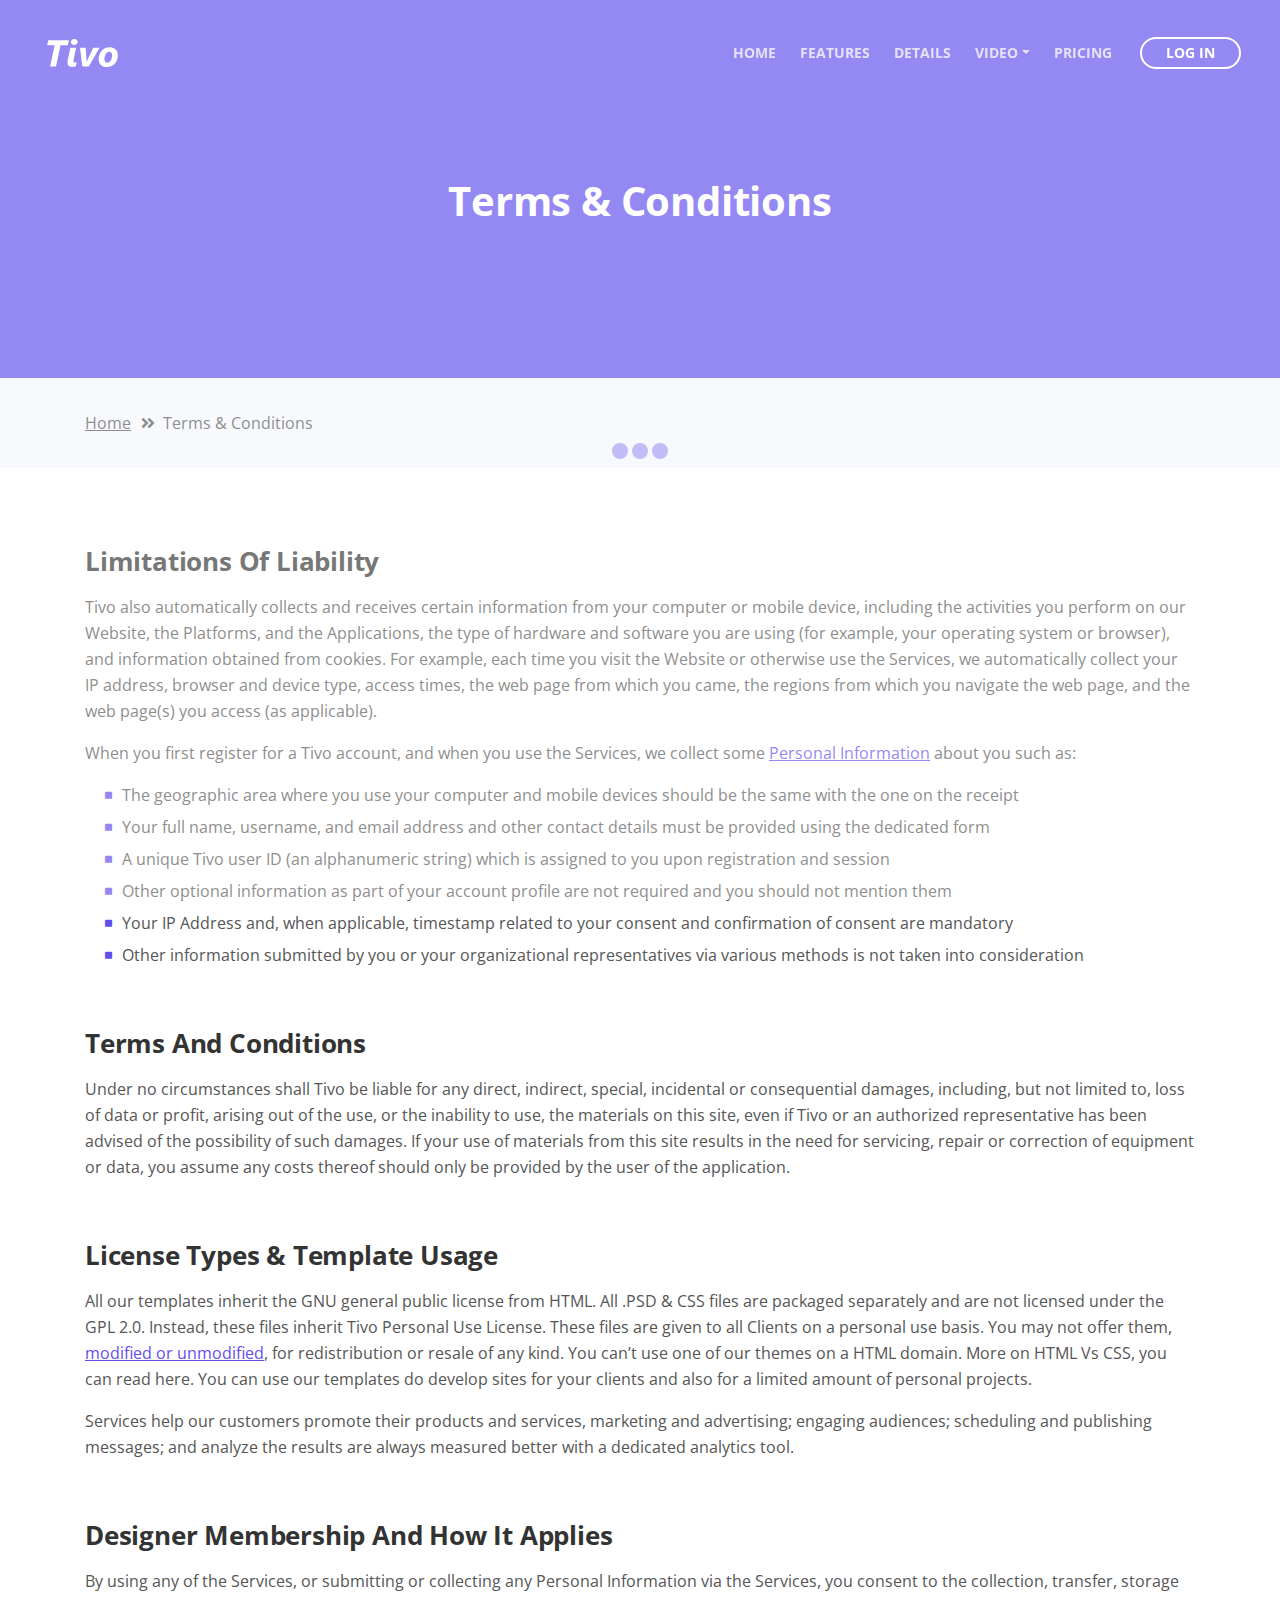
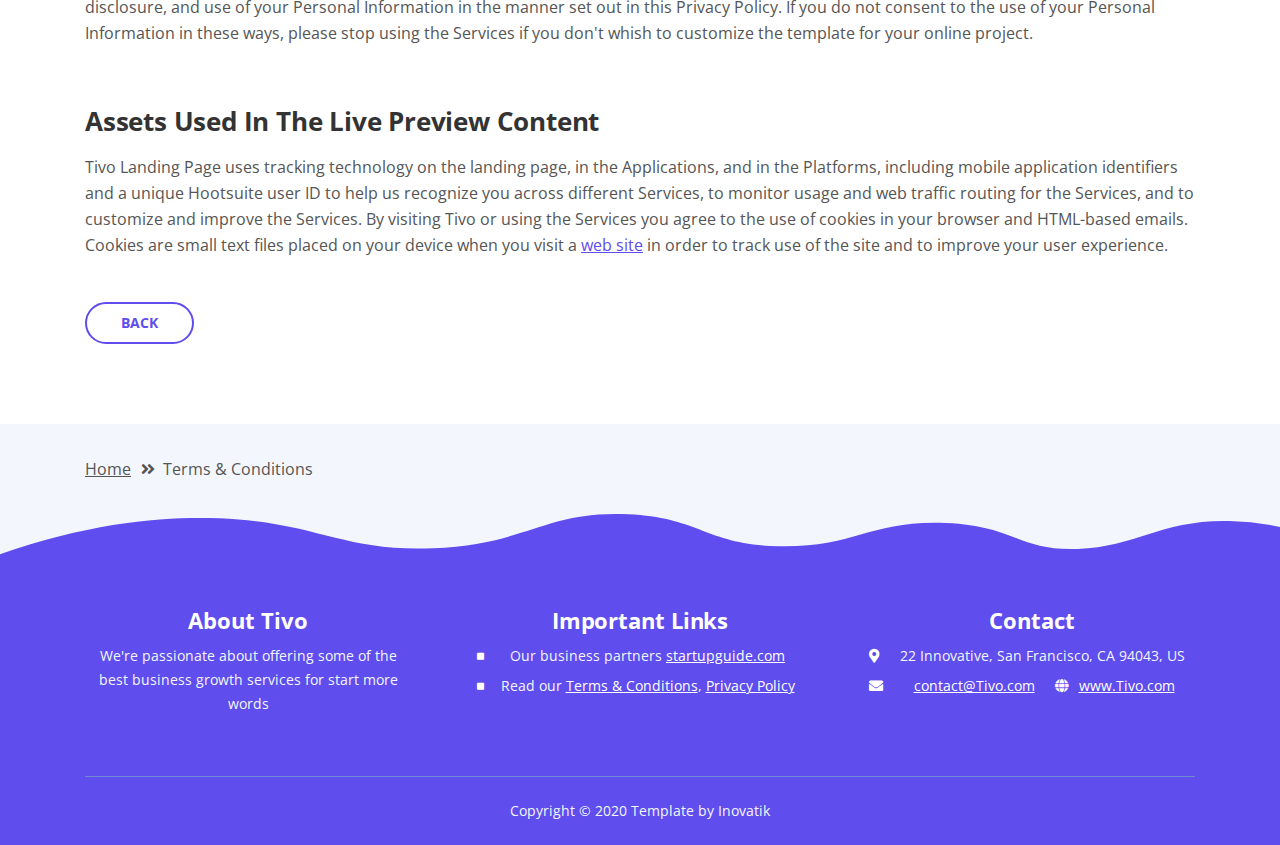
==== miscellaneous-work.html @ 8fbc253c "file restructuring" ====
<!DOCTYPE html>
<html lang="en">
<head>
    <meta charset="utf-8">
    <meta name="viewport" content="width=device-width, initial-scale=1, shrink-to-fit=no">
    
    <!-- SEO Meta Tags -->
    <meta name="description" content="Tivo is a HTML landing page template built with Bootstrap to help you crate engaging presentations for SaaS apps and convert visitors into users.">
    <meta name="author" content="Inovatik">

    <!-- OG Meta Tags to improve the way the post looks when you share the page on LinkedIn, Facebook, Google+ -->
	<meta property="og:site_name" content="" /> <!-- website name -->
	<meta property="og:site" content="" /> <!-- website link -->
	<meta property="og:title" content=""/> <!-- title shown in the actual shared post -->
	<meta property="og:description" content="" /> <!-- description shown in the actual shared post -->
	<meta property="og:image" content="" /> <!-- image link, make sure it's jpg -->
	<meta property="og:url" content="" /> <!-- where do you want your post to link to -->
	<meta property="og:type" content="article" />

    <!-- Website Title -->
    <title>Terms Conditions - Tivo - SaaS App HTML Landing Page Template</title>
    
    <!-- Styles -->
    <link href="https://fonts.googleapis.com/css?family=Open+Sans:400,400i,700&display=swap&subset=latin-ext" rel="stylesheet">
    <link href="css/bootstrap.css" rel="stylesheet">
    <link href="css/fontawesome-all.css" rel="stylesheet">
    <link href="css/swiper.css" rel="stylesheet">
	<link href="css/magnific-popup.css" rel="stylesheet">
	<link href="css/styles.css" rel="stylesheet">
	
	<!-- Favicon  -->
    <link rel="icon" href="images/favicon.png">
</head>
<body data-spy="scroll" data-target=".fixed-top">
    
    <!-- Preloader -->
	<div class="spinner-wrapper">
        <div class="spinner">
            <div class="bounce1"></div>
            <div class="bounce2"></div>
            <div class="bounce3"></div>
        </div>
    </div>
    <!-- end of preloader -->
    

    <!-- Navigation -->
    <nav class="navbar navbar-expand-lg navbar-dark navbar-custom fixed-top">
        <div class="container">

            <!-- Text Logo - Use this if you don't have a graphic logo -->
            <!-- <a class="navbar-brand logo-text page-scroll" href="index.html">Tivo</a> -->

            <!-- Image Logo -->
            <a class="navbar-brand logo-image" href="index.html"><img src="images/logo.svg" alt="alternative"></a> 
            
            <!-- Mobile Menu Toggle Button -->
            <button class="navbar-toggler" type="button" data-toggle="collapse" data-target="#navbarsExampleDefault" aria-controls="navbarsExampleDefault" aria-expanded="false" aria-label="Toggle navigation">
                <span class="navbar-toggler-awesome fas fa-bars"></span>
                <span class="navbar-toggler-awesome fas fa-times"></span>
            </button>
            <!-- end of mobile menu toggle button -->

            <div class="collapse navbar-collapse" id="navbarsExampleDefault">
                <ul class="navbar-nav ml-auto">
                    <li class="nav-item">
                        <a class="nav-link page-scroll" href="index.html#header">HOME <span class="sr-only">(current)</span></a>
                    </li>
                    <li class="nav-item">
                        <a class="nav-link page-scroll" href="index.html#features">FEATURES</a>
                    </li>
                    <li class="nav-item">
                        <a class="nav-link page-scroll" href="index.html#details">DETAILS</a>
                    </li>

                    <!-- Dropdown Menu -->          
                    <li class="nav-item dropdown">
                        <a class="nav-link dropdown-toggle page-scroll" href="index.html#video" id="navbarDropdown" role="button" aria-haspopup="true" aria-expanded="false">VIDEO</a>
                        <div class="dropdown-menu" aria-labelledby="navbarDropdown">
                            <a class="dropdown-item" href="article-details.html"><span class="item-text">ARTICLE DETAILS</span></a>
                            <div class="dropdown-items-divide-hr"></div>
                            <a class="dropdown-item" href="terms-conditions.html"><span class="item-text">TERMS CONDITIONS</span></a>
                            <div class="dropdown-items-divide-hr"></div>
                            <a class="dropdown-item" href="privacy-policy.html"><span class="item-text">PRIVACY POLICY</span></a>
                        </div>
                    </li>
                    <!-- end of dropdown menu -->

                    <li class="nav-item">
                        <a class="nav-link page-scroll" href="index.html#pricing">PRICING</a>
                    </li>
                </ul>
                <span class="nav-item">
                    <a class="btn-outline-sm" href="log-in.html">LOG IN</a>
                </span>
            </div>
        </div> <!-- end of container -->
    </nav> <!-- end of navbar -->
    <!-- end of navigation -->


    <!-- Header -->
    <header id="header" class="ex-header">
        <div class="container">
            <div class="row">
                <div class="col-lg-12">
                    <h1>Terms & Conditions</h1>
                </div> <!-- end of col -->
            </div> <!-- end of row -->
        </div> <!-- end of container -->
    </header> <!-- end of ex-header -->
    <!-- end of header -->


    <!-- Breadcrumbs -->
    <div class="ex-basic-1">
        <div class="container">
            <div class="row">
                <div class="col-lg-12">
                    <div class="breadcrumbs">
                        <a href="index.html">Home</a><i class="fa fa-angle-double-right"></i><span>Terms & Conditions</span>
                    </div> <!-- end of breadcrumbs -->
                </div> <!-- end of col -->
            </div> <!-- end of row -->
        </div> <!-- end of container -->
    </div> <!-- end of ex-basic-1 -->
    <!-- end of breadcrumbs -->


    <!-- Terms Content -->
    <div class="ex-basic-2">
        <div class="container">
            <div class="row">
                <div class="col-lg-12">
                    <div class="text-container">
                        <h3>Limitations Of Liability</h3>
                        <p>Tivo also automatically collects and receives certain information from your computer or mobile device, including the activities you perform on our Website, the Platforms, and the Applications, the type of hardware and software you are using (for example, your operating system or browser), and information obtained from cookies. For example, each time you visit the Website or otherwise use the Services, we automatically collect your IP address, browser and device type, access times, the web page from which you came, the regions from which you navigate the web page, and the web page(s) you access (as applicable).</p>
                        <p>When you first register for a Tivo account, and when you use the Services, we collect some <a class="blue" href="#your-link">Personal Information</a> about you such as:</p>
                        <ul class="list-unstyled li-space-lg indent">
                            <li class="media">
                                <i class="fas fa-square"></i>
                                <div class="media-body">The geographic area where you use your computer and mobile devices should be the same with the one on the receipt</div>
                            </li>
                            <li class="media">
                                <i class="fas fa-square"></i>
                                <div class="media-body">Your full name, username, and email address and other contact details must be provided using the dedicated form</div>
                            </li>
                            <li class="media">
                                <i class="fas fa-square"></i>
                                <div class="media-body">A unique Tivo user ID (an alphanumeric string) which is assigned to you upon registration and session</div>
                            </li>
                            <li class="media">
                                <i class="fas fa-square"></i>
                                <div class="media-body">Other optional information as part of your account profile are not required and you should not mention them</div>
                            </li>
                            <li class="media">
                                <i class="fas fa-square"></i>
                                <div class="media-body">Your IP Address and, when applicable, timestamp related to your consent and confirmation of consent are mandatory</div>
                            </li>
                            <li class="media">
                                <i class="fas fa-square"></i>
                                <div class="media-body">Other information submitted by you or your organizational representatives via various methods is not taken into consideration</div>
                            </li>
                        </ul>
                    </div> <!-- end of text-container -->
                    
                    <div class="text-container">
                        <h3>Terms And Conditions</h3>
                        <p>Under no circumstances shall Tivo be liable for any direct, indirect, special, incidental or consequential damages, including, but not limited to, loss of data or profit, arising out of the use, or the inability to use, the materials on this site, even if Tivo or an authorized representative has been advised of the possibility of such damages. If your use of materials from this site results in the need for servicing, repair or correction of equipment or data, you assume any costs thereof should only be provided by the user of the application.</p>
                    </div> <!-- end of text-container -->

                    <div class="text-container">
                        <h3>License Types & Template Usage</h3>
                        <p>All our templates inherit the GNU general public license from HTML. All .PSD & CSS files are packaged separately and are not licensed under the GPL 2.0. Instead, these files inherit Tivo Personal Use License. These files are given to all Clients on a personal use basis. You may not offer them, <a class="blue" href="#your-link">modified or unmodified</a>, for redistribution or resale of any kind. You can’t use one of our themes on a HTML domain. More on HTML Vs CSS, you can read here. You can use our templates do develop sites for your clients and also for a limited amount of personal projects.</p>
                        <p>Services help our customers promote their products and services, marketing and advertising; engaging audiences; scheduling and publishing messages; and analyze the results are always measured better with a dedicated analytics tool.</p>
                    </div> <!-- end of text-container -->

                    <div class="text-container">
                        <h3>Designer Membership And How It Applies</h3>
                        <p>By using any of the Services, or submitting or collecting any Personal Information via the Services, you consent to the collection, transfer, storage disclosure, and use of your Personal Information in the manner set out in this Privacy Policy. If you do not consent to the use of your Personal Information in these ways, please stop using the Services if you don't whish to customize the template for your online project.</p>
                    </div> <!-- end of text-container -->
                    
                    <div class="text-container last">
                        <h3>Assets Used In The Live Preview Content</h3>
                        <p>Tivo Landing Page uses tracking technology on the landing page, in the Applications, and in the Platforms, including mobile application identifiers and a unique Hootsuite user ID to help us recognize you across different Services, to monitor usage and web traffic routing for the Services, and to customize and improve the Services. By visiting Tivo or using the Services you agree to the use of cookies in your browser and HTML-based emails. Cookies are small text files placed on your device when you visit a <a class="blue" href="#your-link">web site</a> in order to track use of the site and to improve your user experience.</p>
                        <a class="btn-outline-reg" href="index.html">BACK</a>
                    </div> <!-- end of text-container -->
                </div>
            </div> <!-- end of row -->
        </div> <!-- end of container -->
    </div> <!-- end of ex-basic -->
    <!-- end of terms content -->

    
    <!-- Breadcrumbs -->
    <div class="ex-basic-1">
        <div class="container">
            <div class="row">
                <div class="col-lg-12">
                    <div class="breadcrumbs">
                        <a href="index.html">Home</a><i class="fa fa-angle-double-right"></i><span>Terms & Conditions</span>
                    </div> <!-- end of breadcrumbs -->
                </div> <!-- end of col -->
            </div> <!-- end of row -->
        </div> <!-- end of container -->
    </div> <!-- end of ex-basic-1 -->
    <!-- end of breadcrumbs -->


    <!-- Footer -->
    <svg class="ex-footer-frame" data-name="Layer 2" xmlns="http://www.w3.org/2000/svg" preserveAspectRatio="none" viewBox="0 0 1920 79"><defs><style>.cls-2{fill:#5f4def;}</style></defs><title>footer-frame</title><path class="cls-2" d="M0,72.427C143,12.138,255.5,4.577,328.644,7.943c147.721,6.8,183.881,60.242,320.83,53.737,143-6.793,167.826-68.128,293-60.9,109.095,6.3,115.68,54.364,225.251,57.319,113.58,3.064,138.8-47.711,251.189-41.8,104.012,5.474,109.713,50.4,197.369,46.572,89.549-3.91,124.375-52.563,227.622-50.155A338.646,338.646,0,0,1,1920,23.467V79.75H0V72.427Z" transform="translate(0 -0.188)"/></svg>
    <div class="footer">
        <div class="container">
            <div class="row">
                <div class="col-md-4">
                    <div class="footer-col first">
                        <h4>About Tivo</h4>
                        <p class="p-small">We're passionate about offering some of the best business growth services for start more words</p>
                    </div>
                </div> <!-- end of col -->
                <div class="col-md-4">
                    <div class="footer-col middle">
                        <h4>Important Links</h4>
                        <ul class="list-unstyled li-space-lg p-small">
                            <li class="media">
                                <i class="fas fa-square"></i>
                                <div class="media-body">Our business partners <a class="white" href="#your-link">startupguide.com</a></div>
                            </li>
                            <li class="media">
                                <i class="fas fa-square"></i>
                                <div class="media-body">Read our <a class="white" href="terms-conditions.html">Terms & Conditions</a>, <a class="white" href="privacy-policy.html">Privacy Policy</a></div>
                            </li>
                        </ul>
                    </div>
                </div> <!-- end of col -->
                <div class="col-md-4">
                    <div class="footer-col last">
                        <h4>Contact</h4>
                        <ul class="list-unstyled li-space-lg p-small">
                            <li class="media">
                                <i class="fas fa-map-marker-alt"></i>
                                <div class="media-body">22 Innovative, San Francisco, CA 94043, US</div>
                            </li>
                            <li class="media">
                                <i class="fas fa-envelope"></i>
                                <div class="media-body"><a class="white" href="mailto:contact@Tivo.com">contact@Tivo.com</a> <i class="fas fa-globe"></i><a class="white" href="#your-link">www.Tivo.com</a></div>
                            </li>
                        </ul>
                    </div> 
                </div> <!-- end of col -->
            </div> <!-- end of row -->
        </div> <!-- end of container -->
    </div> <!-- end of footer -->  
    <!-- end of footer -->


    <!-- Copyright -->
    <div class="copyright">
        <div class="container">
            <div class="row">
                <div class="col-lg-12">
                    <p class="p-small">Copyright © 2020 <a href="https://inovatik.com">Template by Inovatik</a></p>
                </div> <!-- end of col -->
            </div> <!-- enf of row -->
        </div> <!-- end of container -->
    </div> <!-- end of copyright --> 
    <!-- end of copyright -->
    
    	
    <!-- Scripts -->
    <script src="js/jquery.min.js"></script> <!-- jQuery for Bootstrap's JavaScript plugins -->
    <script src="js/popper.min.js"></script> <!-- Popper tooltip library for Bootstrap -->
    <script src="js/bootstrap.min.js"></script> <!-- Bootstrap framework -->
    <script src="js/jquery.easing.min.js"></script> <!-- jQuery Easing for smooth scrolling between anchors -->
    <script src="js/swiper.min.js"></script> <!-- Swiper for image and text sliders -->
    <script src="js/jquery.magnific-popup.js"></script> <!-- Magnific Popup for lightboxes -->
    <script src="js/validator.min.js"></script> <!-- Validator.js - Bootstrap plugin that validates forms -->
    <script src="js/scripts.js"></script> <!-- Custom scripts -->
</body>
</html>
---- css/styles.css ----
/* Template: Tivo - SaaS App HTML Landing Page Template
   Author: Inovatik
   Created: Sep 2019
   Description: Master CSS file
*/

/*****************************************
Table Of Contents:

01. General Styles
02. Preloader
03. Navigation
04. Header
05. Customers
06. Description
07. Features
08. Features Lightboxes
09. Details
10. Video
11. Pricing
12. Testimonials
13. Newsletter
14. Footer
15. Copyright
16. Back To Top Button
17. Extra Pages
18. Sign Up and Log In Pages
19. Media Queries
******************************************/

/*****************************************
Colors:
- Backgrounds, buttons, bullets, icons - blue #5f4dee
- Backgrounds, light button, light body text - light gray #f3f7fd
- Headings text - black #333
- Body text - dark gray #555
******************************************/


/******************************/
/*     01. General Styles     */
/******************************/
body,
html {
    width: 100%;
	height: 100%;
}

body, p {
	color: #555; 
	font: 400 1rem/1.625rem "Open Sans", sans-serif;;
}

.p-large {
	font: 400 1.125rem/1.75rem "Open Sans", sans-serif;
}

.p-small {
	font: 400 0.875rem/1.5rem "Open Sans", sans-serif;
}

h1 {
	color: #333;
	font: 700 2.5rem/3.125rem "Open Sans", sans-serif;
	letter-spacing: -0.2px;
}

h2 {
	color: #333;
	font: 700 2rem/2.625rem "Open Sans", sans-serif;
	letter-spacing: -0.2px;
}

h3 {
	color: #333;
	font: 700 1.625rem/2.125rem "Open Sans", sans-serif;
	letter-spacing: -0.2px;
}

h4 {
	color: #333;
	font: 700 1.375rem/1.75rem "Open Sans", sans-serif;
	letter-spacing: -0.1px;
}

h5 {
	color: #333;
	font: 700 1.125rem/1.5rem "Open Sans", sans-serif;
	letter-spacing: -0.1px;
}

h6 {
	color: #333;
	font: 700 1rem/1.375rem "Open Sans", sans-serif;
	letter-spacing: -0.1px;
}

.above-heading {
	color: #5f4dee;
	font: 700 0.75rem/0.875rem "Open Sans", sans-serif;
	text-align: center;
}

.p-heading {
	margin-bottom: 3.25rem;
}

.testimonial-text {
	font: italic 400 1rem/1.625rem "Open Sans", sans-serif;
}

.testimonial-author {
	font: 700 1rem/1.625rem "Open Sans", sans-serif;
	letter-spacing: -0.1px;
}

.li-space-lg li {
	margin-bottom: 0.375rem;
}

.indent {
	padding-left: 1.25rem;
}

a {
	color: #555;
	text-decoration: underline;
}

a:hover {
	color: #555;
	text-decoration: underline;
}

a.white {
	color: #fff;
}

.decorative-line {
	display: block;
	width: 5rem;
	height: 0.5rem;
	margin-right: auto;
	margin-left: auto;
}

.blue {
	color: #5f4dee;
}

.btn-solid-reg {
	display: inline-block;
	padding: 1.1875rem 2.125rem 1.1875rem 2.125rem;
	border: 0.125rem solid #5f4dee;
	border-radius: 2rem;
	background-color: #5f4dee;
	color: #fff;
	font: 700 0.875rem/0 "Open Sans", sans-serif;
	text-decoration: none;
	transition: all 0.2s;
}

.btn-solid-reg:hover {
	background-color: transparent;
	color: #5f4dee;
	text-decoration: none;
}

.btn-solid-lg {
	display: inline-block;
	padding: 1.375rem 2.625rem 1.375rem 2.625rem;
	border: 0.125rem solid #5f4dee;
	border-radius: 2rem;
	background-color: #5f4dee;
	color: #fff;
	font: 700 0.875rem/0 "Open Sans", sans-serif;
	text-decoration: none;
	transition: all 0.2s;
}

.btn-solid-lg:hover {
	background-color: transparent;
	color: #5f4dee;
	text-decoration: none;
}

.btn-outline-reg {
	display: inline-block;
	padding: 1.1875rem 2.125rem 1.1875rem 2.125rem;
	border: 0.125rem solid #5f4dee;
	border-radius: 2rem;
	background-color: transparent;
	color: #5f4dee;
	font: 700 0.875rem/0 "Open Sans", sans-serif;
	text-decoration: none;
	transition: all 0.2s;
}

.btn-outline-reg:hover {
	background-color: #5f4dee;
	color: #fff;
	text-decoration: none;
}

.btn-outline-lg {
	display: inline-block;
	padding: 1.375rem 2.625rem 1.375rem 2.625rem;
	border: 0.125rem solid #5f4dee;
	border-radius: 2rem;
	background-color: transparent;
	color: #5f4dee;
	font: 700 0.875rem/0 "Open Sans", sans-serif;
	text-decoration: none;
	transition: all 0.2s;
}

.btn-outline-lg:hover {
	background-color: #5f4dee;
	color: #fff;
	text-decoration: none;
}

.btn-outline-sm {
	display: inline-block;
	padding: 0.875rem 1.5rem 0.875rem 1.5rem;
	border: 0.125rem solid #5f4dee;
	border-radius: 2rem;
	background-color: transparent;
	color: #5f4dee;
	font: 700 0.875rem/0 "Open Sans", sans-serif;
	text-decoration: none;
	transition: all 0.2s;
}

.btn-outline-sm:hover {
	background-color: #5f4dee;
	color: #fff;
	text-decoration: none;
}

.form-group {
	position: relative;
	margin-bottom: 1.25rem;
}

.form-group.has-error.has-danger {
	margin-bottom: 0.625rem;
}

.form-group.has-error.has-danger .help-block.with-errors ul {
	margin-top: 0.375rem;
}

.label-control {
	position: absolute;
	top: 0.87rem;
	left: 1.25rem;
	color: #555;
	opacity: 1;
	font: 400 0.875rem/1.375rem "Open Sans", sans-serif;
	cursor: text;
	transition: all 0.2s ease;
}

/* IE10+ hack to solve lower label text position compared to the rest of the browsers */
@media screen and (-ms-high-contrast: active), screen and (-ms-high-contrast: none) {  
	.label-control {
		top: 0.9375rem;
	}
}

.form-control-input:focus + .label-control,
.form-control-input.notEmpty + .label-control,
.form-control-textarea:focus + .label-control,
.form-control-textarea.notEmpty + .label-control {
	top: 0.125rem;
	opacity: 1;
	font-size: 0.75rem;
	font-weight: 700;
}

.form-control-input,
.form-control-select {
	display: block; /* needed for proper display of the label in Firefox, IE, Edge */
	width: 100%;
	padding-top: 1.0625rem;
	padding-bottom: 0.0625rem;
	padding-left: 1.25rem;
	border: 1px solid #c4d8dc;
	border-radius: 0.25rem;
	background-color: #fff;
	color: #555;
	font: 400 0.875rem/1.875rem "Open Sans", sans-serif;
	transition: all 0.2s;
	-webkit-appearance: none; /* removes inner shadow on form inputs on ios safari */
}

.form-control-select {
	padding-top: 0.5rem;
	padding-bottom: 0.5rem;
	height: 3rem;
}

/* IE10+ hack to solve lower label text position compared to the rest of the browsers */
@media screen and (-ms-high-contrast: active), screen and (-ms-high-contrast: none) {  
	.form-control-input {
		padding-top: 1.25rem;
		padding-bottom: 0.75rem;
		line-height: 1.75rem;
	}

	.form-control-select {
		padding-top: 0.875rem;
		padding-bottom: 0.75rem;
		height: 3.125rem;
		line-height: 2.125rem;
	}
}

select {
    /* you should keep these first rules in place to maintain cross-browser behavior */
    -webkit-appearance: none;
	-moz-appearance: none;
	-ms-appearance: none;
    -o-appearance: none;
    appearance: none;
    background-image: url('../images/down-arrow.png');
    background-position: 96% 50%;
    background-repeat: no-repeat;
    outline: none;
}

select::-ms-expand {
    display: none; /* removes the ugly default down arrow on select form field in IE11 */
}

.form-control-textarea {
	display: block; /* used to eliminate a bottom gap difference between Chrome and IE/FF */
	width: 100%;
	height: 8rem; /* used instead of html rows to normalize height between Chrome and IE/FF */
	padding-top: 1.25rem;
	padding-left: 1.3125rem;
	border: 1px solid #c4d8dc;
	border-radius: 0.25rem;
	background-color: #fff;
	color: #555;
	font: 400 0.875rem/1.75rem "Open Sans", sans-serif;
	transition: all 0.2s;
}

.form-control-input:focus,
.form-control-select:focus,
.form-control-textarea:focus {
	border: 1px solid #a1a1a1;
	outline: none; /* Removes blue border on focus */
}

.form-control-input:hover,
.form-control-select:hover,
.form-control-textarea:hover {
	border: 1px solid #a1a1a1;
}

.checkbox {
	font: 400 0.75rem/1.25rem "Open Sans", sans-serif;
}

input[type='checkbox'] {
	vertical-align: -15%;
	margin-right: 0.375rem;
}

/* IE10+ hack to raise checkbox field position compared to the rest of the browsers */
@media screen and (-ms-high-contrast: active), screen and (-ms-high-contrast: none) {  
	input[type='checkbox'] {
		vertical-align: -9%;
	}
}

.form-control-submit-button {
	display: inline-block;
	width: 100%;
	height: 3.125rem;
	border: 1px solid #5f4dee;
	border-radius: 1.5rem;
	background-color: #5f4dee;
	color: #fff;
	font: 700 0.875rem/0 "Open Sans", sans-serif;
	cursor: pointer;
	transition: all 0.2s;
}

.form-control-submit-button:hover {
	background-color: transparent;
	color: #5f4dee;
}

/* Form Success And Error Message Formatting */
#smsgSubmit.h3.text-center.tada.animated,
#lmsgSubmit.h3.text-center.tada.animated,
#nmsgSubmit.h3.text-center.tada.animated,
#pmsgSubmit.h3.text-center.tada.animated,
#smsgSubmit.h3.text-center,
#lmsgSubmit.h3.text-center,
#nmsgSubmit.h3.text-center,
#pmsgSubmit.h3.text-center {
	display: block;
	margin-bottom: 0;
	color: #555;
	font-size: 1.125rem;
	line-height: 1rem;
}

.help-block.with-errors .list-unstyled {
	color: #555;
	font-size: 0.75rem;
	line-height: 1.125rem;
	text-align: left;
}

.help-block.with-errors ul {
	margin-bottom: 0;
}
/* end of form success and error message formatting */

/* Form Success And Error Message Animation - Animate.css */
@-webkit-keyframes tada {
	from {
		-webkit-transform: scale3d(1, 1, 1);
		-ms-transform: scale3d(1, 1, 1);
		transform: scale3d(1, 1, 1);
	}
	10%, 20% {
		-webkit-transform: scale3d(.9, .9, .9) rotate3d(0, 0, 1, -3deg);
		-ms-transform: scale3d(.9, .9, .9) rotate3d(0, 0, 1, -3deg);
		transform: scale3d(.9, .9, .9) rotate3d(0, 0, 1, -3deg);
	}
	30%, 50%, 70%, 90% {
		-webkit-transform: scale3d(1.1, 1.1, 1.1) rotate3d(0, 0, 1, 3deg);
		-ms-transform: scale3d(1.1, 1.1, 1.1) rotate3d(0, 0, 1, 3deg);
		transform: scale3d(1.1, 1.1, 1.1) rotate3d(0, 0, 1, 3deg);
	}
	40%, 60%, 80% {
		-webkit-transform: scale3d(1.1, 1.1, 1.1) rotate3d(0, 0, 1, -3deg);
		-ms-transform: scale3d(1.1, 1.1, 1.1) rotate3d(0, 0, 1, -3deg);
		transform: scale3d(1.1, 1.1, 1.1) rotate3d(0, 0, 1, -3deg);
	}
	to {
		-webkit-transform: scale3d(1, 1, 1);
		-ms-transform: scale3d(1, 1, 1);
		transform: scale3d(1, 1, 1);
	}
}

@keyframes tada {
	from {
		-webkit-transform: scale3d(1, 1, 1);
		-ms-transform: scale3d(1, 1, 1);
		transform: scale3d(1, 1, 1);
	}
	10%, 20% {
		-webkit-transform: scale3d(.9, .9, .9) rotate3d(0, 0, 1, -3deg);
		-ms-transform: scale3d(.9, .9, .9) rotate3d(0, 0, 1, -3deg);
		transform: scale3d(.9, .9, .9) rotate3d(0, 0, 1, -3deg);
	}
	30%, 50%, 70%, 90% {
		-webkit-transform: scale3d(1.1, 1.1, 1.1) rotate3d(0, 0, 1, 3deg);
		-ms-transform: scale3d(1.1, 1.1, 1.1) rotate3d(0, 0, 1, 3deg);
		transform: scale3d(1.1, 1.1, 1.1) rotate3d(0, 0, 1, 3deg);
	}
	40%, 60%, 80% {
		-webkit-transform: scale3d(1.1, 1.1, 1.1) rotate3d(0, 0, 1, -3deg);
		-ms-transform: scale3d(1.1, 1.1, 1.1) rotate3d(0, 0, 1, -3deg);
		transform: scale3d(1.1, 1.1, 1.1) rotate3d(0, 0, 1, -3deg);
	}
	to {
		-webkit-transform: scale3d(1, 1, 1);
		-ms-transform: scale3d(1, 1, 1);
		transform: scale3d(1, 1, 1);
	}
}

.tada {
	-webkit-animation-name: tada;
	animation-name: tada;
}

.animated {
	-webkit-animation-duration: 1s;
	animation-duration: 1s;
	-webkit-animation-fill-mode: both;
	animation-fill-mode: both;
}
/* end of form success and error message animation - Animate.css */

/* Fade-move Animation For Details Lightbox - Magnific Popup */
/* at start */
.my-mfp-slide-bottom .zoom-anim-dialog {
	opacity: 0;
	transition: all 0.2s ease-out;
	-webkit-transform: translateY(-1.25rem) perspective(37.5rem) rotateX(10deg);
	-ms-transform: translateY(-1.25rem) perspective(37.5rem) rotateX(10deg);
	transform: translateY(-1.25rem) perspective(37.5rem) rotateX(10deg);
}

/* animate in */
.my-mfp-slide-bottom.mfp-ready .zoom-anim-dialog {
	opacity: 1;
	-webkit-transform: translateY(0) perspective(37.5rem) rotateX(0); 
	-ms-transform: translateY(0) perspective(37.5rem) rotateX(0); 
	transform: translateY(0) perspective(37.5rem) rotateX(0); 
}

/* animate out */
.my-mfp-slide-bottom.mfp-removing .zoom-anim-dialog {
	opacity: 0;
	-webkit-transform: translateY(-0.625rem) perspective(37.5rem) rotateX(10deg); 
	-ms-transform: translateY(-0.625rem) perspective(37.5rem) rotateX(10deg); 
	transform: translateY(-0.625rem) perspective(37.5rem) rotateX(10deg); 
}

/* dark overlay, start state */
.my-mfp-slide-bottom.mfp-bg {
	opacity: 0;
	transition: opacity 0.2s ease-out;
}

/* animate in */
.my-mfp-slide-bottom.mfp-ready.mfp-bg {
	opacity: 0.8;
}
/* animate out */
.my-mfp-slide-bottom.mfp-removing.mfp-bg {
	opacity: 0;
}
/* end of fade-move animation for details lightbox - magnific popup */

/* Fade Animation For Image Lightbox - Magnific Popup */
@-webkit-keyframes fadeIn {
	from {
		opacity: 0;
	}
	to {
		opacity: 1;
	}
}

@keyframes fadeIn {
	from {
		opacity: 0;
	}
	to {
		opacity: 1;
	}
}

.fadeIn {
	-webkit-animation: fadeIn 0.6s;
	animation: fadeIn 0.6s;
}

@-webkit-keyframes fadeOut {
	from {
		opacity: 1;
	}
	to {
		opacity: 0;
	}
}

@keyframes fadeOut {
	from {
		opacity: 1;
	}
	to {
		opacity: 0;
	}
}

.fadeOut {
	-webkit-animation: fadeOut 0.8s;
	animation: fadeOut 0.8s;
}
/* end of fade animation for image lightbox - magnific popup */


/*************************/
/*     02. Preloader     */
/*************************/
.spinner-wrapper {
	position: fixed;
	z-index: 999999;
	top: 0;
	right: 0;
	bottom: 0;
	left: 0;
	background: #fff;
}

.spinner {
	position: absolute;
	top: 50%; /* centers the loading animation vertically one the screen */
	left: 50%; /* centers the loading animation horizontally one the screen */
	width: 3.75rem;
	height: 1.25rem;
	margin: -0.625rem 0 0 -1.875rem; /* is width and height divided by two */ 
	text-align: center;
}

.spinner > div {
	display: inline-block;
	width: 1rem;
	height: 1rem;
	border-radius: 100%;
	background-color: #5f4dee;
	-webkit-animation: sk-bouncedelay 1.4s infinite ease-in-out both;
	animation: sk-bouncedelay 1.4s infinite ease-in-out both;
}

.spinner .bounce1 {
	-webkit-animation-delay: -0.32s;
	animation-delay: -0.32s;
}

.spinner .bounce2 {
	-webkit-animation-delay: -0.16s;
	animation-delay: -0.16s;
}

@-webkit-keyframes sk-bouncedelay {
	0%, 80%, 100% { -webkit-transform: scale(0); }
	40% { -webkit-transform: scale(1.0); }
}

@keyframes sk-bouncedelay {
	0%, 80%, 100% { 
		-webkit-transform: scale(0);
		-ms-transform: scale(0);
		transform: scale(0);
	} 40% { 
		-webkit-transform: scale(1.0);
		-ms-transform: scale(1.0);
		transform: scale(1.0);
	}
}


/**************************/
/*     03. Navigation     */
/**************************/
.navbar-custom {
	background-color: #5f4dee;
	box-shadow: 0 0.0625rem 0.375rem 0 rgba(0, 0, 0, 0.1);
	font: 700 0.875rem/0.875rem "Open Sans", sans-serif;
	transition: all 0.2s;
}

.navbar-custom .container {
	max-width: 87.5rem;
}

.navbar-custom .navbar-brand.logo-image img {
    width: 4.4375rem;
	height: 1.75rem;
}

.navbar-custom .navbar-brand.logo-text {
	font: 700 2rem/1.5rem "Open Sans", sans-serif;
	color: #fff;;
	text-decoration: none;
}

.navbar-custom .navbar-nav {
	margin-top: 0.75rem;
	margin-bottom: 0.5rem;
}

.navbar-custom .nav-item .nav-link {
	padding: 0.625rem 0.75rem 0.625rem 0.75rem;
	color: #f7f5f5;
	opacity: 0.8;
	text-decoration: none;
	transition: all 0.2s ease;
}

.navbar-custom .nav-item .nav-link:hover,
.navbar-custom .nav-item .nav-link.active {
	color: #fff;
	opacity: 1;
}

/* Dropdown Menu */
.navbar-custom .dropdown:hover > .dropdown-menu {
	display: block; /* this makes the dropdown menu stay open while hovering it */
	min-width: auto;
	animation: fadeDropdown 0.2s; /* required for the fade animation */
}

@keyframes fadeDropdown {
    0% {
        opacity: 0;
    }

    100% {
        opacity: 1;
    }
}

.navbar-custom .dropdown-toggle:focus { /* removes dropdown outline on focus */
	outline: 0;
}

.navbar-custom .dropdown-menu {
	margin-top: 0;
	border: none;
	border-radius: 0.25rem;
	background-color: #5f4dee;
}

.navbar-custom .dropdown-item {
	color: #f7f5f5;
	opacity: 0.8;
	font: 700 0.875rem/0.875rem "Open Sans", sans-serif;
	text-decoration: none;
}

.navbar-custom .dropdown-item:hover {
	background-color: #5f4dee;
	color: #fff;
	opacity: 1;
}

.navbar-custom .dropdown-items-divide-hr {
	width: 100%;
	height: 1px;
	margin: 0.75rem auto 0.725rem auto;
	border: none;
	background-color: #c4d8dc;
	opacity: 0.2;
}
/* end of dropdown menu */

.navbar-custom .nav-item .btn-outline-sm {
	margin-top: 0.25rem;
	margin-bottom: 1.375rem;
	margin-left: 0.5rem;
	border: 0.125rem solid #fff;
	color: #fff;
}

.navbar-custom .nav-item .btn-outline-sm:hover {
	background-color: #fff;
	color: #5f4dee;
}

.navbar-custom .navbar-toggler {
	padding: 0;
	border: none;
	color: #fff;
	font-size: 2rem;
}

.navbar-custom button[aria-expanded='false'] .navbar-toggler-awesome.fas.fa-times{
	display: none;
}

.navbar-custom button[aria-expanded='false'] .navbar-toggler-awesome.fas.fa-bars{
	display: inline-block;
}

.navbar-custom button[aria-expanded='true'] .navbar-toggler-awesome.fas.fa-bars{
	display: none;
}

.navbar-custom button[aria-expanded='true'] .navbar-toggler-awesome.fas.fa-times{
	display: inline-block;
	margin-right: 0.125rem;
}


/*********************/
/*    04. Header     */
/*********************/
.header {
	background-color: #5f4dee;
}

.header .header-content {
	padding-top: 8rem;
	padding-bottom: 4rem;
	text-align: center;
}

.header .text-container {
	margin-bottom: 3rem;
}

.header h1 {
	margin-bottom: 1rem;
	color: #fff;
	font-size: 2.5rem;
	line-height: 3rem;
}

.header .p-large {
	margin-bottom: 2rem;
	color: #f3f7fd;
}

.header .btn-solid-lg {
	margin-right: 0.5rem;
	margin-bottom: 1.125rem;
	margin-left: 0.5rem;
	border-color: #f3f7fd;
	background-color: #f3f7fd;
	color: #5f4dee;
}

.header .btn-solid-lg:hover {
	background: transparent;
	color: #f3f7fd;
}

.header .btn-outline-lg {
	border-color: #f3f7fd;
	color: #f3f7fd;
}

.header .btn-outline-lg:hover {
	background-color: #f3f7fd;
	color: #5f4dee;
}

.header-frame {
	margin-top: -1px; /* To remove white margin in FF */
	width: 100%;
	height: 2.25rem;
}


/*************************/
/*     05. Customers     */
/*************************/
.slider-1 {
	padding-top: 5rem;
	padding-bottom: 3.25rem;
}

.slider-1 .slider-container {
	text-align: center;
}


/***************************/
/*     06. Description     */
/***************************/
.cards-1 {
	padding-top: 3.25rem;
	padding-bottom: 3rem;
	text-align: center;
	background-color: #f3f7fd;
}

.cards-1 .h2-heading {
	margin-bottom: 3.5rem;
}

.cards-1 .card {
	max-width: 21rem;
	margin-right: auto;
	margin-bottom: 3.5rem;
	margin-left: auto;
	padding: 0;
	border: none;
	background-color: #f3f7fd;
}

.cards-1 .card-image {
	max-width: 16rem;
	margin-right: auto;
	margin-bottom: 2rem;
	margin-left: auto;
}

.cards-1 .card-title {
	margin-bottom: 0.5rem;
}

.cards-1 .card-body {
	padding: 0;
}


/************************/
/*     07. Features     */
/************************/
.tabs {
	padding-top: 8rem;
	padding-bottom: 8.125rem;
}

.tabs .h2-heading,
.tabs .p-heading {
	text-align: center;
}

.tabs .nav-tabs {
	display: block;
	margin-bottom: 2.25rem;
	border-bottom: none;
}

.tabs .nav-link {
	padding: 0.375rem 1rem 0.375rem 1rem;
	border: none;
	color: #86929b;
	font-weight: 700;
	font-size: 1.25rem;
	line-height: 1.75rem;
	text-align: center;
	text-decoration: none;
	transition: all 0.2s ease;
}

.tabs .nav-link:hover,
.tabs .nav-link.active {
	background: transparent;
	color: #5f4dee;
}

.tabs .nav-link .fas {
	margin-right: 0.625rem;
}

.tabs .image-container {
	margin-bottom: 2.75rem;
}

.tabs .list-unstyled .fas {
	color: #5f4dee;
	font-size: 0.5rem;
	line-height: 1.625rem;
}

.tabs .list-unstyled .media-body {
	margin-left: 0.625rem;
}

.tabs #tab-1 h3 {
	margin-bottom: 0.75rem;
}

.tabs #tab-1 .list-unstyled {
	margin-bottom: 1.5rem;
}

.tabs #tab-2 h3 {
	margin-bottom: 0.75rem;
}

.tabs #tab-2 .list-unstyled {
	margin-bottom: 1.5rem;
}

.tabs #tab-3 h3 {
	margin-bottom: 0.75rem;
}

.tabs #tab-3 .list-unstyled {
	margin-bottom: 1.5rem;
}


/***********************************/
/*     08. Features Lightboxes     */
/***********************************/
.lightbox-basic {
	margin: 2.5rem auto;
	padding: 2rem 1.5rem 2rem 1.5rem;
	border-radius: 0.25rem;
	background: #fff;
	text-align: left;
}

.lightbox-basic .container {
	padding-right: 0;
	padding-left: 0;
}

.lightbox-basic .image-container {
	max-width: 33.75rem;
	margin-right: auto;
	margin-bottom: 3rem;
	margin-left: auto;
}

.lightbox-basic h3 {
	margin-bottom: 0.5rem;
}

.lightbox-basic hr {
	width: 2.5rem;
	height: 0.125rem;
	margin-top: 0;
	margin-bottom: 0.875rem;
	margin-left: 0;
	border: 0;
	background-color: #5f4dee;
	text-align: left;
}

.lightbox-basic h4 {
	margin-bottom: 1rem;
}

.lightbox-basic .list-unstyled .fas {
	color:#5f4dee;
	font-size: 0.5rem;
	line-height: 1.625rem;
}

.lightbox-basic .list-unstyled .media-body {
	margin-left: 0.625rem;
}

.lightbox-basic .btn-outline-reg,
.lightbox-basic .btn-solid-reg {
	margin-top: 0.75rem;
}

/* Signup Button */
.lightbox-basic .btn-solid-reg.mfp-close {
	position: relative;
	width: auto;
	height: auto;
	color: #fff;
	opacity: 1;
}

.lightbox-basic .btn-solid-reg.mfp-close:hover {
	color: #5f4dee;
}
/* end of signup Button */

/* Back Button */
.lightbox-basic a.mfp-close.as-button {
	position: relative;
	width: auto;
	height: auto;
	margin-left: 0.375rem;
	color: #5f4dee;
	opacity: 1;
}

.lightbox-basic a.mfp-close.as-button:hover {
	color: #fff;
}
/* end of back button */

.lightbox-basic button.mfp-close.x-button {
	position: absolute;
	top: -0.125rem;
	right: -0.125rem;
	width: 2.75rem;
	height: 2.75rem;
	color: #707984;
}


/***********************/
/*     09. Details     */
/***********************/
.basic-1 {
	padding-top: 7.5rem;
	padding-bottom: 8rem;
}

.basic-1 .text-container {
	margin-bottom: 3.75rem;
}

.basic-1 .list-unstyled {
	margin-bottom: 1.375rem;
}

.basic-1 .list-unstyled .fas {
	color: #5f4dee;
	font-size: 0.5rem;
	line-height: 1.625rem;
}

.basic-1 .list-unstyled .media-body {
	margin-left: 0.625rem;
}


/*********************/
/*     10. Video     */
/*********************/
.basic-2 {
	padding-top: 8rem;
	padding-bottom: 6.75rem;
	text-align: center;
}

.basic-2 .image-container {
	margin-bottom: 2rem;
}

.basic-2 .image-container img {
	border-radius: 0.75rem;
}

.basic-2 .video-wrapper {
	position: relative;
}

/* Video Play Button */
.basic-2 .video-play-button {
	position: absolute;
	z-index: 10;
	top: 50%;
	left: 50%;
	display: block;
	box-sizing: content-box;
	width: 2rem;
	height: 2.75rem;
	padding: 1.125rem 1.25rem 1.125rem 1.75rem;
	border-radius: 50%;
	-webkit-transform: translateX(-50%) translateY(-50%);
	-ms-transform: translateX(-50%) translateY(-50%);
	transform: translateX(-50%) translateY(-50%);
}
  
.basic-2 .video-play-button:before {
	content: "";
	position: absolute;
	z-index: 0;
	top: 50%;
	left: 50%;
	display: block;
	width: 4.75rem;
	height: 4.75rem;
	border-radius: 50%;
	background: #5f4dee;
	animation: pulse-border 1500ms ease-out infinite;
	-webkit-transform: translateX(-50%) translateY(-50%);
	-ms-transform: translateX(-50%) translateY(-50%);
	transform: translateX(-50%) translateY(-50%);
}
  
.basic-2 .video-play-button:after {
	content: "";
	position: absolute;
	z-index: 1;
	top: 50%;
	left: 50%;
	display: block;
	width: 4.375rem;
	height: 4.375rem;
	border-radius: 50%;
	background: #5f4dee;
	transition: all 200ms;
	-webkit-transform: translateX(-50%) translateY(-50%);
	-ms-transform: translateX(-50%) translateY(-50%);
	transform: translateX(-50%) translateY(-50%);
}
  
.basic-2 .video-play-button span {
	position: relative;
	display: block;
	z-index: 3;
	top: 0.375rem;
	left: 0.25rem;
	width: 0;
	height: 0;
	border-left: 1.625rem solid #fff;
	border-top: 1rem solid transparent;
	border-bottom: 1rem solid transparent;
}
  
@keyframes pulse-border {
	0% {
		transform: translateX(-50%) translateY(-50%) translateZ(0) scale(1);
		opacity: 1;
	}
	100% {
		transform: translateX(-50%) translateY(-50%) translateZ(0) scale(1.5);
		opacity: 0;
	}
}
/* end of video play button */  

.basic-2 .p-heading {
	margin-bottom: 1rem;
}


/***********************/
/*     11. Pricing     */
/***********************/
.cards-2 {
	padding-top: 7.875rem;
	padding-bottom: 2.25rem;
	background-color: #f3f7fd;
	text-align: center;
}

.cards-2 .h2-heading {
	margin-bottom: 3.75rem;
}

.cards-2 .card {
	display: block;
	max-width: 19rem;
	margin-right: auto;
	margin-bottom: 3rem;
	margin-left: auto;
	border: 1px solid #ccd3df;
	background-color: #f3f7fd;
	border-radius: 0.375rem;
}

.cards-2 .card .card-body {
	padding: 2.5rem 2rem 2.75rem 2em;
}

.cards-2 .card .card-title {
	margin-bottom: 0.5rem;
	color: #5f4dee;
	font: 700 1.125rem/1.5rem "Open Sans", sans-serif;
}

.cards-2 .card .price .currency {
	margin-right: 0.25rem;
	color: #434c54;
	font-weight: 700;
	font-size: 1.5rem;
	vertical-align: 40%;
}

.cards-2 .card .price .value {
	color: #434c54;
	font: 700 3.25rem/3.5rem "Open Sans", sans-serif;
	text-align: center;
}

.cards-2 .card .frequency {
	font-size: 0.875rem;
}

.cards-2 .card .divider {
	height: 1px;
	margin-top: 1.75rem;
	margin-bottom: 2rem;
	border: none;
	background-color: #ccd3df;
}

.cards-2 .card .list-unstyled {
	margin-top: 1.875rem;
	margin-bottom: 1.625rem;
	text-align: left;
}

.cards-2 .card .list-unstyled .media {
	margin-bottom: 0.5rem;
}

.cards-2 .card .list-unstyled .fas {
	color: #5f4dee;
	font-size: 0.875rem;
	line-height: 1.625rem;
}

.cards-2 .card .list-unstyled .fas.fa-times {
	margin-left: 0.1875rem;
	margin-right: 0.125rem;
	color: #555;
}

.cards-2 .card .list-unstyled .media-body {
	margin-left: 0.625rem;
}


/****************************/
/*     12. Testimonials     */
/****************************/
.slider-2 {
	padding-top: 2.75rem;
	padding-bottom: 4rem;
}

.slider-2 .slider-container {
	position: relative;
}

.slider-2 .swiper-container {
	position: static;
	width: 82%;
	text-align: center;
}

.slider-2 .image-wrapper {
	width: 6rem;
	margin-right: auto;
	margin-bottom: 1rem;
	margin-left: auto;
}

.slider-2 .image-wrapper img {
	border-radius: 50%;
}

.slider-2 .testimonial-text {
	margin-bottom: 0.5rem;
}

.slider-2 .testimonial-author {
	color: #333;
}

.slider-2 .swiper-button-prev,
.slider-2 .swiper-button-next {
	width: 1.125rem;
}

.slider-2 .swiper-button-prev:focus,
.slider-2 .swiper-button-next:focus {
	/* even if you can't see it chrome you can see it on mobile device */
	outline: none;
}

.slider-2 .swiper-button-prev {
	left: -0.375rem;
	background-image: url("data:image/svg+xml;charset=utf-8,%3Csvg%20xmlns%3D'http%3A%2F%2Fwww.w3.org%2F2000%2Fsvg'%20viewBox%3D'0%200%2028%2044'%3E%3Cpath%20d%3D'M0%2C22L22%2C0l2.1%2C2.1L4.2%2C22l19.9%2C19.9L22%2C44L0%2C22L0%2C22L0%2C22z'%20fill%3D'%23505c67'%2F%3E%3C%2Fsvg%3E");
	background-size: 1.125rem 1.75rem;
}

.slider-2 .swiper-button-next {
	right: -0.375rem;
	background-image: url("data:image/svg+xml;charset=utf-8,%3Csvg%20xmlns%3D'http%3A%2F%2Fwww.w3.org%2F2000%2Fsvg'%20viewBox%3D'0%200%2028%2044'%3E%3Cpath%20d%3D'M27%2C22L27%2C22L5%2C44l-2.1-2.1L22.8%2C22L2.9%2C2.1L5%2C0L27%2C22L27%2C22z'%20fill%3D'%23505c67'%2F%3E%3C%2Fsvg%3E");
	background-size: 1.125rem 1.75rem;
}


/**************************/
/*     13. Newsletter     */
/**************************/
.form {
	padding-top: 0rem;
	padding-bottom: 0rem;
}

.form .text-container {
	margin-bottom: 3.5rem;
	padding: 3.5rem 1rem 2.5rem 1rem;
	border-radius: 0.5rem;
	background-color: #f3f7fd;
}

.form h2 {
	margin-bottom: 2.75rem;
	text-align: center;
}

.form .icon-container {
	text-align: center;
}

.form .fa-stack {
	width: 2em;
	margin-bottom: 0.75rem;
	margin-right: 0.375rem;
	font-size: 1.5rem;
}

.form .fa-stack .fa-stack-1x {
    color: #fff;
	transition: all 0.2s ease;
}

.form .fa-stack .fa-stack-2x {
	color: #5f4dee;
	transition: all 0.2s ease;
}

.form .fa-stack:hover .fa-stack-1x {
	color: #5f4dee;
}

.form .fa-stack:hover .fa-stack-2x {
    color: #f3f7fd;
}


/**********************/
/*     14. Footer     */
/**********************/
.footer-frame {
	width: 100%;
	height: 1.5rem;
}

.footer {
	padding-top: 3rem;
	padding-bottom: 0.5rem;
	background-color: #5f4dee;
	text-align: center;
}

.footer .footer-col {
	margin-bottom: 2.25rem;
}

.footer h4 {
	margin-bottom: 0.625rem;
	color: #fff;
}

.footer .list-unstyled,
.footer p {
	color: #f3f7fd;
}

.footer .footer-col.middle .list-unstyled .fas {
	color: #fff;
	font-size: 0.5rem;
	line-height: 1.5rem;
}

.footer .footer-col.middle .list-unstyled .media-body {
	margin-left: 0.5rem;
}

.footer .footer-col.last .list-unstyled .fas {
	color: #fff;
	font-size: 0.875rem;
	line-height: 1.5rem;
}

.footer .footer-col.last .list-unstyled .media-body {
	margin-left: 0.625rem;
}

.footer .footer-col.last .list-unstyled .fas.fa-globe {
	margin-left: 1rem;
	margin-right: 0.625rem;
}


/*************************/
/*     15. Copyright     */
/*************************/
.copyright {
	padding-top: 1rem;
	padding-bottom: 0.375rem;
	background-color: #5f4dee;
	text-align: center;
}

.copyright .p-small {
	padding-top: 1.375rem;
	border-top: 1px solid #718ad1;
	color: #f3f7fd;
}

.copyright a {
	color: #f3f7fd;
	text-decoration: none;
}


/**********************************/
/*     16. Back To Top Button     */
/**********************************/
a.back-to-top {
	position: fixed;
	z-index: 999;
	right: 0.75rem;
	bottom: 0.75rem;
	display: none;
	width: 2.625rem;
	height: 2.625rem;
	border-radius: 1.875rem;
	background: #4f3cda url("../images/up-arrow.png") no-repeat center 47%;
	background-size: 1.125rem 1.125rem;
	text-indent: -9999px;
}

a:hover.back-to-top {
	background-color: #4332c5; 
}


/***************************/
/*     17. Extra Pages     */
/***************************/
.ex-header {
	padding-top: 8rem;
	padding-bottom: 5rem;
	background-color: #5f4dee;
	text-align: center;
}

.ex-header h1 {
	color: #fff;
}

.ex-basic-1 {
	padding-top: 2rem;
	padding-bottom: 0.875rem;
	background-color: #f3f7fd;
}

.ex-basic-1 .breadcrumbs {
	margin-bottom: 1.125rem;
}

.ex-basic-1 .breadcrumbs .fa {
	margin-right: 0.5rem;
	margin-left: 0.625rem;
}

.ex-basic-2 {
	padding-top: 4.75rem;
	padding-bottom: 4rem;
}

.ex-basic-2 h3 {
	margin-bottom: 1rem;
}

.ex-basic-2 .text-container {
	margin-bottom: 3.625rem;
}

.ex-basic-2 .text-container.last {
	margin-bottom: 0;
}

.ex-basic-2 .text-container.dark {
	padding: 1.625rem 1.5rem 0.75rem 2rem;
	background-color: #f3f7fd;
}

.ex-basic-2 .image-container-large {
	margin-bottom: 4rem;
}

.ex-basic-2 .image-container-large img {
	border-radius: 0.25rem;
}

.ex-basic-2 .image-container-small img {
	border-radius: 0.25rem;
}

.ex-basic-2 .list-unstyled .fas {
	color: #5f4dee;
	font-size: 0.5rem;
	line-height: 1.625rem;
}

.ex-basic-2 .list-unstyled .media-body {
	margin-left: 0.625rem;
}

.ex-basic-2 .form-container {
	margin-top: 3rem;
}

.ex-basic-2 .btn-outline-reg {
	margin-top: 1.75rem;
}

.ex-footer-frame {
	width: 100%;
	height: 2.75rem;
	background-color: #f3f7fd;
}


/****************************************/
/*     18. Sign Up and Log In Pages     */
/****************************************/
.ex-2-header {
	padding-top: 9rem;
	background-color: #5f4dee;
	text-align: center;
	min-height: 100vh;
}

.ex-2-header h1,
.ex-2-header p {
	color: #fff;
}

.ex-2-header p {
	max-width: 24rem;
	margin-right: auto;
	margin-bottom: 2.5rem;
	margin-left: auto;
}

.ex-2-header .form-container {
	max-width: 26rem;
	margin-right: auto;
	margin-left: auto;
	padding: 2.25rem 1.25rem 1.25rem 1.25rem;
	border-radius: 0.5rem;
	background-color: #f3f7fd;
}

.ex-2-header .checkbox {
	text-align: left;
}


/*****************************/
/*     19. Media Queries     */
/*****************************/	
/* Min-width width 768px */
@media (min-width: 768px) {
	
	/* General Styles */
	.p-heading {
		width: 85%;
		margin-right: auto;
		margin-left: auto;
	}

	.h2-heading {
		width: 80%;
		margin-right: auto;
		margin-left: auto;
	}
	/* end of general styles */


	/* Header */
	.header .text-container {
		margin-bottom: 4rem;
	}

	.header h1 {
		font-size: 3.5rem;
		line-height: 4.125rem;
	}

	.header .btn-solid-lg {
		margin-bottom: 0;
		margin-left: 0;
	}

	.header-frame {
		height: 5.5rem;
	}
	/* end of header */


	/* Testimonials */
	.slider-2 .swiper-button-prev {
		width: 1.375rem;
		background-size: 1.375rem 2.125rem;
	}
	
	.slider-2 .swiper-button-next {
		width: 1.375rem;
		background-size: 1.375rem 2.125rem;
	}
	/* end of testimonials */


	/* Newsletter */
	.form .text-container {
		padding: 4rem 2.5rem 3rem 2.5rem;
	}

	.form form {
		margin-right: 4rem;
		margin-left: 4rem;
	}
	/* end of newsletter */


	/* Footer */
	.footer-frame {
		height: 5rem;
	}
	/* end of footer */


	/* Extra Pages */
	.ex-header {
		padding-top: 11rem;
		padding-bottom: 9rem;
	}

	.ex-basic-2 .text-container.dark {
		padding: 2.5rem 3rem 2rem 3rem;
	}

	.ex-basic-2 .form-container {
		margin-top: 0;
	}
	/* end of extra pages */


	/* Sign Up And Log In Pages */
	.ex-2-header {
		padding-top: 11rem;
	}

	.ex-2-header .form-container {
		padding: 2.25rem 1.75rem 1.25rem 1.75rem;
	}
	/* end of sign up and log in pages */
}
/* end of min-width width 768px */


/* Min-width width 992px */
@media (min-width: 992px) {
	
	/* Navigation */
	.navbar-custom {
		padding: 2.125rem 1.5rem 2.125rem 2rem;
        background: transparent;
		box-shadow: none;
	}

	.navbar-custom .navbar-nav {
		margin-top: 0;
		margin-bottom: 0;
	}

	.navbar-custom .nav-item .nav-link {
		padding: 0.25rem 0.75rem 0.25rem 0.75rem;
	}
	
	.navbar-custom .nav-item .nav-link:hover,
	.navbar-custom .nav-item .nav-link.active {
		opacity: 1;
	}

	.navbar-custom.top-nav-collapse {
        padding: 0.5rem 1.5rem 0.5rem 2rem;
		background-color: #5f4dee;
		box-shadow: 0 0.0625rem 0.375rem 0 rgba(0, 0, 0, 0.1);
	}

	.navbar-custom.top-nav-collapse .nav-item .nav-link:hover,
	.navbar-custom.top-nav-collapse .nav-item .nav-link.active {
		color: #fff;
	}

	.navbar-custom .dropdown-menu {
		padding-top: 1rem;
		padding-bottom: 1rem;
		border-top: 0.25rem solid rgba(0, 0, 0, 0);
		border-radius: 0.25rem;
	}

	.navbar-custom.top-nav-collapse .dropdown-menu {
		border-top: 0.25rem solid rgba(0, 0, 0, 0);
		box-shadow: 0 0.375rem 0.375rem 0 rgba(0, 0, 0, 0.02);
	}

	.navbar-custom .dropdown-item {
		padding-top: 0.25rem;
		padding-bottom: 0.25rem;
	}

	.navbar-custom .dropdown-items-divide-hr {
		width: 84%;
	}

	.navbar-custom .nav-item .btn-outline-sm {
		margin-top: 0;
		margin-bottom: 0;
		margin-left: 1rem;
	}
	/* end of navigation */


	/* General Styles */
	.p-heading {
		width: 65%;
	}

	.h2-heading {
		width: 60%;
	}
	/* end of general styles */


	/* Header */
	.header .header-content {
		text-align: left;
	}

	.header .text-container {
		margin-top: 4rem;
		margin-bottom: 0;
	}

	.header .image-container {
		position: relative;
		margin-top: 3rem;
	}
	
	.header .image-container .img-wrapper {
		position: absolute;
		display: block;
		width: 470px;
	}

	.header-frame {
		height: 8rem;
	}
	/* end of header */


	/* Description */
	.cards-1 .card {
		display: inline-block;
		width: 17rem;
		max-width: 100%;
		margin-right: 1rem;
		margin-left: 1rem;
		vertical-align: top;
	}

	.cards-1 .card-image {
		width: 9rem;
	}
	/* end of description */


	/* Features */
	.tabs .nav-tabs {
		display: flex;
		justify-content: center;
		margin-bottom: 2.75rem;
	} 

	.tabs .nav-link {
		padding-right: 1.25rem;
		padding-left: 1.25rem;
		border-bottom: 2px solid rgb(202, 202, 202);
	}
	
	.tabs .nav-link:hover,
	.tabs .nav-link.active {
		border-bottom: 2px solid #5f4dee;
	}

	.tabs .image-container {
		margin-bottom: 0;
	}
	/* end of features */


	/* Features Lightboxes */
	.lightbox-basic {
		max-width: 62.5rem;
		padding: 2.5rem 2.5rem 2.5rem 2.5rem;
	}

	.lightbox-basic .image-container {
		max-width: 100%;
		margin-right: 2rem;
		margin-bottom: 0;
		margin-left: 0.5rem;
	}
	
	.lightbox-basic h3 {
		margin-top: 0.5rem;
	}
	/* end of features lightboxes */


	/* Details */
	.basic-1 {
		padding-top: 8rem;
	}

	.basic-1 .text-container {
		margin-bottom: 0;
	}
	/* end of details */


	/* Video */
	.basic-2 .image-container {
		max-width: 53.125rem;
		margin-right: auto;
		margin-left: auto;
	}

	.basic-2 p {
		width: 65%;
		margin-right: auto;
		margin-left: auto;
	}
	/* end of video */


	/* Pricing */
	.cards-2 .card {
		display: inline-block;
		margin-right: 0.5rem;
		margin-left: 0.5rem;
		vertical-align: top;
	}
	/* end of pricing */


	/* Testimonials */
	.slider-2 .swiper-container {
		width: 92%;
		text-align: left;
	}

	.slider-2 .image-wrapper {
		float: left;
		width: 10rem;
		margin-bottom: 0;
	}

	.slider-2 .text-wrapper {
		max-width: 100%;
		margin-top: 1.25rem;
		margin-left: 13rem;
	}

	.slider-2 .swiper-button-prev {
		left: -0.75rem;
	}
	
	.slider-2 .swiper-button-next {
		right: -0.75rem;
	}
	/* end of testimonials */


	/* Newsletter */
	.form .text-container {
		width: 55rem;
		margin-right: auto;
		margin-left: auto;
		padding-top: 5rem;
		padding-bottom: 4.5rem;
	}

	.form h2 {
		margin-right: 7rem;
		margin-left: 7rem;
	}

	.form form {
		margin-right: 9rem;
		margin-left: 9rem;
	}
	/* end of newsletter */


	/* Extra Pages */
	.ex-header h1 {
		width: 80%;
		margin-right: auto;
		margin-left: auto;
	}

	.ex-basic-2 {
		padding-bottom: 5rem;
	}
	/* end of extra pages */
}
/* end of min-width width 992px */


/* Min-width width 1200px */
@media (min-width: 1200px) {
	
	/* General Styles */
	.h2-heading {
		width: 50%;
	}
	/* end of general styles */


	/* Header */
	.header .header-content {
		padding-top: 11rem;
		padding-bottom: 5rem;
	}

	.header .text-container {
		margin-top: 5.5rem;
		margin-right: 0.5rem;
	}

	.header .image-container {
		margin-top: 1rem;
		margin-left: 1.5rem;
	}

	.header .image-container .img-wrapper {
		width: 670px;
	}

	.header-frame {
		height: 9.375rem;
	}
	/* end of header */
	

	/* Customer */
	.slider-1 .slider-container {
		margin-right: 3rem;
		margin-left: 3rem;
	}
	/* end of customer */


	/* Description */
	.cards-1 .card {
		width: 18.875rem;
		margin-right: 2rem;
		margin-left: 2rem;
	}

	.cards-1 .card-image {
		width: 12.5rem;
	}
	/* end of description */


	/* Features */
	.tabs .image-container {
		margin-right: 1.5rem;
		margin-left: 1rem;
	}
	
	.tabs .text-container {
		margin-top: 1.5rem;
		margin-right: 1rem;
		margin-left: 1.5rem;
	}
	/* end of features */


	/* Details */
	.basic-1 .image-container {
		margin-right: 1rem;
		margin-left: 1.5rem;
	}
	
	.basic-1 .text-container {
		margin-top: 1rem;
		margin-right: 1.5rem;
		margin-left: 1rem;
	}

	.basic-1 h2 {
		margin-bottom: 1rem;
	}
	/* end of details */


	/* Pricing */
	.cards-2 .card {
		width: 32.75rem;
		max-width: 100%;

	}

	.cards-2 .card .card-body {
		padding-right: 2.25rem;
		padding-left: 2.25rem;
	}
	/* end of pricing */


	/* Testimonials */
	.slider-2 .slider-container {
		width: 64.125rem;
		margin-right: auto;
		margin-left: auto;
	}
	/* end of testimonials */


	/* Newsletter */
	.form .text-container {
		width: 64.75rem;
		padding-top: 6rem;
		padding-bottom: 5.5rem;
	}

	.form h2 {
		margin-right: 12rem;
		margin-left: 12rem;
	}

	.form form {
		margin-right: 15rem;
		margin-left: 15rem;
	}
	/* end of newsletter */


	/* Footer */
	.footer .footer-col.first {
		text-align: center;
		margin-right: 1.5rem;
	}

	.footer .footer-col.middle {
		margin-right: 0.75rem;
		margin-left: 0.75rem;
		text-align: center;
	}

	.footer .footer-col.last {
		margin-left: 1.5rem;
	}
	/* end of footer */


	/* Extra Pages */
	.ex-header h1 {
		width: 60%;
		margin-right: auto;
		margin-left: auto;
	}

	.ex-basic-2 .form-container {
		margin-left: 1.75rem;
	}

	.ex-basic-2 .image-container-small {
		margin-left: 1.75rem;
	}
	/* end of extra pages */
}
/* end of min-width width 1200px */
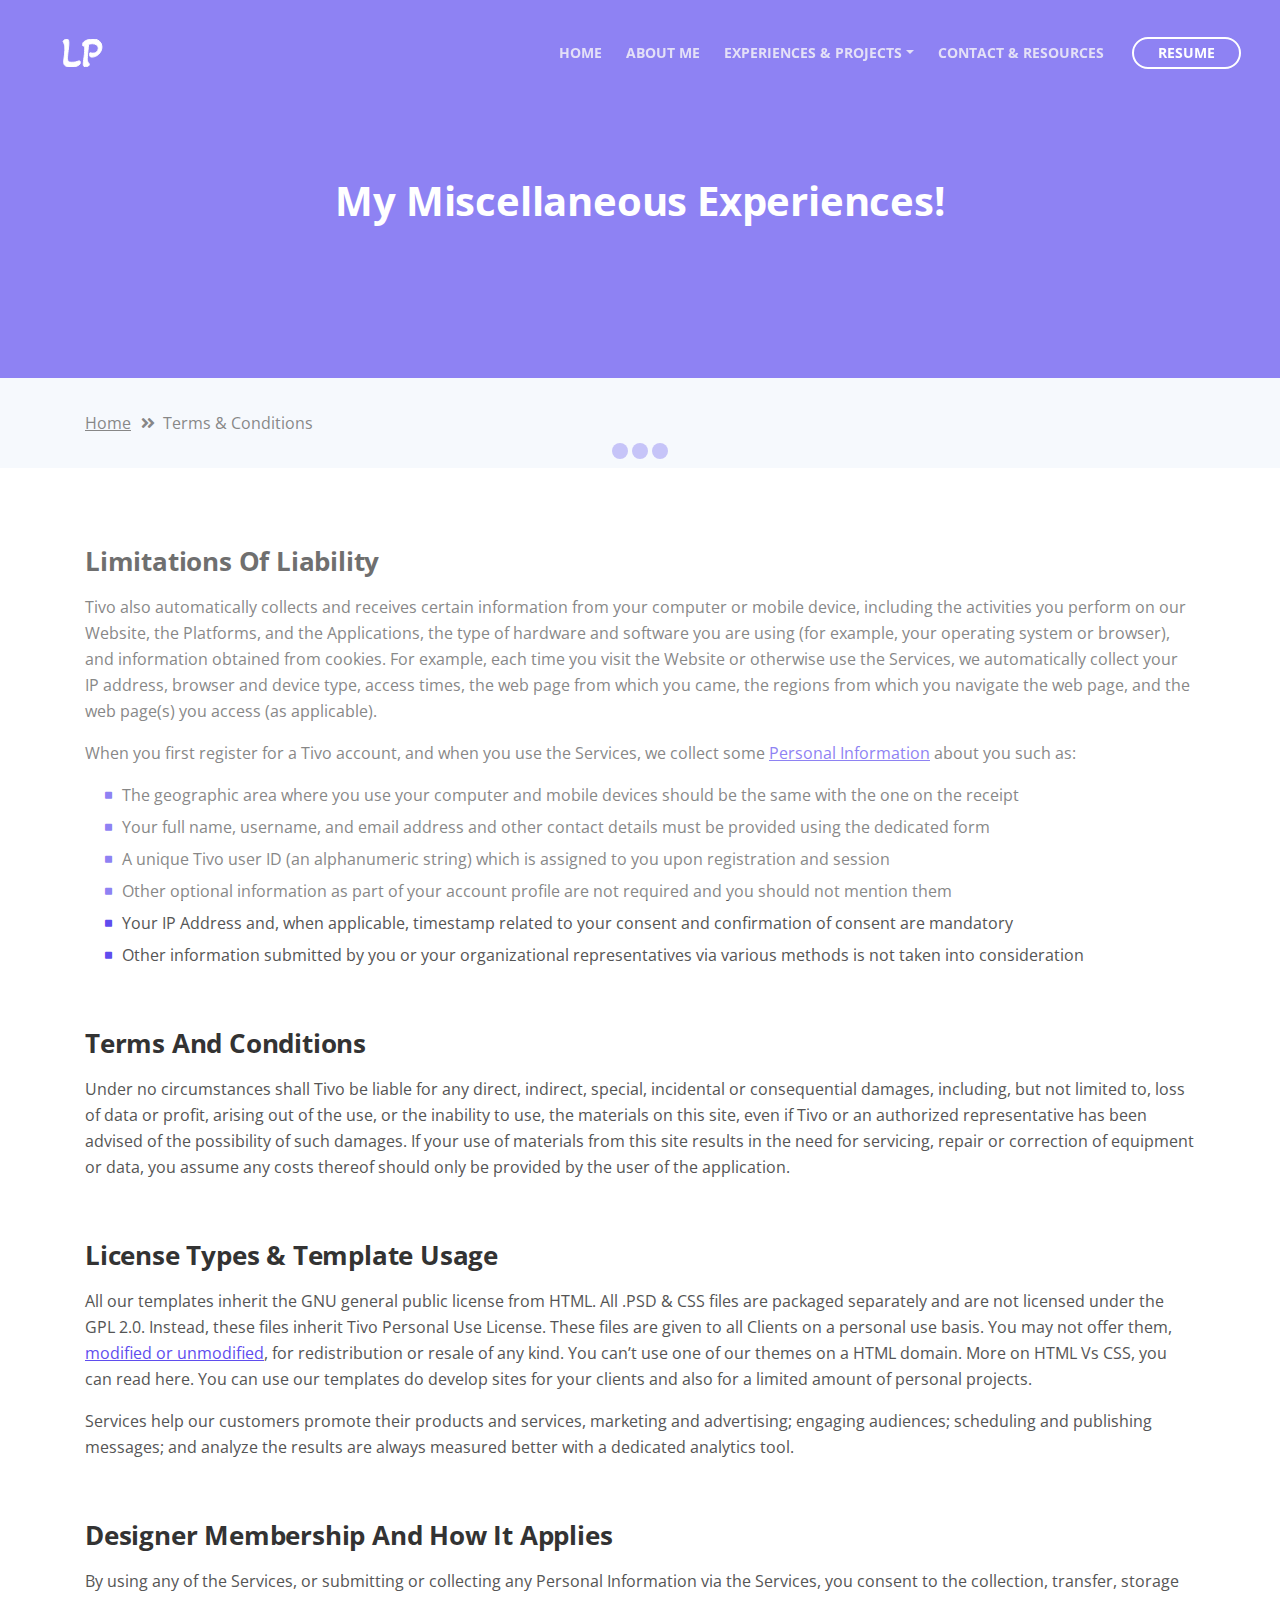
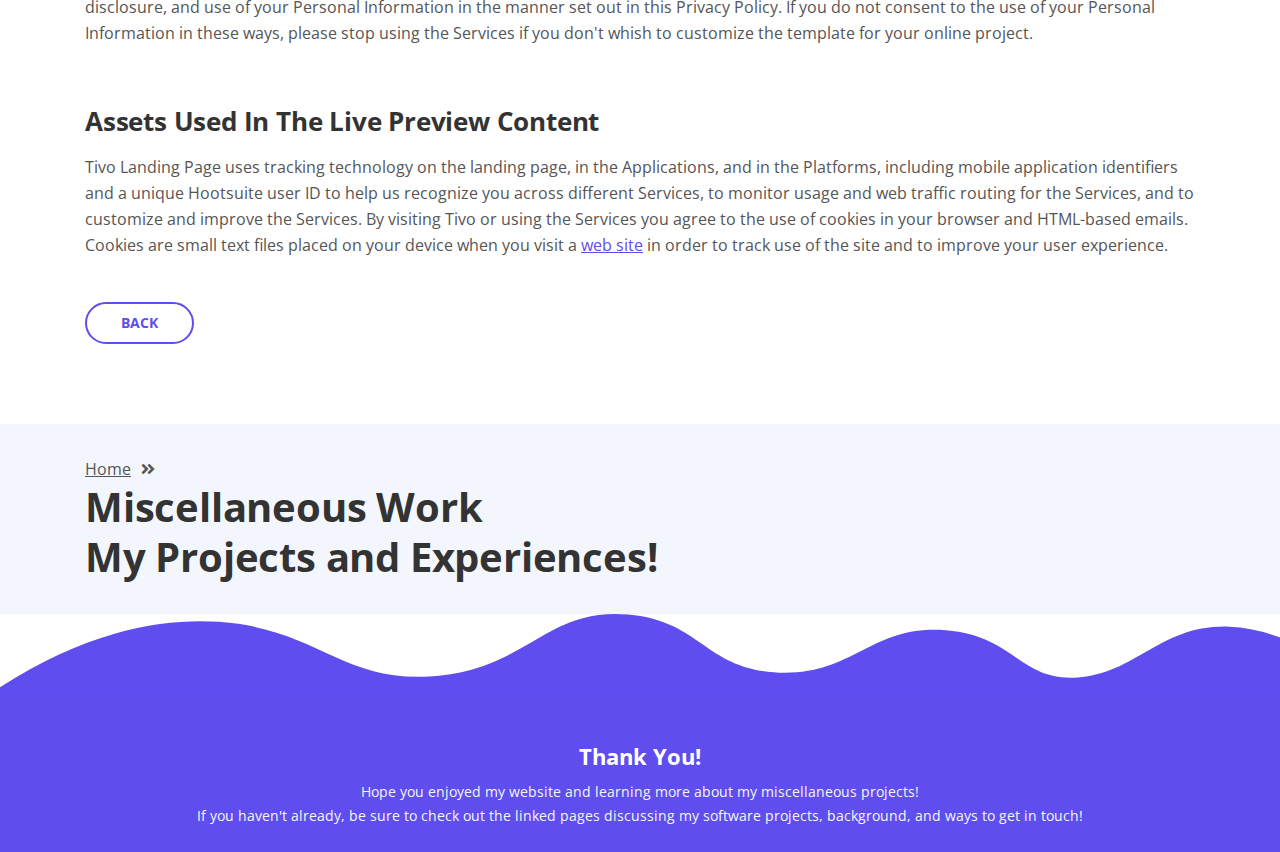
==== commit d8f91d05: "minor general updates and listed software experiences" ====
--- a/miscellaneous-work.html
+++ b/miscellaneous-work.html
@@ -5,20 +5,21 @@
     <meta name="viewport" content="width=device-width, initial-scale=1, shrink-to-fit=no">
     
     <!-- SEO Meta Tags -->
-    <meta name="description" content="Tivo is a HTML landing page template built with Bootstrap to help you crate engaging presentations for SaaS apps and convert visitors into users.">
-    <meta name="author" content="Inovatik">
+    <meta name="description"
+        content="Learn about Liam Prevelige's background, projects, and ways to get in touch!">
+    <meta name="author" content="Liam Prevelige">
 
     <!-- OG Meta Tags to improve the way the post looks when you share the page on LinkedIn, Facebook, Google+ -->
-	<meta property="og:site_name" content="" /> <!-- website name -->
-	<meta property="og:site" content="" /> <!-- website link -->
-	<meta property="og:title" content=""/> <!-- title shown in the actual shared post -->
-	<meta property="og:description" content="" /> <!-- description shown in the actual shared post -->
-	<meta property="og:image" content="" /> <!-- image link, make sure it's jpg -->
-	<meta property="og:url" content="" /> <!-- where do you want your post to link to -->
-	<meta property="og:type" content="article" />
+    <meta property="og:site_name" content="Liam Prevelige" /> <!-- website name -->
+    <meta property="og:site" content="www.liamprevelige.com" /> <!-- website link -->
+    <meta property="og:title" content="Liam Prevelige - Personal Website" /> <!-- title shown in the actual shared post -->
+    <meta property="og:description" content="Learn about Liam Prevelige's background, projects, and ways to get in touch!" /> <!-- description shown in the actual shared post -->
+    <meta property="og:image" content="https://liam-prevelige.github.io/personal-website/images/headshot.jpg" /> <!-- image link, make sure it's jpg -->
+    <meta property="og:url" content="www.liamprevelige.com" /> <!-- where do you want your post to link to -->
+    <meta property="og:type" content="article" />
 
     <!-- Website Title -->
-    <title>Terms Conditions - Tivo - SaaS App HTML Landing Page Template</title>
+    <title>Liam Prevelige</title>
     
     <!-- Styles -->
     <link href="https://fonts.googleapis.com/css?family=Open+Sans:400,400i,700&display=swap&subset=latin-ext" rel="stylesheet">
@@ -52,10 +53,11 @@
             <!-- <a class="navbar-brand logo-text page-scroll" href="index.html">Tivo</a> -->
 
             <!-- Image Logo -->
-            <a class="navbar-brand logo-image" href="index.html"><img src="images/logo.svg" alt="alternative"></a> 
-            
+            <a class="navbar-brand logo-image" href="index.html"><img src="images/lp-logo.svg" alt="alternative"></a>
+
             <!-- Mobile Menu Toggle Button -->
-            <button class="navbar-toggler" type="button" data-toggle="collapse" data-target="#navbarsExampleDefault" aria-controls="navbarsExampleDefault" aria-expanded="false" aria-label="Toggle navigation">
+            <button class="navbar-toggler" type="button" data-toggle="collapse" data-target="#navbarsExampleDefault"
+                aria-controls="navbarsExampleDefault" aria-expanded="false" aria-label="Toggle navigation">
                 <span class="navbar-toggler-awesome fas fa-bars"></span>
                 <span class="navbar-toggler-awesome fas fa-times"></span>
             </button>
@@ -67,31 +69,33 @@
                         <a class="nav-link page-scroll" href="index.html#header">HOME <span class="sr-only">(current)</span></a>
                     </li>
                     <li class="nav-item">
-                        <a class="nav-link page-scroll" href="index.html#features">FEATURES</a>
-                    </li>
+                        <a class="nav-link page-scroll" href="index.html#features">ABOUT ME</a>
+                    </li>
+                    <!-- <li class="nav-item">
+                        <a class="nav-link page-scroll" href="#details">PROJECTS</a>
+                    </li> -->
+
+                    <!-- Dropdown Menu -->
+                    <li class="nav-item dropdown">
+                        <a class="nav-link dropdown-toggle page-scroll" href="index.html#pricing" id="navbarDropdown"
+                            role="button" aria-haspopup="true" aria-expanded="false">EXPERIENCES & PROJECTS</a>
+                        <div class="dropdown-menu" aria-labelledby="navbarDropdown">
+                            <a class="dropdown-item" href="software-work.html"><span
+                                    class="item-text">SOFTWARE</span></a>
+                            <div class="dropdown-items-divide-hr"></div>
+                            <a class="dropdown-item" href="miscellaneous-work.html"><span
+                                    class="item-text">MISCELLANEOUS</span></a>
+                        </div>
+                    </li>
+                    <!-- end of dropdown menu -->
+
                     <li class="nav-item">
-                        <a class="nav-link page-scroll" href="index.html#details">DETAILS</a>
-                    </li>
-
-                    <!-- Dropdown Menu -->          
-                    <li class="nav-item dropdown">
-                        <a class="nav-link dropdown-toggle page-scroll" href="index.html#video" id="navbarDropdown" role="button" aria-haspopup="true" aria-expanded="false">VIDEO</a>
-                        <div class="dropdown-menu" aria-labelledby="navbarDropdown">
-                            <a class="dropdown-item" href="article-details.html"><span class="item-text">ARTICLE DETAILS</span></a>
-                            <div class="dropdown-items-divide-hr"></div>
-                            <a class="dropdown-item" href="terms-conditions.html"><span class="item-text">TERMS CONDITIONS</span></a>
-                            <div class="dropdown-items-divide-hr"></div>
-                            <a class="dropdown-item" href="privacy-policy.html"><span class="item-text">PRIVACY POLICY</span></a>
-                        </div>
-                    </li>
-                    <!-- end of dropdown menu -->
-
-                    <li class="nav-item">
-                        <a class="nav-link page-scroll" href="index.html#pricing">PRICING</a>
+                        <a class="nav-link page-scroll" href="index.html#details">CONTACT & RESOURCES</a>
                     </li>
                 </ul>
                 <span class="nav-item">
-                    <a class="btn-outline-sm" href="log-in.html">LOG IN</a>
+                    <a class="btn-outline-sm" href="files/Prevelige-Liam-Resume-Dec-2021.pdf"
+                        download="Prevelige-Liam-Resume">RESUME</a>
                 </span>
             </div>
         </div> <!-- end of container -->
@@ -104,13 +108,12 @@
         <div class="container">
             <div class="row">
                 <div class="col-lg-12">
-                    <h1>Terms & Conditions</h1>
+                    <h1>My Miscellaneous Experiences!</h1>
                 </div> <!-- end of col -->
             </div> <!-- end of row -->
         </div> <!-- end of container -->
     </header> <!-- end of ex-header -->
     <!-- end of header -->
-
 
     <!-- Breadcrumbs -->
     <div class="ex-basic-1">
@@ -198,7 +201,7 @@
             <div class="row">
                 <div class="col-lg-12">
                     <div class="breadcrumbs">
-                        <a href="index.html">Home</a><i class="fa fa-angle-double-right"></i><span>Terms & Conditions</span>
+                        <a href="index.html">Home</a><i class="fa fa-angle-double-right"></i><span><h1>Miscellaneous Work<br>My Projects and Experiences!</h1></span>
                     </div> <!-- end of breadcrumbs -->
                 </div> <!-- end of col -->
             </div> <!-- end of row -->
@@ -208,63 +211,27 @@
 
 
     <!-- Footer -->
-    <svg class="ex-footer-frame" data-name="Layer 2" xmlns="http://www.w3.org/2000/svg" preserveAspectRatio="none" viewBox="0 0 1920 79"><defs><style>.cls-2{fill:#5f4def;}</style></defs><title>footer-frame</title><path class="cls-2" d="M0,72.427C143,12.138,255.5,4.577,328.644,7.943c147.721,6.8,183.881,60.242,320.83,53.737,143-6.793,167.826-68.128,293-60.9,109.095,6.3,115.68,54.364,225.251,57.319,113.58,3.064,138.8-47.711,251.189-41.8,104.012,5.474,109.713,50.4,197.369,46.572,89.549-3.91,124.375-52.563,227.622-50.155A338.646,338.646,0,0,1,1920,23.467V79.75H0V72.427Z" transform="translate(0 -0.188)"/></svg>
+    <svg class="footer-frame" data-name="Layer 2" xmlns="http://www.w3.org/2000/svg" preserveAspectRatio="none"
+        viewBox="0 0 1920 79">
+        <defs>
+            <style>
+                .cls-2 {
+                    fill: #5f4def;
+                }
+            </style>
+        </defs>
+        <title>footer-frame</title>
+        <path class="cls-2"
+            d="M0,72.427C143,12.138,255.5,4.577,328.644,7.943c147.721,6.8,183.881,60.242,320.83,53.737,143-6.793,167.826-68.128,293-60.9,109.095,6.3,115.68,54.364,225.251,57.319,113.58,3.064,138.8-47.711,251.189-41.8,104.012,5.474,109.713,50.4,197.369,46.572,89.549-3.91,124.375-52.563,227.622-50.155A338.646,338.646,0,0,1,1920,23.467V79.75H0V72.427Z"
+            transform="translate(0 -0.188)" />
+    </svg>
     <div class="footer">
-        <div class="container">
-            <div class="row">
-                <div class="col-md-4">
-                    <div class="footer-col first">
-                        <h4>About Tivo</h4>
-                        <p class="p-small">We're passionate about offering some of the best business growth services for start more words</p>
-                    </div>
-                </div> <!-- end of col -->
-                <div class="col-md-4">
-                    <div class="footer-col middle">
-                        <h4>Important Links</h4>
-                        <ul class="list-unstyled li-space-lg p-small">
-                            <li class="media">
-                                <i class="fas fa-square"></i>
-                                <div class="media-body">Our business partners <a class="white" href="#your-link">startupguide.com</a></div>
-                            </li>
-                            <li class="media">
-                                <i class="fas fa-square"></i>
-                                <div class="media-body">Read our <a class="white" href="terms-conditions.html">Terms & Conditions</a>, <a class="white" href="privacy-policy.html">Privacy Policy</a></div>
-                            </li>
-                        </ul>
-                    </div>
-                </div> <!-- end of col -->
-                <div class="col-md-4">
-                    <div class="footer-col last">
-                        <h4>Contact</h4>
-                        <ul class="list-unstyled li-space-lg p-small">
-                            <li class="media">
-                                <i class="fas fa-map-marker-alt"></i>
-                                <div class="media-body">22 Innovative, San Francisco, CA 94043, US</div>
-                            </li>
-                            <li class="media">
-                                <i class="fas fa-envelope"></i>
-                                <div class="media-body"><a class="white" href="mailto:contact@Tivo.com">contact@Tivo.com</a> <i class="fas fa-globe"></i><a class="white" href="#your-link">www.Tivo.com</a></div>
-                            </li>
-                        </ul>
-                    </div> 
-                </div> <!-- end of col -->
-            </div> <!-- end of row -->
-        </div> <!-- end of container -->
-    </div> <!-- end of footer -->  
-    <!-- end of footer -->
-
-
-    <!-- Copyright -->
-    <div class="copyright">
-        <div class="container">
-            <div class="row">
-                <div class="col-lg-12">
-                    <p class="p-small">Copyright © 2020 <a href="https://inovatik.com">Template by Inovatik</a></p>
-                </div> <!-- end of col -->
-            </div> <!-- enf of row -->
-        </div> <!-- end of container -->
-    </div> <!-- end of copyright --> 
-    <!-- end of copyright -->
+                <div class="col-lg-12">
+                    <h4>Thank You!</h4>
+                    <p class="p-small">Hope you enjoyed my website and learning more about my miscellaneous projects!<br>If you haven't already, be sure to check out the linked pages discussing my software projects, background, and ways to get in touch!</p>
+                </div>
+
+    </div> <!-- end of footer -->
     
     	
     <!-- Scripts -->
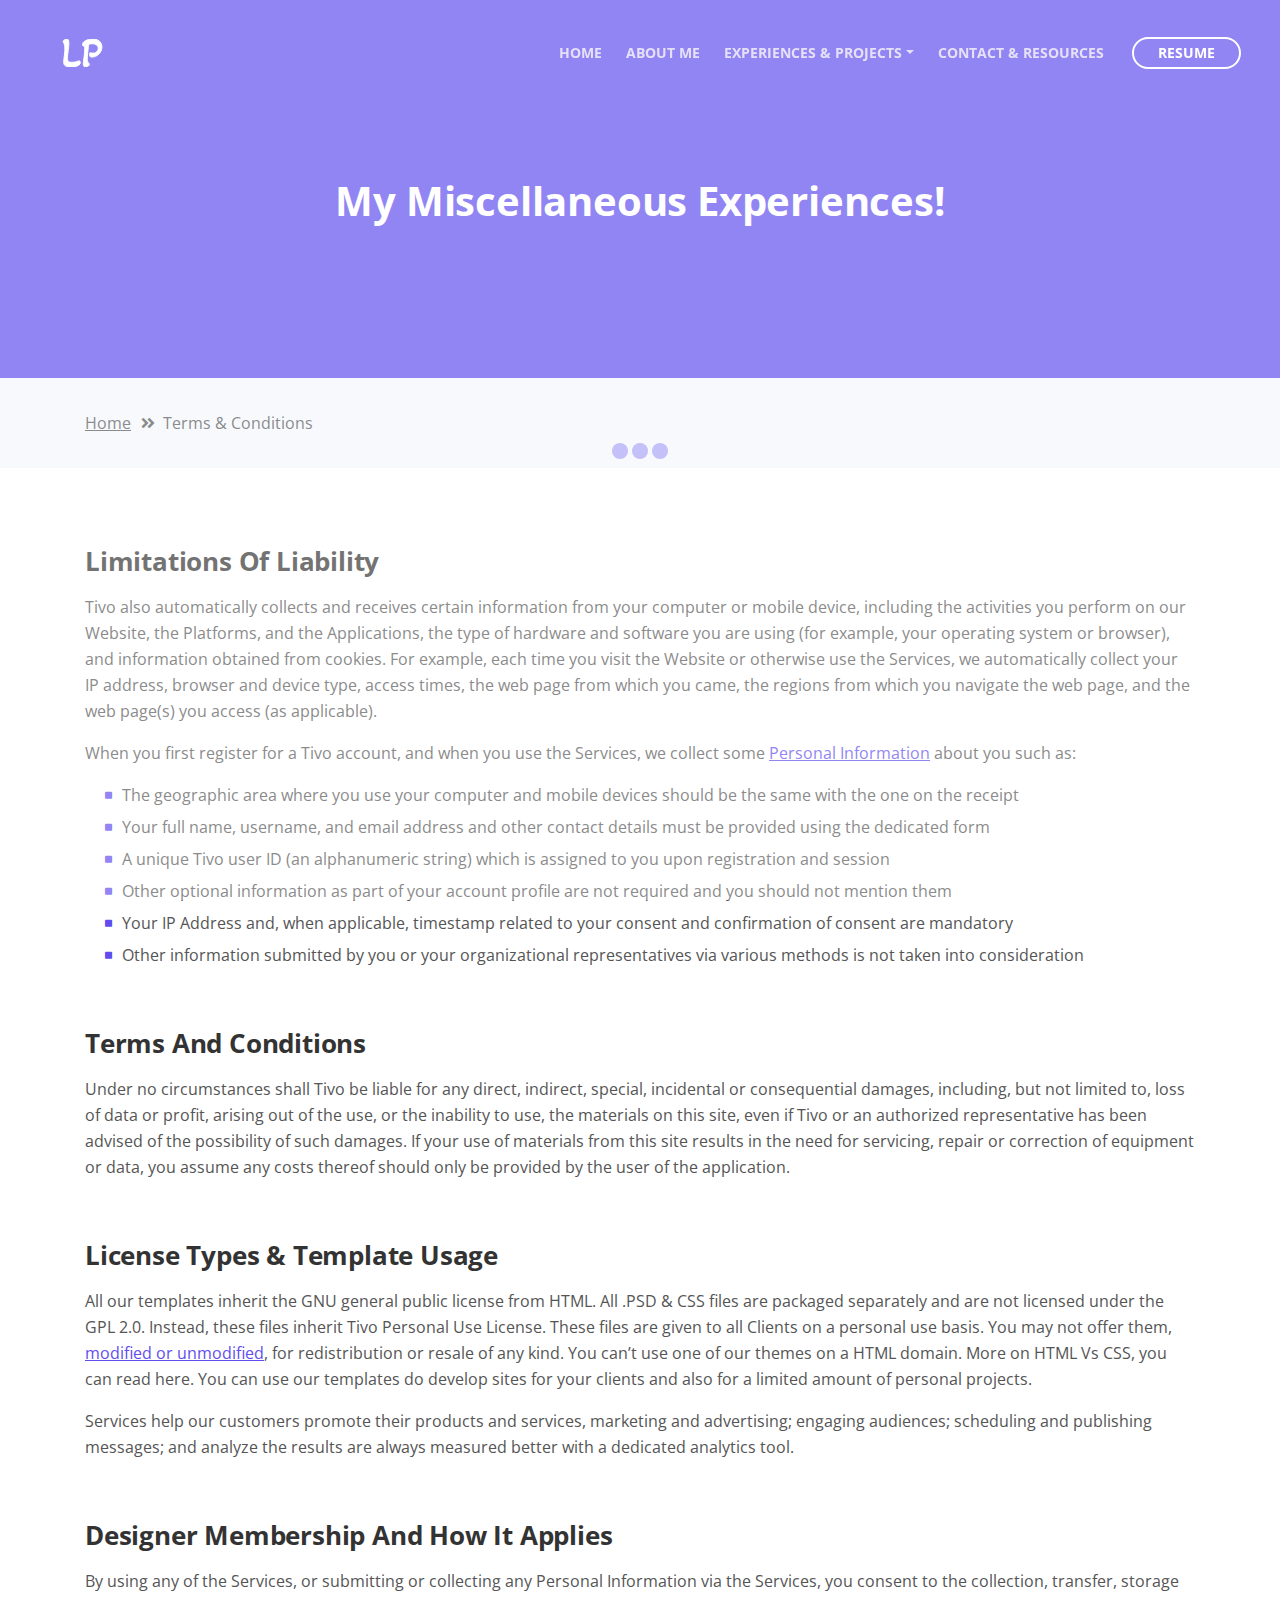
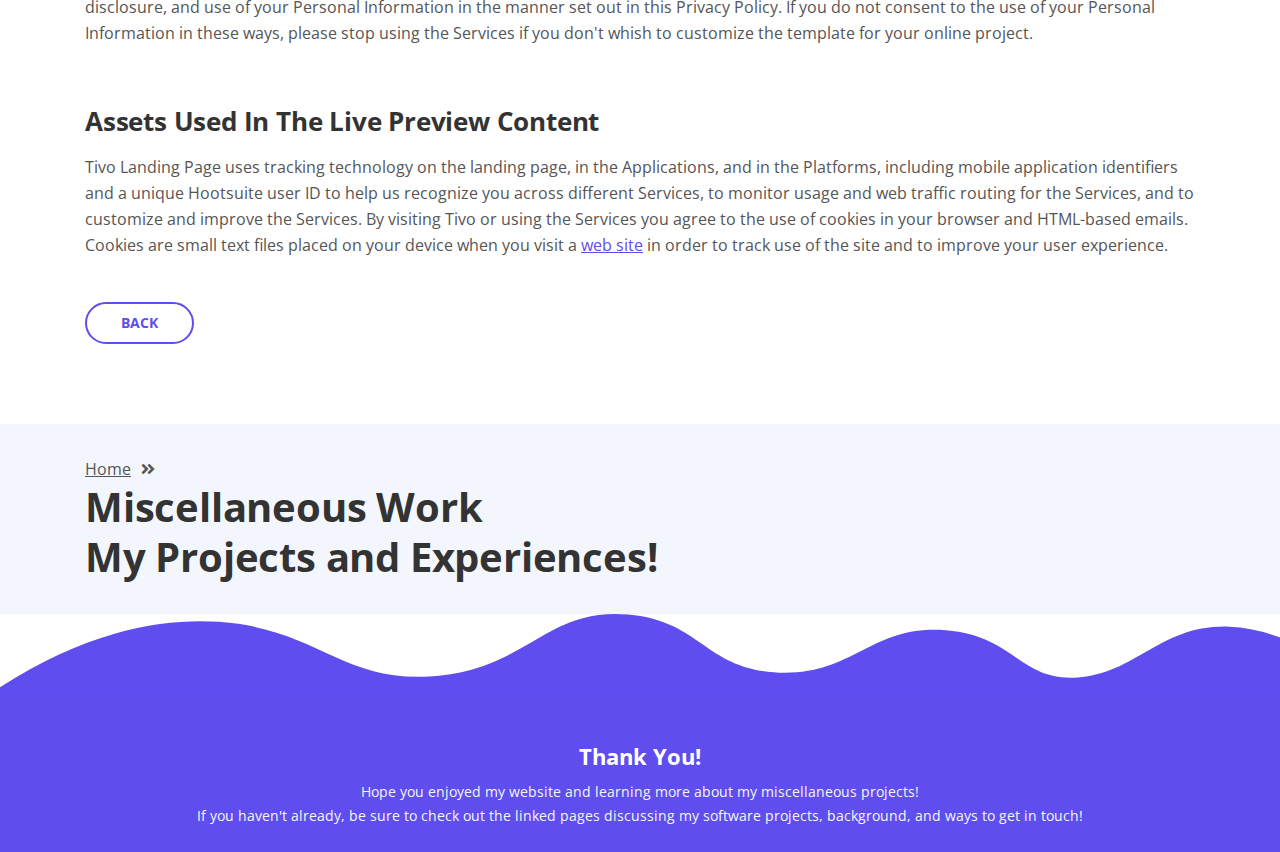
==== commit 94bf8af4: "added experiences and icon update" ====
--- a/miscellaneous-work.html
+++ b/miscellaneous-work.html
@@ -29,8 +29,8 @@
 	<link href="css/magnific-popup.css" rel="stylesheet">
 	<link href="css/styles.css" rel="stylesheet">
 	
-	<!-- Favicon  -->
-    <link rel="icon" href="images/favicon.png">
+	<!-- Icon -->
+    <link rel="icon" href="images/icon.png">
 </head>
 <body data-spy="scroll" data-target=".fixed-top">
     
@@ -69,7 +69,7 @@
                         <a class="nav-link page-scroll" href="index.html#header">HOME <span class="sr-only">(current)</span></a>
                     </li>
                     <li class="nav-item">
-                        <a class="nav-link page-scroll" href="index.html#features">ABOUT ME</a>
+                        <a class="nav-link page-scroll" href="index.html#about">ABOUT ME</a>
                     </li>
                     <!-- <li class="nav-item">
                         <a class="nav-link page-scroll" href="#details">PROJECTS</a>
@@ -77,7 +77,7 @@
 
                     <!-- Dropdown Menu -->
                     <li class="nav-item dropdown">
-                        <a class="nav-link dropdown-toggle page-scroll" href="index.html#pricing" id="navbarDropdown"
+                        <a class="nav-link dropdown-toggle page-scroll" href="index.html#experiences" id="navbarDropdown"
                             role="button" aria-haspopup="true" aria-expanded="false">EXPERIENCES & PROJECTS</a>
                         <div class="dropdown-menu" aria-labelledby="navbarDropdown">
                             <a class="dropdown-item" href="software-work.html"><span
@@ -90,7 +90,7 @@
                     <!-- end of dropdown menu -->
 
                     <li class="nav-item">
-                        <a class="nav-link page-scroll" href="index.html#details">CONTACT & RESOURCES</a>
+                        <a class="nav-link page-scroll" href="index.html#contact">CONTACT & RESOURCES</a>
                     </li>
                 </ul>
                 <span class="nav-item">
--- a/css/styles.css
+++ b/css/styles.css
@@ -13,11 +13,11 @@
 04. Header
 05. Customers
 06. Description
-07. Features
-08. Features Lightboxes
-09. Details
+07. about
+08. about Lightboxes
+09. contact
 10. Video
-11. Pricing
+11. experiences
 12. Testimonials
 13. Newsletter
 14. Footer
@@ -493,7 +493,7 @@
 }
 /* end of form success and error message animation - Animate.css */
 
-/* Fade-move Animation For Details Lightbox - Magnific Popup */
+/* Fade-move Animation For contact Lightbox - Magnific Popup */
 /* at start */
 .my-mfp-slide-bottom .zoom-anim-dialog {
 	opacity: 0;
@@ -533,7 +533,7 @@
 .my-mfp-slide-bottom.mfp-removing.mfp-bg {
 	opacity: 0;
 }
-/* end of fade-move animation for details lightbox - magnific popup */
+/* end of fade-move animation for contact lightbox - magnific popup */
 
 /* Fade Animation For Image Lightbox - Magnific Popup */
 @-webkit-keyframes fadeIn {
@@ -838,9 +838,9 @@
 }
 
 
-/*************************/
-/*     05. Customers     */
-/*************************/
+/***************************************/
+/*     05. Companies/Organizations     */
+/***************************************/
 .slider-1 {
 	padding-top: 5rem;
 	padding-bottom: 3.25rem;
@@ -892,7 +892,7 @@
 
 
 /************************/
-/*     07. Features     */
+/*     07. About     */
 /************************/
 .tabs {
 	padding-top: 8rem;
@@ -972,7 +972,7 @@
 
 
 /***********************************/
-/*     08. Features Lightboxes     */
+/*     08. About Lightboxes     */
 /***********************************/
 .lightbox-basic {
 	margin: 2.5rem auto;
@@ -1068,7 +1068,7 @@
 
 
 /***********************/
-/*     09. Details     */
+/*     09. contact     */
 /***********************/
 .basic-1 {
 	padding-top: 7.5rem;
@@ -1196,9 +1196,9 @@
 }
 
 
-/***********************/
-/*     11. Pricing     */
-/***********************/
+/***************************/
+/*     11. Experiences     */
+/***************************/
 .cards-2 {
 	padding-top: 7.875rem;
 	padding-bottom: 2.25rem;
@@ -1303,7 +1303,7 @@
 }
 
 .slider-2 .image-wrapper {
-	width: 6rem;
+	height: 6rem;
 	margin-right: auto;
 	margin-bottom: 1rem;
 	margin-left: auto;
@@ -1798,7 +1798,7 @@
 
 	/* Header */
 	.header .header-content {
-		text-align: left;
+		text-align: center;
 	}
 
 	.header .text-container {
@@ -1839,7 +1839,7 @@
 	/* end of description */
 
 
-	/* Features */
+	/* about */
 	.tabs .nav-tabs {
 		display: flex;
 		justify-content: center;
@@ -1860,10 +1860,10 @@
 	.tabs .image-container {
 		margin-bottom: 0;
 	}
-	/* end of features */
-
-
-	/* Features Lightboxes */
+	/* end of about */
+
+
+	/* about Lightboxes */
 	.lightbox-basic {
 		max-width: 62.5rem;
 		padding: 2.5rem 2.5rem 2.5rem 2.5rem;
@@ -1879,10 +1879,10 @@
 	.lightbox-basic h3 {
 		margin-top: 0.5rem;
 	}
-	/* end of features lightboxes */
-
-
-	/* Details */
+	/* end of about lightboxes */
+
+
+	/* contact */
 	.basic-1 {
 		padding-top: 8rem;
 	}
@@ -1890,7 +1890,7 @@
 	.basic-1 .text-container {
 		margin-bottom: 0;
 	}
-	/* end of details */
+	/* end of contact */
 
 
 	/* Video */
@@ -1908,14 +1908,14 @@
 	/* end of video */
 
 
-	/* Pricing */
+	/* experiences */
 	.cards-2 .card {
 		display: inline-block;
 		margin-right: 0.5rem;
 		margin-left: 0.5rem;
 		vertical-align: top;
 	}
-	/* end of pricing */
+	/* end of experiences */
 
 
 	/* Testimonials */
@@ -2018,12 +2018,12 @@
 	/* end of header */
 	
 
-	/* Customer */
+	/* Company/Organization */
 	.slider-1 .slider-container {
 		margin-right: 3rem;
 		margin-left: 3rem;
 	}
-	/* end of customer */
+	/* end of Company/Organization */
 
 
 	/* Description */
@@ -2039,7 +2039,7 @@
 	/* end of description */
 
 
-	/* Features */
+	/* about */
 	.tabs .image-container {
 		margin-right: 1.5rem;
 		margin-left: 1rem;
@@ -2050,10 +2050,10 @@
 		margin-right: 1rem;
 		margin-left: 1.5rem;
 	}
-	/* end of features */
-
-
-	/* Details */
+	/* end of about */
+
+
+	/* contact */
 	.basic-1 .image-container {
 		margin-right: 1rem;
 		margin-left: 1.5rem;
@@ -2068,10 +2068,10 @@
 	.basic-1 h2 {
 		margin-bottom: 1rem;
 	}
-	/* end of details */
-
-
-	/* Pricing */
+	/* end of contact */
+
+
+	/* experiences */
 	.cards-2 .card {
 		width: 32.75rem;
 		max-width: 100%;
@@ -2082,7 +2082,7 @@
 		padding-right: 2.25rem;
 		padding-left: 2.25rem;
 	}
-	/* end of pricing */
+	/* end of experiences */
 
 
 	/* Testimonials */
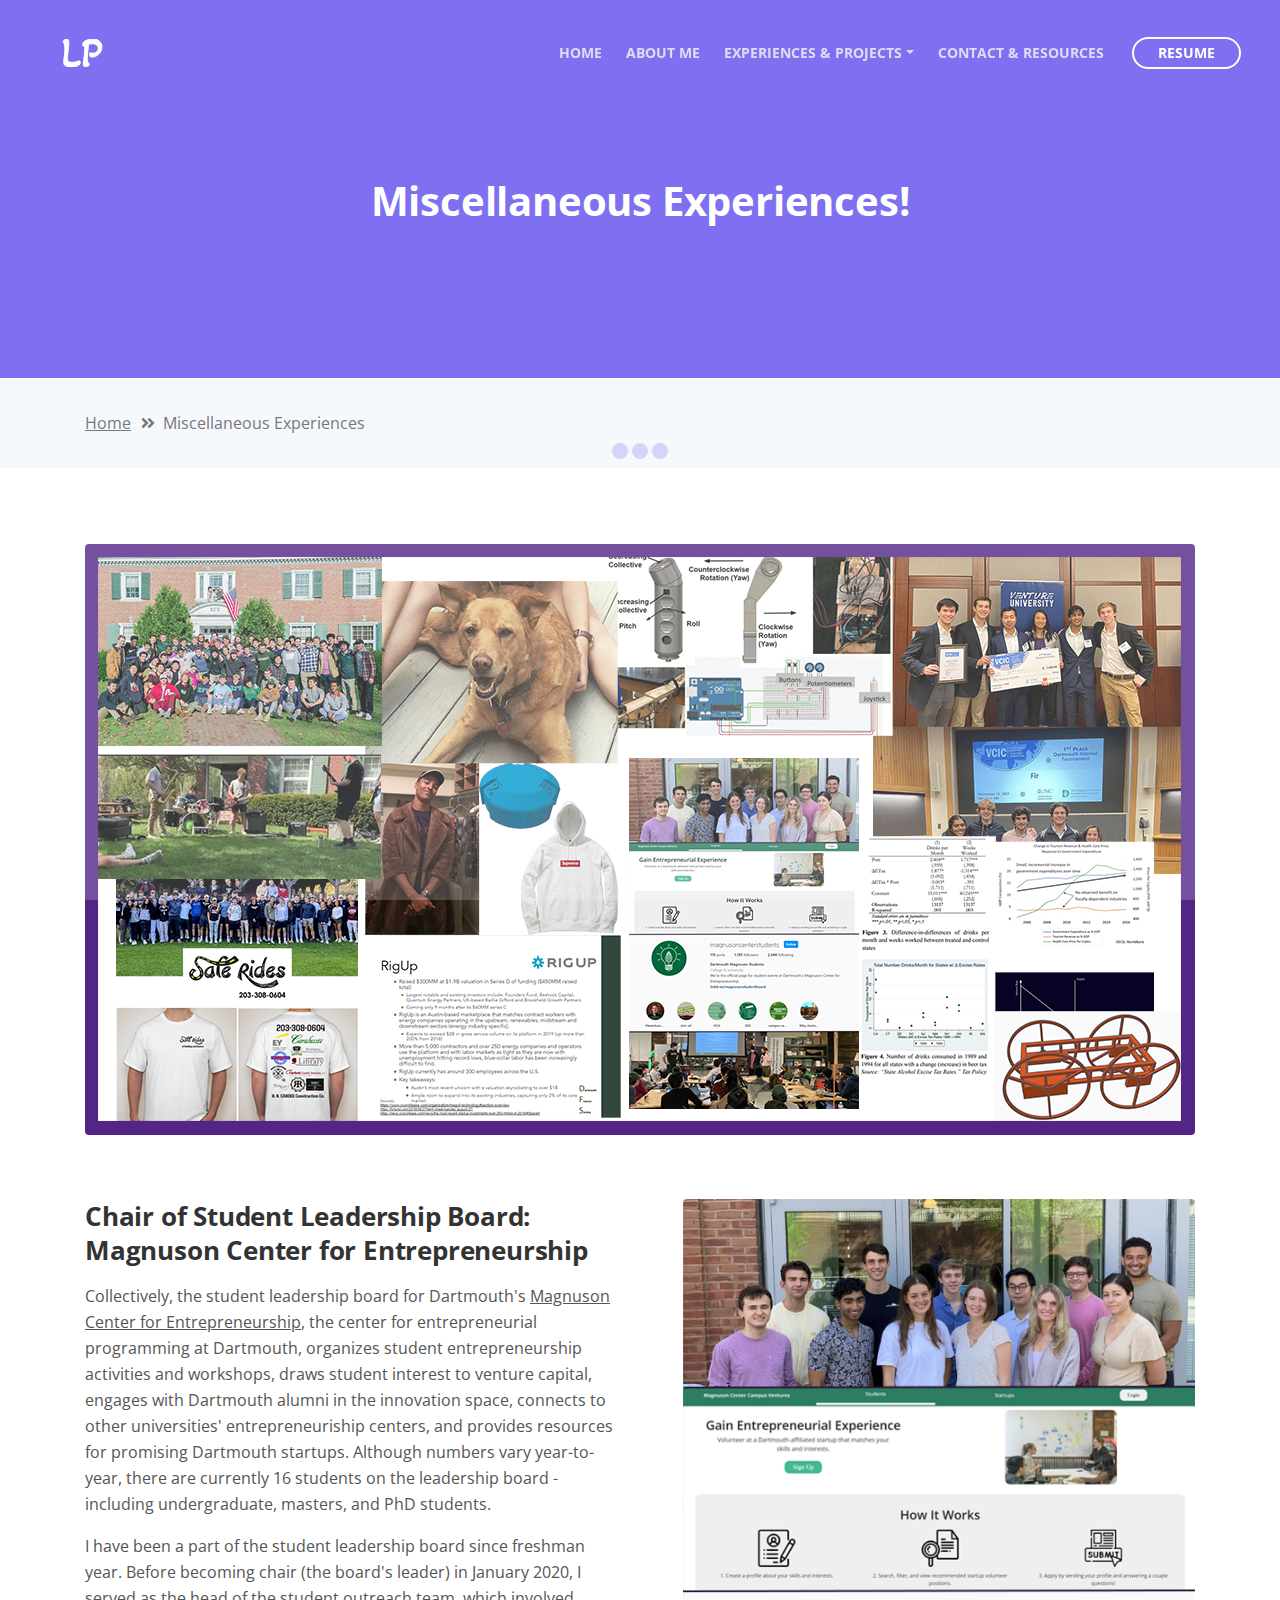
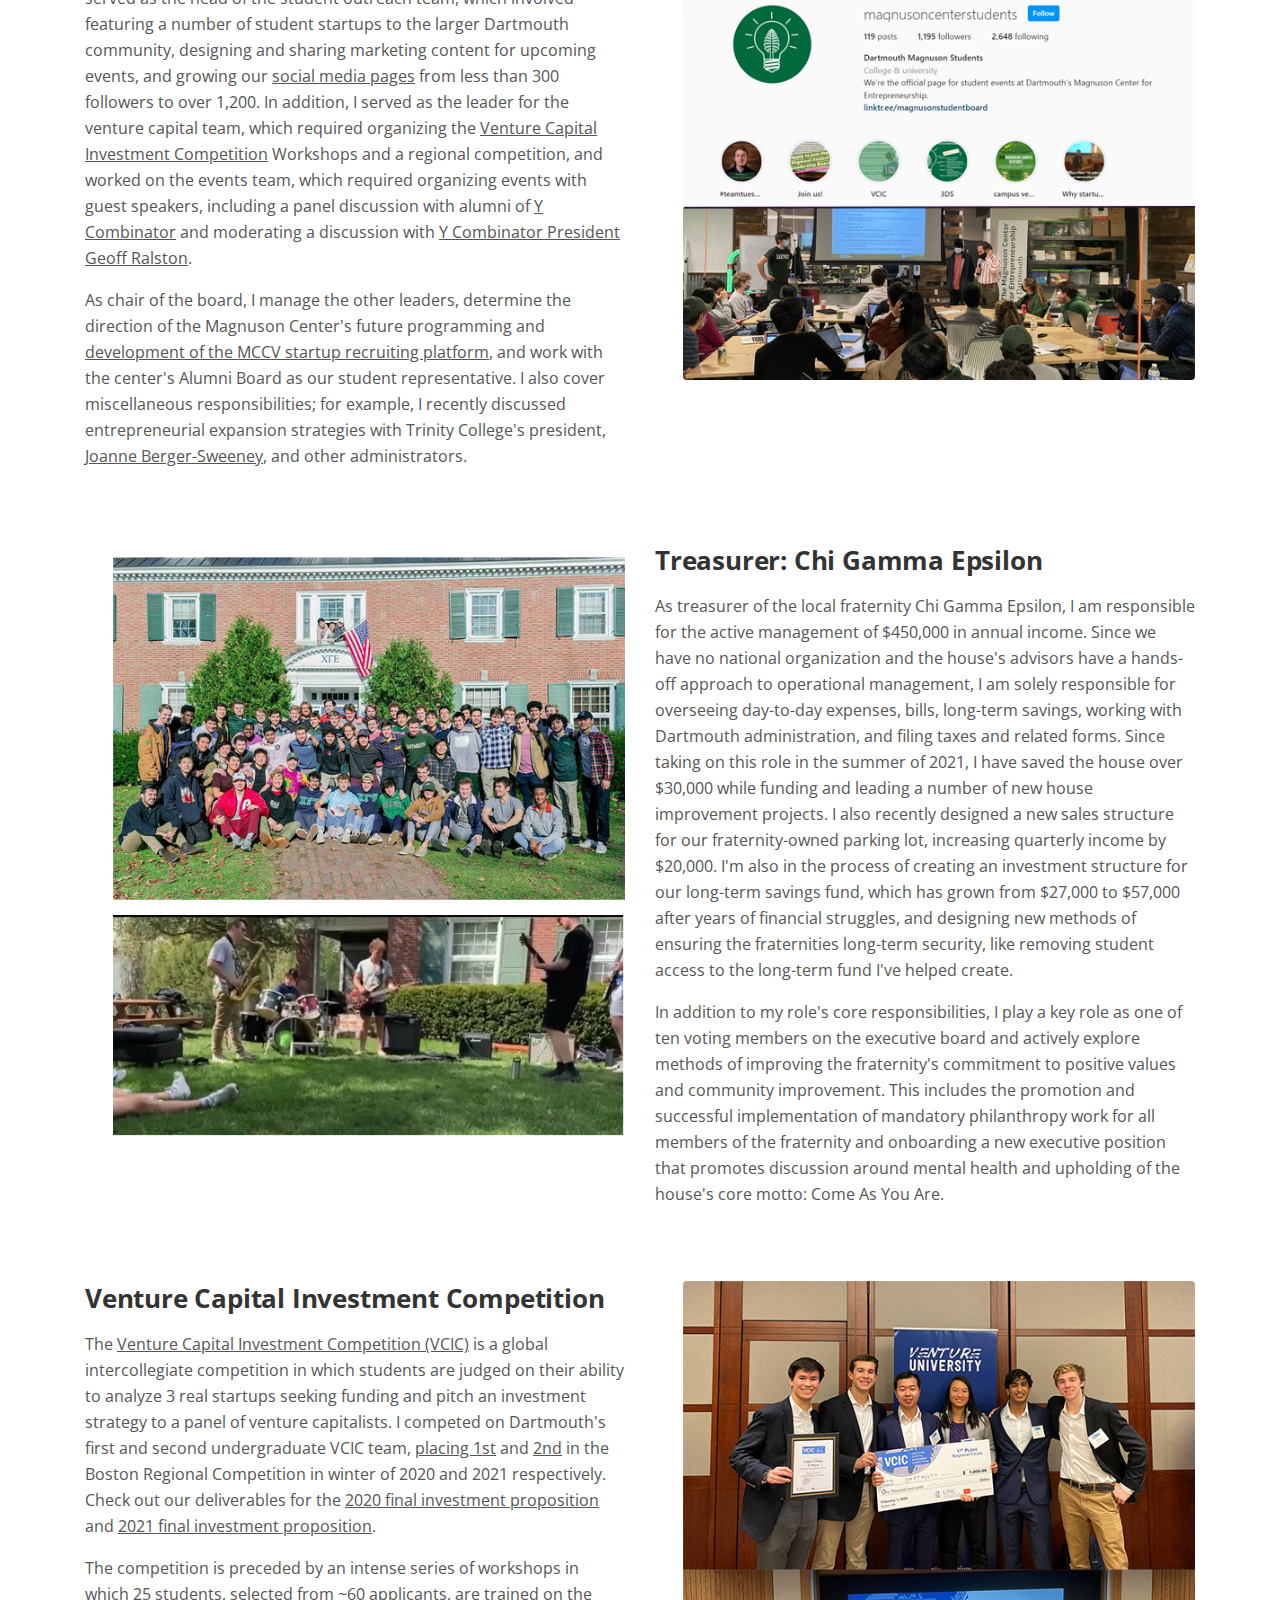
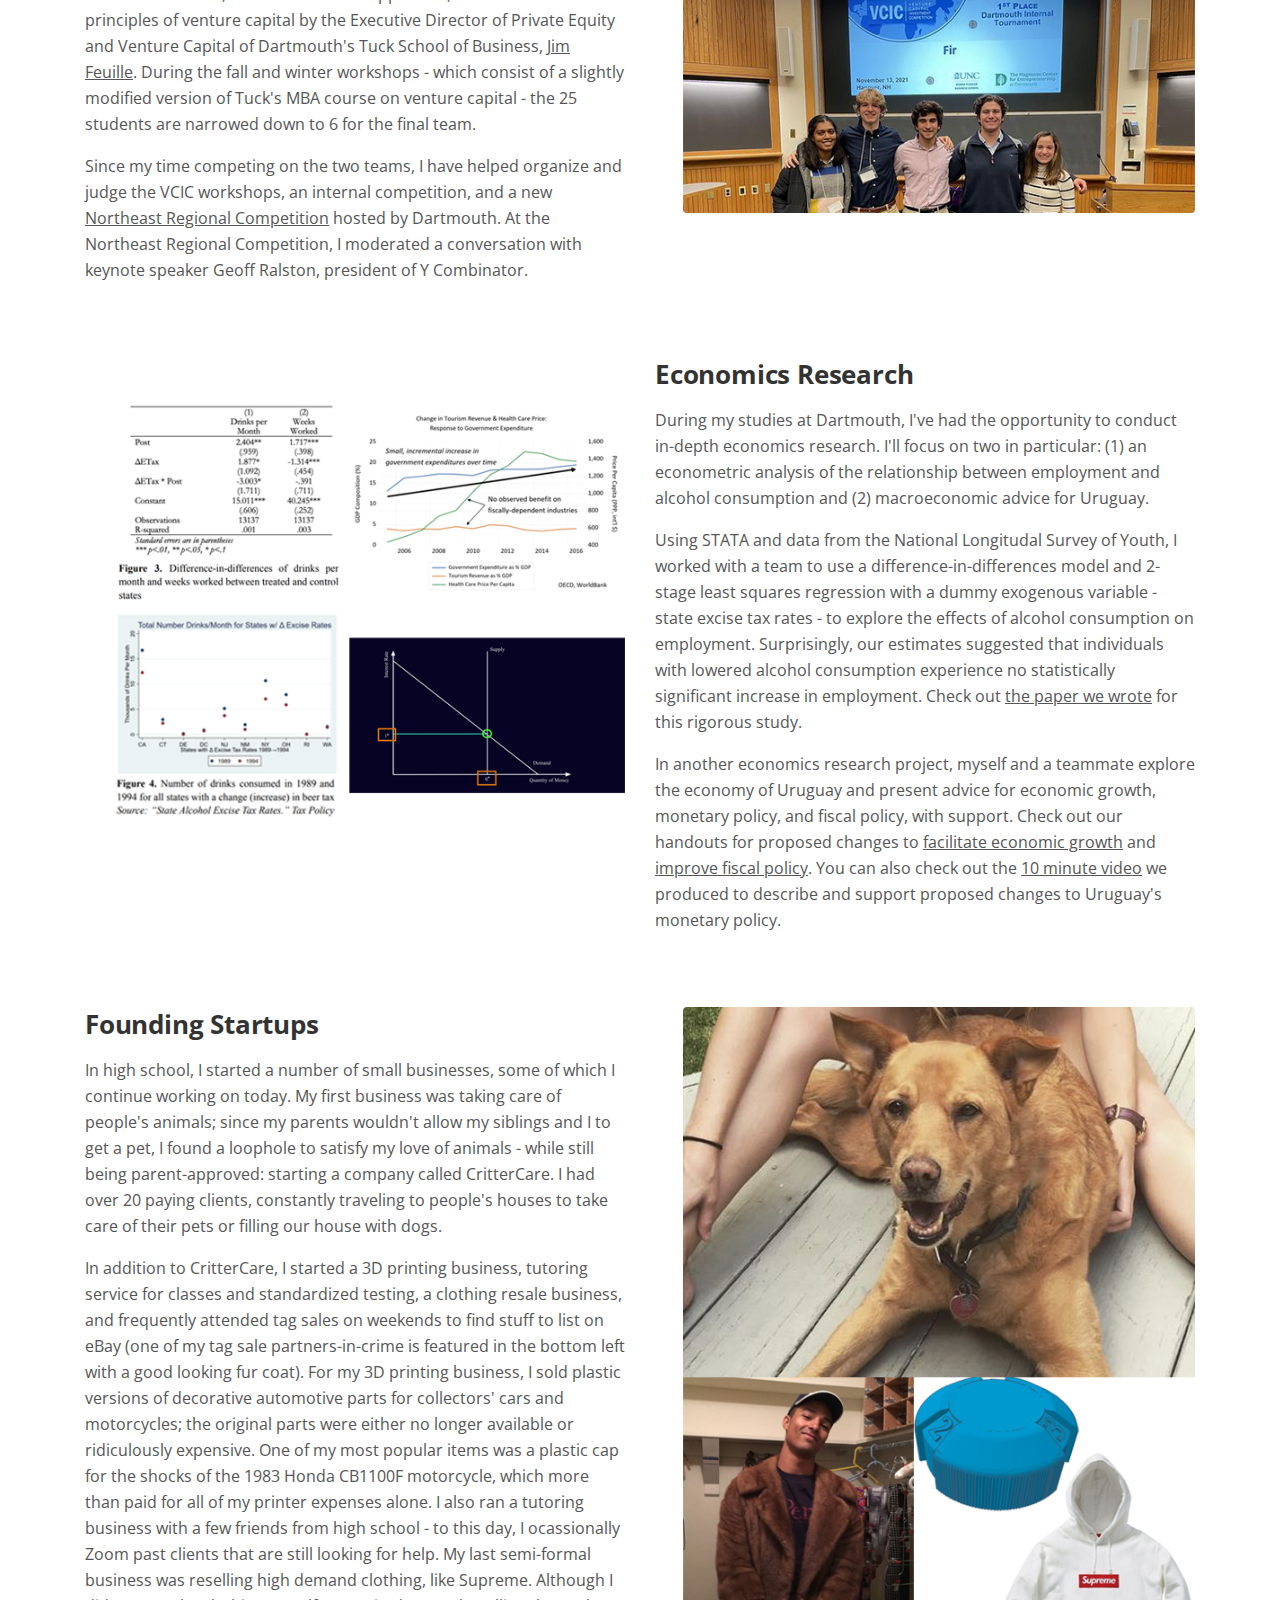
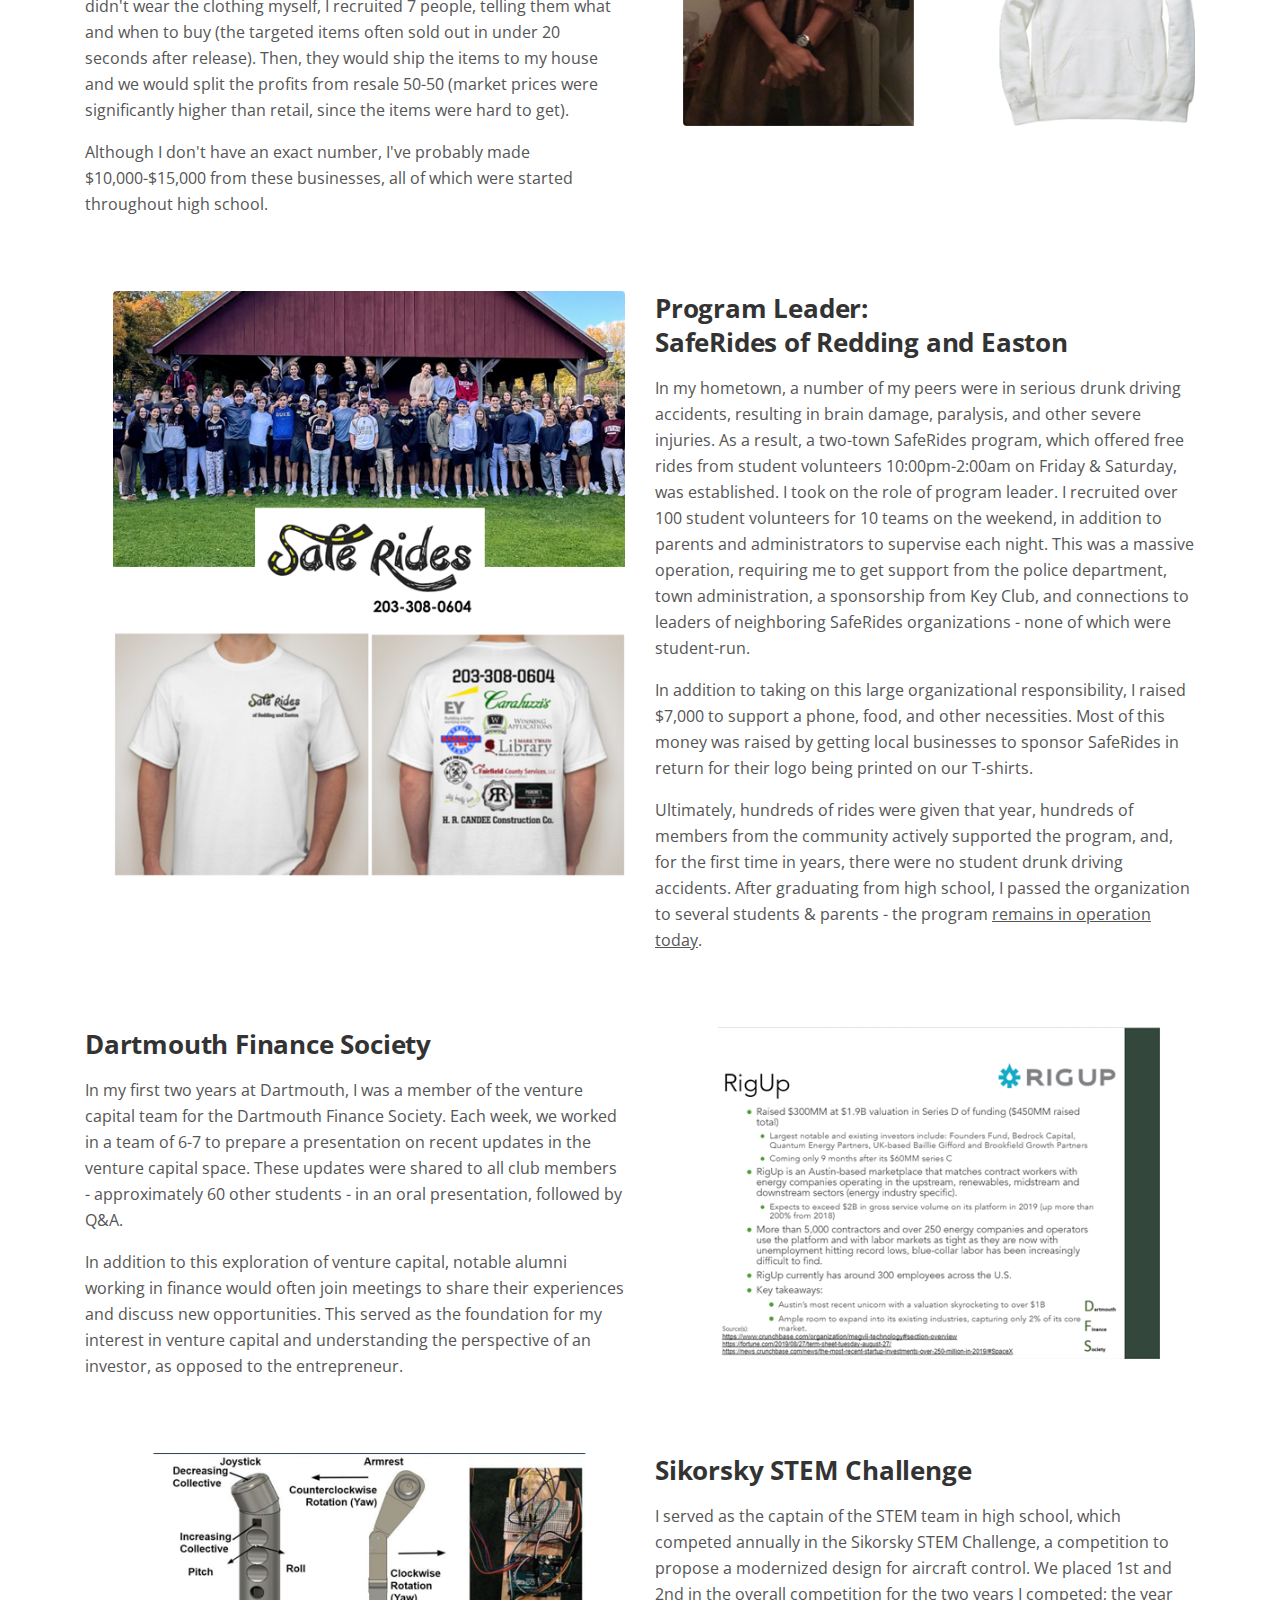
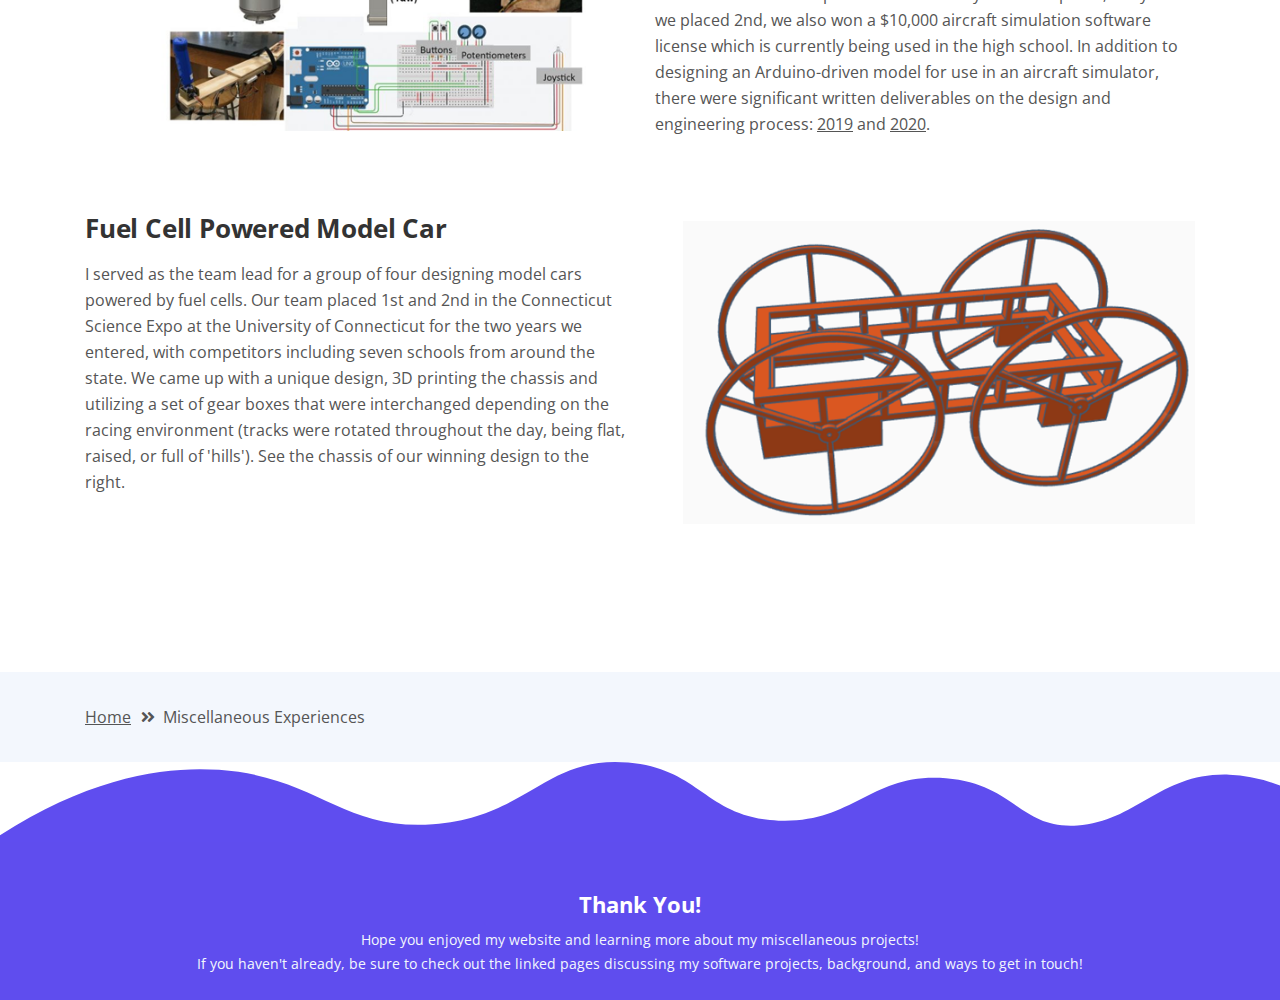
==== commit c7a0c9a6: "refactoring, comments, and grammatical edits" ====
--- a/miscellaneous-work.html
+++ b/miscellaneous-work.html
@@ -26,7 +26,6 @@
     <link href="css/bootstrap.css" rel="stylesheet">
     <link href="css/fontawesome-all.css" rel="stylesheet">
     <link href="css/swiper.css" rel="stylesheet">
-	<link href="css/magnific-popup.css" rel="stylesheet">
 	<link href="css/styles.css" rel="stylesheet">
 	
 	<!-- Icon -->
@@ -44,14 +43,9 @@
     </div>
     <!-- end of preloader -->
     
-
     <!-- Navigation -->
     <nav class="navbar navbar-expand-lg navbar-dark navbar-custom fixed-top">
         <div class="container">
-
-            <!-- Text Logo - Use this if you don't have a graphic logo -->
-            <!-- <a class="navbar-brand logo-text page-scroll" href="index.html">Tivo</a> -->
-
             <!-- Image Logo -->
             <a class="navbar-brand logo-image" href="index.html"><img src="images/lp-logo.svg" alt="alternative"></a>
 
@@ -71,9 +65,6 @@
                     <li class="nav-item">
                         <a class="nav-link page-scroll" href="index.html#about">ABOUT ME</a>
                     </li>
-                    <!-- <li class="nav-item">
-                        <a class="nav-link page-scroll" href="#details">PROJECTS</a>
-                    </li> -->
 
                     <!-- Dropdown Menu -->
                     <li class="nav-item dropdown">
@@ -102,13 +93,12 @@
     </nav> <!-- end of navbar -->
     <!-- end of navigation -->
 
-
     <!-- Header -->
     <header id="header" class="ex-header">
         <div class="container">
             <div class="row">
                 <div class="col-lg-12">
-                    <h1>My Miscellaneous Experiences!</h1>
+                    <h1>Miscellaneous Experiences!</h1>
                 </div> <!-- end of col -->
             </div> <!-- end of row -->
         </div> <!-- end of container -->
@@ -121,7 +111,7 @@
             <div class="row">
                 <div class="col-lg-12">
                     <div class="breadcrumbs">
-                        <a href="index.html">Home</a><i class="fa fa-angle-double-right"></i><span>Terms & Conditions</span>
+                        <a href="index.html">Home</a><i class="fa fa-angle-double-right"></i><span>Miscellaneous Experiences</span>
                     </div> <!-- end of breadcrumbs -->
                 </div> <!-- end of col -->
             </div> <!-- end of row -->
@@ -129,70 +119,307 @@
     </div> <!-- end of ex-basic-1 -->
     <!-- end of breadcrumbs -->
 
-
-    <!-- Terms Content -->
+    <!-- Miscellaneous Project Content -->
     <div class="ex-basic-2">
         <div class="container">
             <div class="row">
                 <div class="col-lg-12">
-                    <div class="text-container">
-                        <h3>Limitations Of Liability</h3>
-                        <p>Tivo also automatically collects and receives certain information from your computer or mobile device, including the activities you perform on our Website, the Platforms, and the Applications, the type of hardware and software you are using (for example, your operating system or browser), and information obtained from cookies. For example, each time you visit the Website or otherwise use the Services, we automatically collect your IP address, browser and device type, access times, the web page from which you came, the regions from which you navigate the web page, and the web page(s) you access (as applicable).</p>
-                        <p>When you first register for a Tivo account, and when you use the Services, we collect some <a class="blue" href="#your-link">Personal Information</a> about you such as:</p>
-                        <ul class="list-unstyled li-space-lg indent">
-                            <li class="media">
-                                <i class="fas fa-square"></i>
-                                <div class="media-body">The geographic area where you use your computer and mobile devices should be the same with the one on the receipt</div>
-                            </li>
-                            <li class="media">
-                                <i class="fas fa-square"></i>
-                                <div class="media-body">Your full name, username, and email address and other contact details must be provided using the dedicated form</div>
-                            </li>
-                            <li class="media">
-                                <i class="fas fa-square"></i>
-                                <div class="media-body">A unique Tivo user ID (an alphanumeric string) which is assigned to you upon registration and session</div>
-                            </li>
-                            <li class="media">
-                                <i class="fas fa-square"></i>
-                                <div class="media-body">Other optional information as part of your account profile are not required and you should not mention them</div>
-                            </li>
-                            <li class="media">
-                                <i class="fas fa-square"></i>
-                                <div class="media-body">Your IP Address and, when applicable, timestamp related to your consent and confirmation of consent are mandatory</div>
-                            </li>
-                            <li class="media">
-                                <i class="fas fa-square"></i>
-                                <div class="media-body">Other information submitted by you or your organizational representatives via various methods is not taken into consideration</div>
-                            </li>
-                        </ul>
+                    <div class="image-container-large">
+                        <img class="img-fluid" src="images/all-misc-composite.png" alt="alternative">
+                    </div> <!-- end of image-container-large -->
+                    <!-- MSLB -->
+                    <div class="text-container">
+                        <div class="row">
+                            <div class="col-md-6">
+                                <h3>Chair of Student Leadership Board:<br>Magnuson Center for Entrepreneurship</h3>
+                                <p>
+                                    Collectively, the student leadership board for Dartmouth's <a href="https://magnuson.dartmouth.edu/">Magnuson Center for 
+                                    Entrepreneurship</a>, the center for entrepreneurial programming at Dartmouth, organizes 
+                                    student entrepreneurship activities and workshops, draws student interest to venture 
+                                    capital, engages with Dartmouth alumni in the innovation space, connects to other 
+                                    universities' entrepreneuriship centers, and provides resources for promising Dartmouth startups. 
+                                    Although numbers vary year-to-year, there are currently 16 students on the leadership board - including 
+                                    undergraduate, masters, and PhD students.
+                                </p>
+                                <p>
+                                    I have been a part of the student leadership board since freshman year. Before becoming chair (the 
+                                    board's leader) in January 2020, I served as the head of the student outreach team, which 
+                                    involved featuring a number of student startups to the larger Dartmouth community, designing and 
+                                    sharing marketing content for upcoming events, and growing our <a href="https://www.instagram.com/magnusoncenterstudents/">social media pages</a> from less than 
+                                    300 followers to over 1,200. In addition, I served as the leader for the venture capital team, 
+                                    which required organizing the <a href="https://www.vcic.org/">Venture Capital Investment Competition</a> Workshops and a regional competition, 
+                                    and worked on the events team, which required organizing events with guest speakers, including a panel 
+                                    discussion with alumni of <a href="https://www.ycombinator.com/">Y Combinator</a> and moderating a discussion with <a href="https://www.crunchbase.com/person/geoff-ralston">Y Combinator President Geoff 
+                                    Ralston</a>.
+                                </p>
+                                <p>
+                                    As chair of the board, I manage the other leaders, determine the direction of the Magnuson Center's future 
+                                    programming and <a href="https://magnuson.dartmouth.edu/magnuson-center-campus-ventures/">development of the MCCV startup recruiting platform</a>, 
+                                    and work with the center's Alumni Board as our student representative. I also cover miscellaneous 
+                                    responsibilities; for example, I recently discussed entrepreneurial expansion strategies with Trinity College's president, 
+                                    <a href="https://en.wikipedia.org/wiki/Joanne_Berger-Sweeney">Joanne Berger-Sweeney</a>, and other administrators.
+                                </p>
+                            </div> <!-- end of col -->
+                            <div class="col-md-6">
+                                <div class="image-container-small">
+                                    <img class="img-fluid" src="images/mslb-composite.png" alt="alternative">
+                                </div> <!-- end of image-container-small -->
+                            </div> <!-- end of col -->
+                        </div> <!-- end of row -->
                     </div> <!-- end of text-container -->
                     
-                    <div class="text-container">
-                        <h3>Terms And Conditions</h3>
-                        <p>Under no circumstances shall Tivo be liable for any direct, indirect, special, incidental or consequential damages, including, but not limited to, loss of data or profit, arising out of the use, or the inability to use, the materials on this site, even if Tivo or an authorized representative has been advised of the possibility of such damages. If your use of materials from this site results in the need for servicing, repair or correction of equipment or data, you assume any costs thereof should only be provided by the user of the application.</p>
-                    </div> <!-- end of text-container -->
-
-                    <div class="text-container">
-                        <h3>License Types & Template Usage</h3>
-                        <p>All our templates inherit the GNU general public license from HTML. All .PSD & CSS files are packaged separately and are not licensed under the GPL 2.0. Instead, these files inherit Tivo Personal Use License. These files are given to all Clients on a personal use basis. You may not offer them, <a class="blue" href="#your-link">modified or unmodified</a>, for redistribution or resale of any kind. You can’t use one of our themes on a HTML domain. More on HTML Vs CSS, you can read here. You can use our templates do develop sites for your clients and also for a limited amount of personal projects.</p>
-                        <p>Services help our customers promote their products and services, marketing and advertising; engaging audiences; scheduling and publishing messages; and analyze the results are always measured better with a dedicated analytics tool.</p>
-                    </div> <!-- end of text-container -->
-
-                    <div class="text-container">
-                        <h3>Designer Membership And How It Applies</h3>
-                        <p>By using any of the Services, or submitting or collecting any Personal Information via the Services, you consent to the collection, transfer, storage disclosure, and use of your Personal Information in the manner set out in this Privacy Policy. If you do not consent to the use of your Personal Information in these ways, please stop using the Services if you don't whish to customize the template for your online project.</p>
+                    <!-- Treasurer, XΓE -->
+                    <div class="text-container">
+                        <div class="row">
+                            <div class="col-md-6">
+                                <div class="image-container-small">
+                                    <img class="img-fluid" src="images/xre-composite.png" alt="alternative">
+                                </div> <!-- end of image-container-small -->
+                            </div> <!-- end of col -->
+                            <div class="col-md-6">
+                                <h3>Treasurer: Chi Gamma Epsilon</h3>
+                                <p>
+                                    As treasurer of the local fraternity Chi Gamma Epsilon, I am responsible for the 
+                                    active management of $450,000 in annual income. Since we have no national organization and 
+                                    the house's advisors have a hands-off approach to operational management, I am solely responsible 
+                                    for overseeing day-to-day expenses, bills, long-term savings, working with Dartmouth administration, 
+                                    and filing taxes and related forms. Since taking on this role in the summer of 2021, I have saved the 
+                                    house over $30,000 while funding and leading a number of new house improvement projects. I also 
+                                    recently designed a new sales structure for our fraternity-owned parking lot, increasing quarterly 
+                                    income by $20,000. I'm also in the process of creating an investment structure for our long-term 
+                                    savings fund, which has grown from $27,000 to $57,000 after years of financial struggles, and 
+                                    designing new methods of ensuring the fraternities long-term security, like removing student 
+                                    access to the long-term fund I've helped create.
+                                </p>
+                                <p>
+                                    In addition to my role's core responsibilities, I play a key role as one of ten voting members on 
+                                    the executive board and actively explore methods of improving the fraternity's commitment to 
+                                    positive values and community improvement. This includes the promotion and successful implementation 
+                                    of mandatory philanthropy work for all members of the fraternity and onboarding a new executive position 
+                                    that promotes discussion around mental health and upholding of the house's core motto: Come As You Are. 
+                                </p>
+                            </div> <!-- end of col -->
+                        </div> <!-- end of row -->
+                    </div> <!-- end of text-container -->
+
+                    <!-- Venture Capital Investment Competition -->
+                    <div class="text-container">
+                        <div class="row">
+                            <div class="col-md-6">
+                                <h3>Venture Capital Investment Competition</h3>
+                                <p>
+                                    The <a href="https://www.vcic.org/">Venture Capital Investment Competition (VCIC)</a> is a global intercollegiate 
+                                    competition in which students are judged on their ability to analyze 3 real startups seeking funding 
+                                    and pitch an investment strategy to a panel of venture capitalists. I competed on Dartmouth's first and 
+                                    second undergraduate VCIC team, <a href="https://magnuson.dartmouth.edu/blog/2020/02/12/vcic/">placing 1st</a> and 
+                                    <a href="https://magnuson.dartmouth.edu/vcic-2021/">2nd</a> in the 
+                                    Boston Regional Competition in winter of 2020 and 2021 
+                                    respectively. Check out our deliverables for the <a href="files/vcic-2020-deliverable.pdf">2020 final investment proposition</a> 
+                                    and <a href="files/vcic-2021-deliverable.pdf">2021 final investment proposition</a>.
+                                </p>
+                                <p>
+                                    The competition is preceded by an intense series of workshops in which 25 students, selected from ~60 applicants, 
+                                    are trained on the principles of venture capital by the Executive Director of Private Equity and Venture Capital 
+                                    of Dartmouth's Tuck School of Business, <a href="https://www.crosslinkcapital.com/team/jim-feuille/">Jim Feuille</a>. During 
+                                    the fall and winter workshops - which consist of a slightly modified version of Tuck's MBA course on venture capital - the 25 students are 
+                                    narrowed down to 6 for the final team.
+                                </p>
+                                <p>
+                                    Since my time competing on the two teams, I have helped organize and judge the VCIC workshops, an internal competition, 
+                                    and a new <a href="https://magnuson.dartmouth.edu/blog/2021/02/24/vcic-competition-spring-2021/">Northeast Regional Competition</a> 
+                                    hosted by Dartmouth. At the Northeast Regional Competition, I moderated a conversation with keynote speaker Geoff Ralston, president of Y Combinator.
+                                </p>
+                            </div> <!-- end of col -->
+                            <div class="col-md-6">
+                                <div class="image-container-small">
+                                    <img class="img-fluid" src="images/vcic-composite.png" alt="alternative">
+                                </div> <!-- end of image-container-small -->
+                            </div> <!-- end of col -->
+                        </div> <!-- end of row -->
                     </div> <!-- end of text-container -->
                     
-                    <div class="text-container last">
-                        <h3>Assets Used In The Live Preview Content</h3>
-                        <p>Tivo Landing Page uses tracking technology on the landing page, in the Applications, and in the Platforms, including mobile application identifiers and a unique Hootsuite user ID to help us recognize you across different Services, to monitor usage and web traffic routing for the Services, and to customize and improve the Services. By visiting Tivo or using the Services you agree to the use of cookies in your browser and HTML-based emails. Cookies are small text files placed on your device when you visit a <a class="blue" href="#your-link">web site</a> in order to track use of the site and to improve your user experience.</p>
-                        <a class="btn-outline-reg" href="index.html">BACK</a>
-                    </div> <!-- end of text-container -->
-                </div>
+                    <!-- Economics Research -->
+                    <div class="text-container">
+                        <div class="row">
+                            <div class="col-md-6">
+                                <div class="image-container-small">
+                                    <img class="img-fluid" src="images/econ-research-composite.png" alt="alternative">
+                                </div> <!-- end of image-container-small -->
+                            </div> <!-- end of col -->
+                            <div class="col-md-6">
+                                <h3>Economics Research</h3>
+                                <p>
+                                    During my studies at Dartmouth, I've had the opportunity to conduct in-depth economics 
+                                    research. I'll focus on two in particular: (1) an econometric analysis of the relationship between 
+                                    employment and alcohol consumption and (2) macroeconomic advice for Uruguay.
+                                </p>
+                                <p>
+                                    Using STATA and data from the National Longitudal Survey of Youth, I worked with a team to 
+                                    use a difference-in-differences model and 2-stage least squares regression with a dummy exogenous 
+                                    variable - state excise tax rates - to explore the effects of alcohol consumption on employment. Surprisingly, our estimates 
+                                    suggested that individuals with lowered alcohol consumption experience no statistically significant 
+                                    increase in employment. Check out <a href="files/econ-research-paper.pdf">the paper we wrote</a> for 
+                                    this rigorous study.
+                                </p>
+                                <p>
+                                    In another economics research project, myself and a teammate explore the economy of Uruguay  
+                                    and present advice for economic growth, monetary policy, and fiscal policy, with support. Check  
+                                    out our handouts for proposed changes to <a href="files/uruguay-econ-growth.pdf">facilitate economic growth</a> 
+                                    and <a href="files/uruguay-fiscal-policy.pdf">improve fiscal policy</a>. You can also check out 
+                                    the <a href="https://drive.google.com/file/d/161AcSXcg8HFCD8I5GWI7SJu0olwxUNi3/view?usp=sharing">10 minute video</a> we produced to describe and 
+                                    support proposed changes to Uruguay's monetary policy.
+                                </p>
+                            </div> <!-- end of col -->
+                        </div> <!-- end of row -->
+                    </div> <!-- end of text-container -->
+
+                    <!-- Founding Startups -->
+                    <div class="text-container">
+                        <div class="row">
+                            <div class="col-md-6">
+                                <h3>Founding Startups</h3>
+                                <p>
+                                    In high school, I started a number of small businesses, some of which I continue working on today. 
+                                    My first business was taking care of people's animals; since my parents wouldn't allow my siblings and 
+                                    I to get a pet, I found a loophole to satisfy my love of animals - while still being parent-approved: starting 
+                                    a company called CritterCare. I had over 20 paying clients, constantly traveling to people's houses to take 
+                                    care of their pets or filling our house with dogs.
+                                </p>
+                                <p>
+                                    In addition to CritterCare, I started a 3D printing business, tutoring service for classes and standardized testing, 
+                                    a clothing resale business, and frequently attended tag sales on weekends to find stuff to list on eBay (one of 
+                                    my tag sale partners-in-crime is featured in the bottom left with a good looking fur coat). For my 3D 
+                                    printing business, I sold plastic versions of decorative automotive parts for collectors' cars and motorcycles; the 
+                                    original parts were either no longer available or ridiculously expensive. One of my most popular items was a plastic 
+                                    cap for the shocks of the 1983 Honda CB1100F motorcycle, which more than paid for all of my printer expenses alone. I also ran 
+                                    a tutoring business with a few friends from high school - to this day, I ocassionally Zoom past clients that are still 
+                                    looking for help. My last semi-formal business was reselling high demand clothing, like Supreme. Although I 
+                                    didn't wear the clothing myself, I recruited 7 people, telling them what and when to buy (the targeted items 
+                                    often sold out in under 20 seconds after release). Then, they would ship the items to my house and we would split 
+                                    the profits from resale 50-50 (market prices were significantly higher than retail, since the items were hard to get).
+                                </p>
+                                <p>
+                                    Although I don't have an exact number, I've probably made $10,000-$15,000 from these businesses, all of which were started 
+                                    throughout high school.
+                                </p>
+                            </div> <!-- end of col -->
+                            <div class="col-md-6">
+                                <div class="image-container-small">
+                                    <img class="img-fluid" src="images/startups-composite.png" alt="alternative">
+                                </div> <!-- end of image-container-small -->
+                            </div> <!-- end of col -->
+                        </div> <!-- end of row -->
+                    </div> <!-- end of text-container -->
+
+                    <!-- SafeRides of Redding and Easton -->
+                    <div class="text-container">
+                        <div class="row">
+                            <div class="col-md-6">
+                                <div class="image-container-small">
+                                    <img class="img-fluid" src="images/saferides-composite.png" alt="alternative">
+                                </div> <!-- end of image-container-small -->
+                            </div> <!-- end of col -->
+                            <div class="col-md-6">
+                                <h3>Program Leader:<br>SafeRides of Redding and Easton</h3>
+                                <p>
+                                    In my hometown, a number of my peers were in serious drunk driving accidents, resulting in 
+                                    brain damage, paralysis, and other severe injuries. As a result, a two-town SafeRides program,
+                                    which offered free rides from student volunteers 10:00pm-2:00am on Friday & Saturday, was established. 
+                                    I took on the role of program leader. I recruited over 100 student volunteers for 10 teams on the weekend, 
+                                    in addition to parents and administrators to supervise each night. This was a massive operation, requiring me to  
+                                    get support from the police department, town administration, a sponsorship from Key Club, and connections to 
+                                    leaders of neighboring SafeRides organizations - none of which were student-run.
+                                </p>
+                                <p>
+                                    In addition to taking on this large organizational responsibility, I raised $7,000 to support a phone, food, and 
+                                    other necessities. Most of this money was raised by getting local businesses to sponsor SafeRides in return for their logo being printed 
+                                    on our T-shirts.
+                                </p>
+                                <p>
+                                    Ultimately, hundreds of rides were given that year, hundreds of members from the community actively supported 
+                                    the program, and, for the first time in years, there were no student drunk driving accidents. After graduating from high school, I passed the organization 
+                                    to several students & parents - the program <a href="https://www.facebook.com/groups/SafeRidesofReddingandEaston/">remains in operation today</a>.
+                                </p>
+                            </div> <!-- end of col -->
+                        </div> <!-- end of row -->
+                    </div> <!-- end of text-container -->
+                    
+                    <!-- Dartmouth Finance Society -->
+                    <div class="text-container">
+                        <div class="row">
+                            <div class="col-md-6">
+                                <h3>Dartmouth Finance Society</h3>
+                                <p>
+                                    In my first two years at Dartmouth, I was a member of the venture capital team for the 
+                                    Dartmouth Finance Society. Each week, we worked in a team of 6-7 to prepare a presentation 
+                                    on recent updates in the venture capital space. These updates were shared to all club  
+                                    members - approximately 60 other students - in an oral presentation, followed by Q&A.
+                                </p>
+                                <p>
+                                    In addition to this exploration of venture capital, notable alumni working in finance would 
+                                    often join meetings to share their experiences and discuss new opportunities. This served as 
+                                    the foundation for my interest in venture capital and understanding the perspective of an investor, 
+                                    as opposed to the entrepreneur.
+                                </p>
+                            </div> <!-- end of col -->
+                            <div class="col-md-6">
+                                <div class="image-container-small">
+                                    <img class="img-fluid" src="images/dfs-slideshow.png" alt="alternative">
+                                </div> <!-- end of image-container-small -->
+                            </div> <!-- end of col -->
+                        </div> <!-- end of row -->
+                    </div> <!-- end of text-container -->
+
+                    <!-- Sikorsky STEM Challenge -->
+                    <div class="text-container">
+                        <div class="row">
+                            <div class="col-md-6">
+                                <div class="image-container-small">
+                                    <img class="img-fluid" src="images/sikorsky-composite.png" alt="alternative">
+                                </div> <!-- end of image-container-small -->
+                            </div> <!-- end of col -->
+                            <div class="col-md-6">
+                                <h3>Sikorsky STEM Challenge</h3>
+                                <p>
+                                    I served as the captain of the STEM team in high school, which competed annually 
+                                    in the Sikorsky STEM Challenge, a competition to propose a modernized design for aircraft control. 
+                                    We placed 1st and 2nd in the overall competition for the two years I competed; the year 
+                                    we placed 2nd, we also won a $10,000 aircraft simulation software license which is currently being 
+                                    used in the high school. In addition to designing an Arduino-driven model for use in an aircraft 
+                                    simulator, there were significant written deliverables on the design and engineering process: 
+                                    <a href="files/sikorsky-report-2019.pdf">2019</a> and <a href="files/sikorsky-report-2020.pdf">2020</a>.
+                                </p>
+                            </div> <!-- end of col -->
+                        </div> <!-- end of row -->
+                    </div> <!-- end of text-container -->
+
+                    <!-- Fuel Cell Powered Car -->
+                    <div class="text-container">
+                        <div class="row">
+                            <div class="col-md-6">
+                                <h3>Fuel Cell Powered Model Car</h3>
+                                <p>
+                                    I served as the team lead for a group of four designing model cars powered by fuel cells. 
+                                    Our team placed 1st and 2nd in the Connecticut Science Expo at the University of Connecticut 
+                                    for the two years we entered, with competitors including seven schools from around the state.
+                                    We came up with a unique design, 3D printing the chassis and utilizing a set of gear boxes 
+                                    that were interchanged depending on the racing environment (tracks were rotated throughout 
+                                    the day, being flat, raised, or full of 'hills'). See the chassis of our winning 
+                                    design to the right.
+                                </p>
+                            </div> <!-- end of col -->
+                            <div class="col-md-6">
+                                <div class="image-container-small">
+                                    <img class="img-fluid" src="images/fuel-cell-composite.png" alt="alternative">
+                                </div> <!-- end of image-container-small -->
+                            </div> <!-- end of col -->
+                        </div> <!-- end of row -->
+                    </div> <!-- end of text-container -->
+                </div> <!-- end of col-->
             </div> <!-- end of row -->
         </div> <!-- end of container -->
-    </div> <!-- end of ex-basic -->
-    <!-- end of terms content -->
+    </div> <!-- end of ex-basic-2 -->
+    <!-- end of miscellaneous project content -->
 
     
     <!-- Breadcrumbs -->
@@ -201,7 +428,7 @@
             <div class="row">
                 <div class="col-lg-12">
                     <div class="breadcrumbs">
-                        <a href="index.html">Home</a><i class="fa fa-angle-double-right"></i><span><h1>Miscellaneous Work<br>My Projects and Experiences!</h1></span>
+                        <a href="index.html">Home</a><i class="fa fa-angle-double-right"></i><span>Miscellaneous Experiences</span>
                     </div> <!-- end of breadcrumbs -->
                 </div> <!-- end of col -->
             </div> <!-- end of row -->
@@ -240,7 +467,6 @@
     <script src="js/bootstrap.min.js"></script> <!-- Bootstrap framework -->
     <script src="js/jquery.easing.min.js"></script> <!-- jQuery Easing for smooth scrolling between anchors -->
     <script src="js/swiper.min.js"></script> <!-- Swiper for image and text sliders -->
-    <script src="js/jquery.magnific-popup.js"></script> <!-- Magnific Popup for lightboxes -->
     <script src="js/validator.min.js"></script> <!-- Validator.js - Bootstrap plugin that validates forms -->
     <script src="js/scripts.js"></script> <!-- Custom scripts -->
 </body>
--- a/css/styles.css
+++ b/css/styles.css
@@ -150,12 +150,12 @@
 
 .btn-solid-reg {
 	display: inline-block;
-	padding: 1.1875rem 2.125rem 1.1875rem 2.125rem;
+	padding: .8rem 2.125rem .8rem 2.125rem;
 	border: 0.125rem solid #5f4dee;
 	border-radius: 2rem;
 	background-color: #5f4dee;
 	color: #fff;
-	font: 700 0.875rem/0 "Open Sans", sans-serif;
+	font: 700 0.875rem "Open Sans", sans-serif;
 	text-decoration: none;
 	transition: all 0.2s;
 }
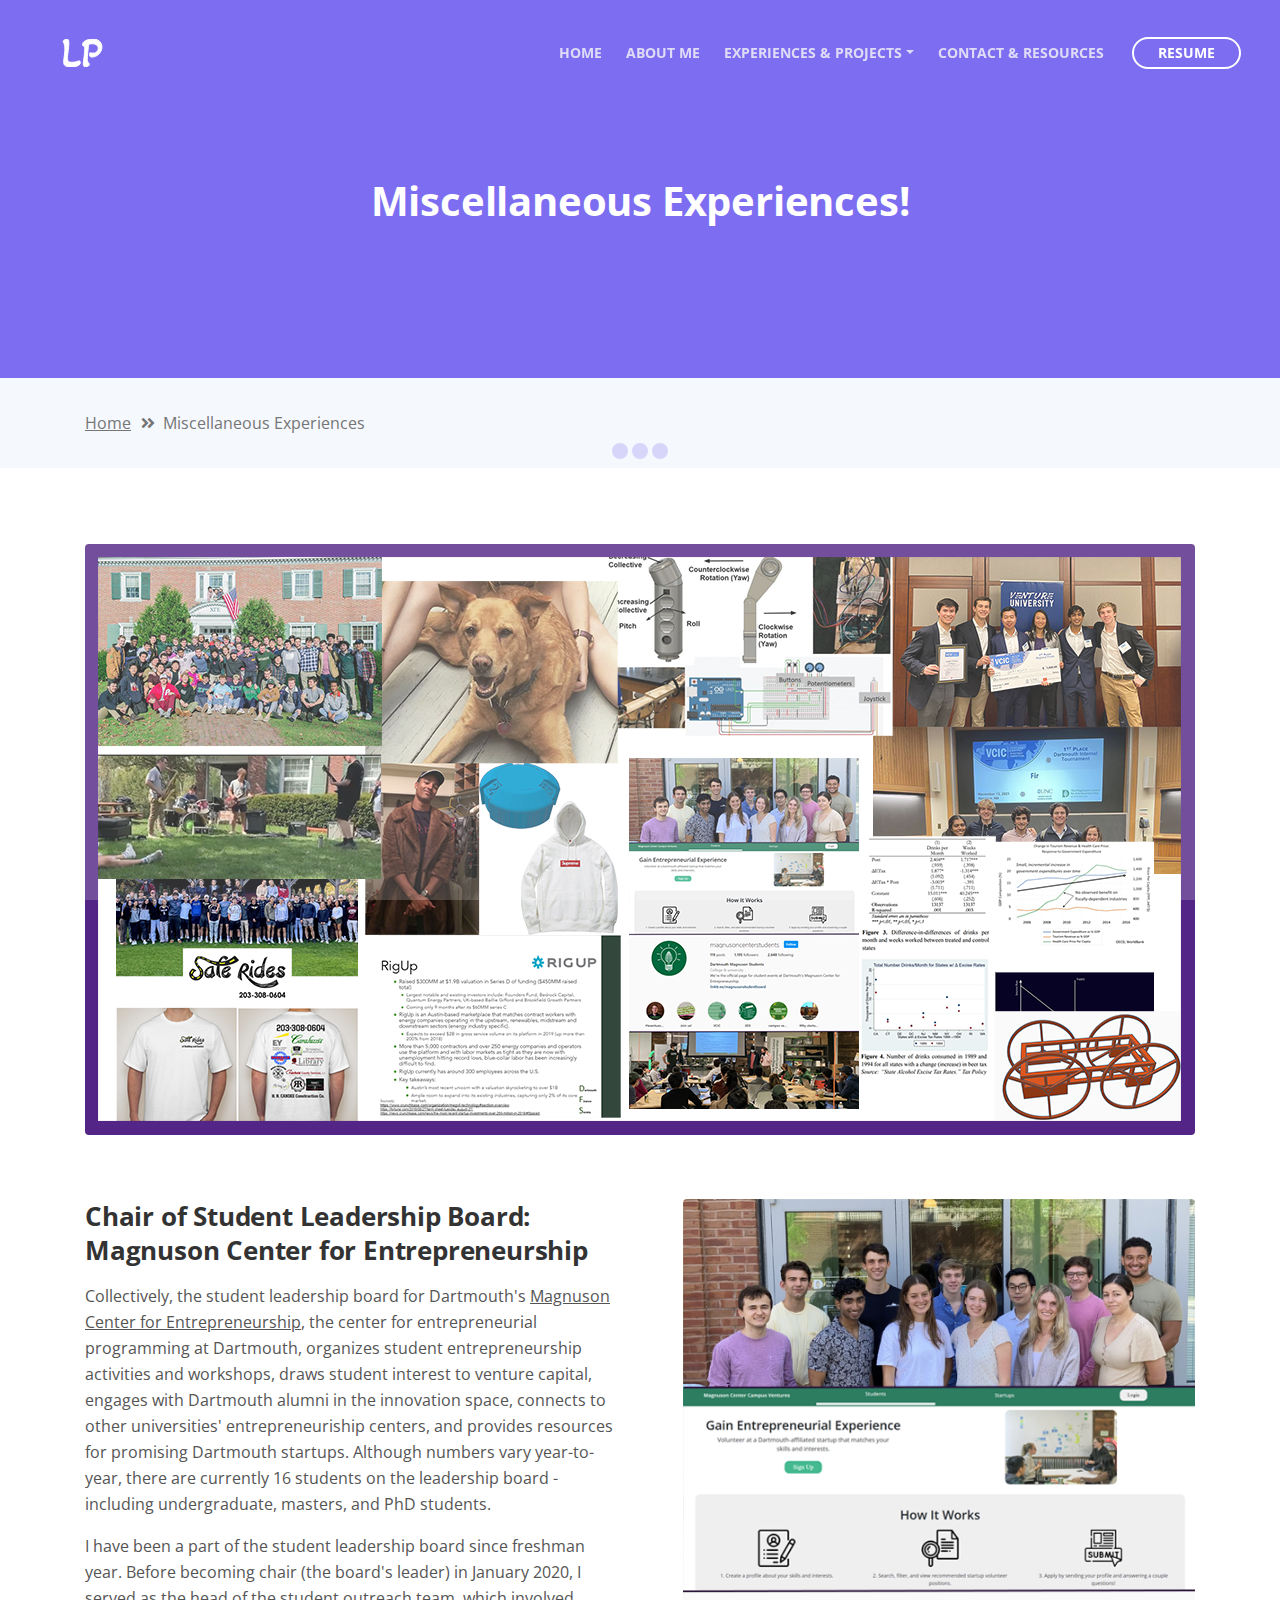
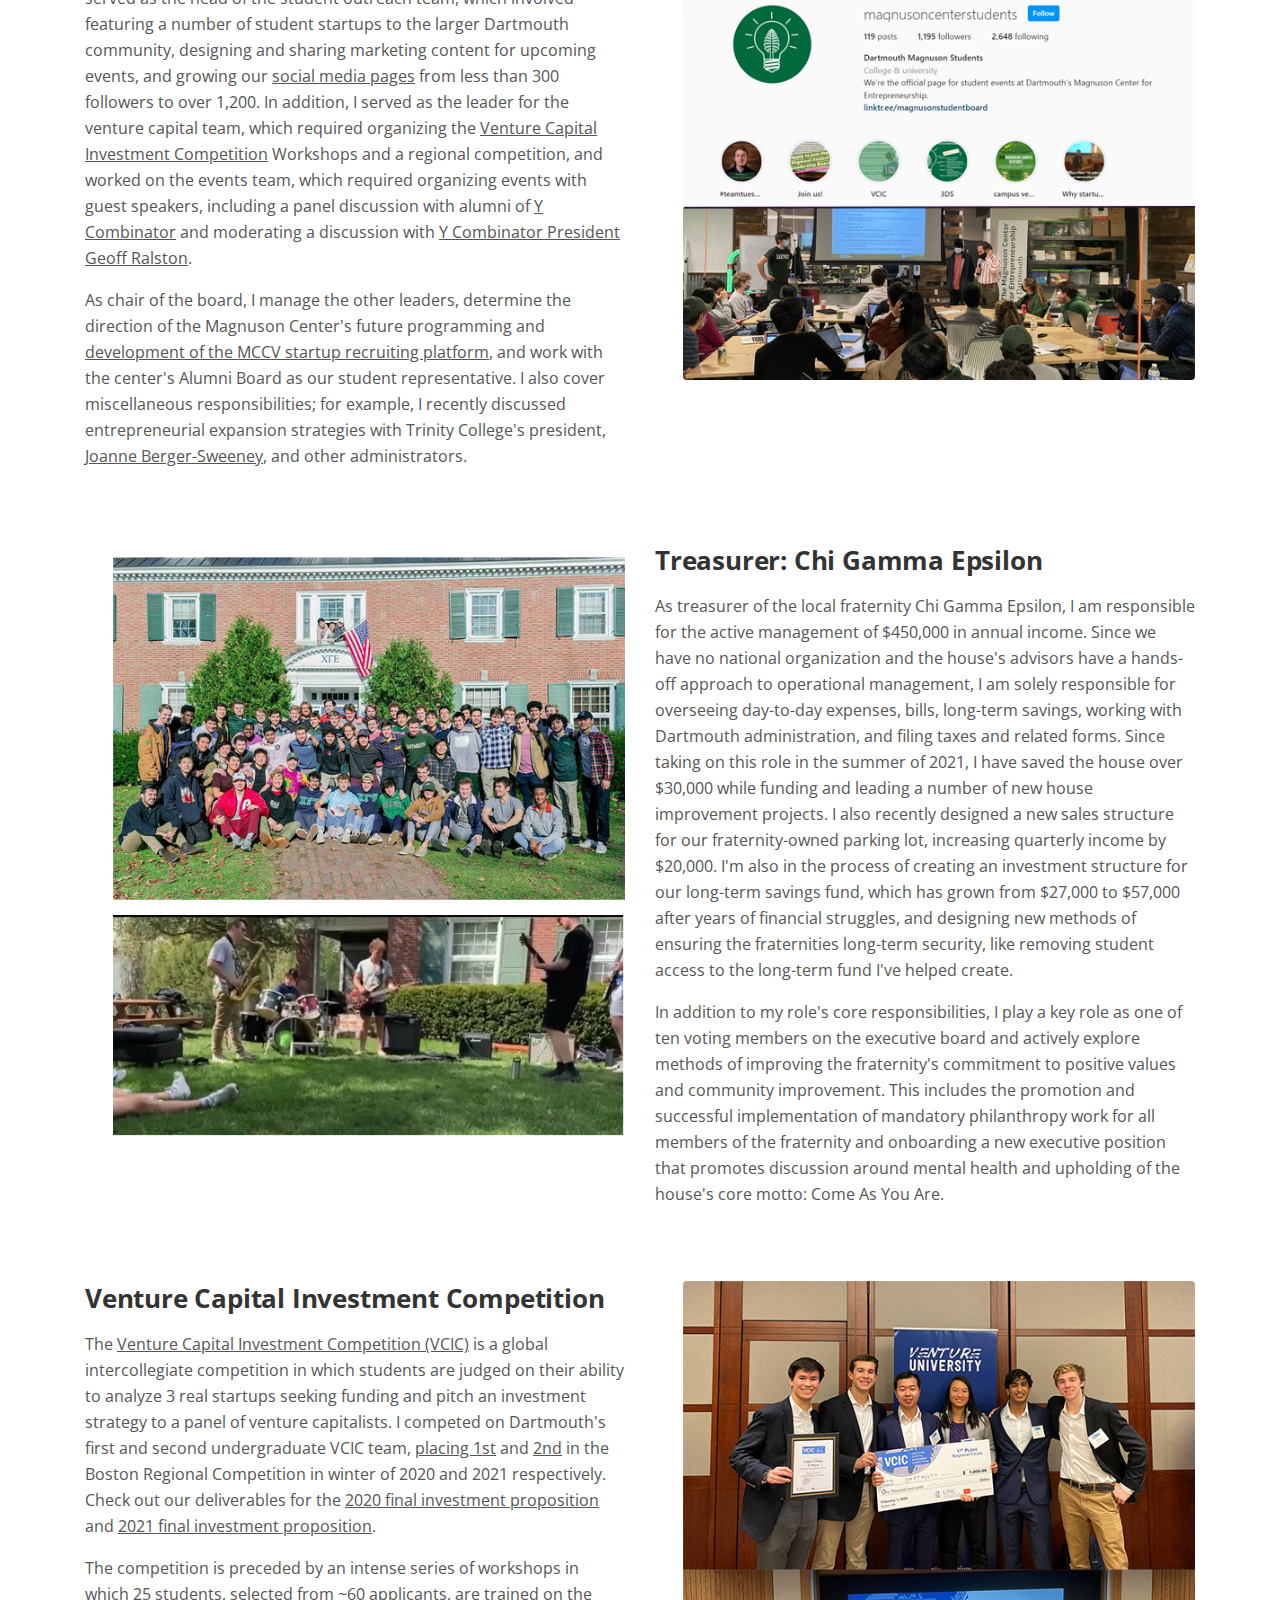
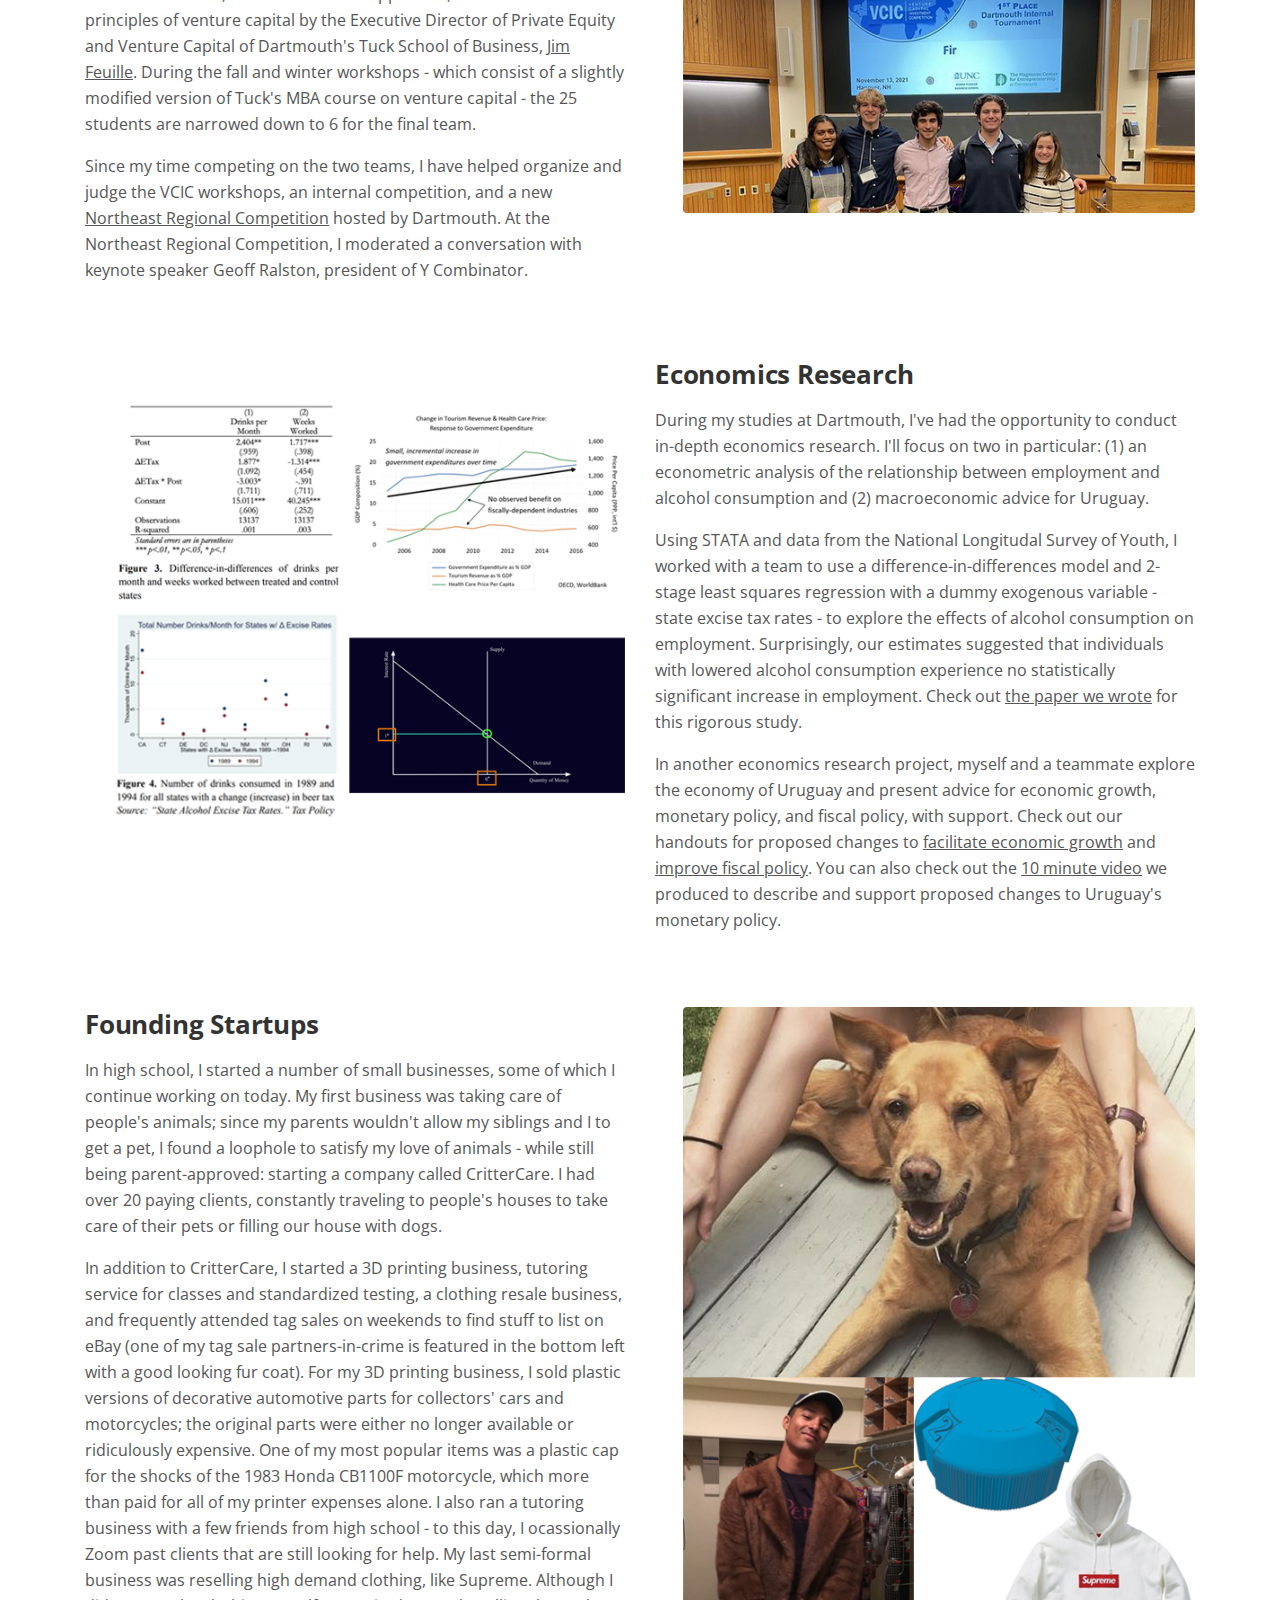
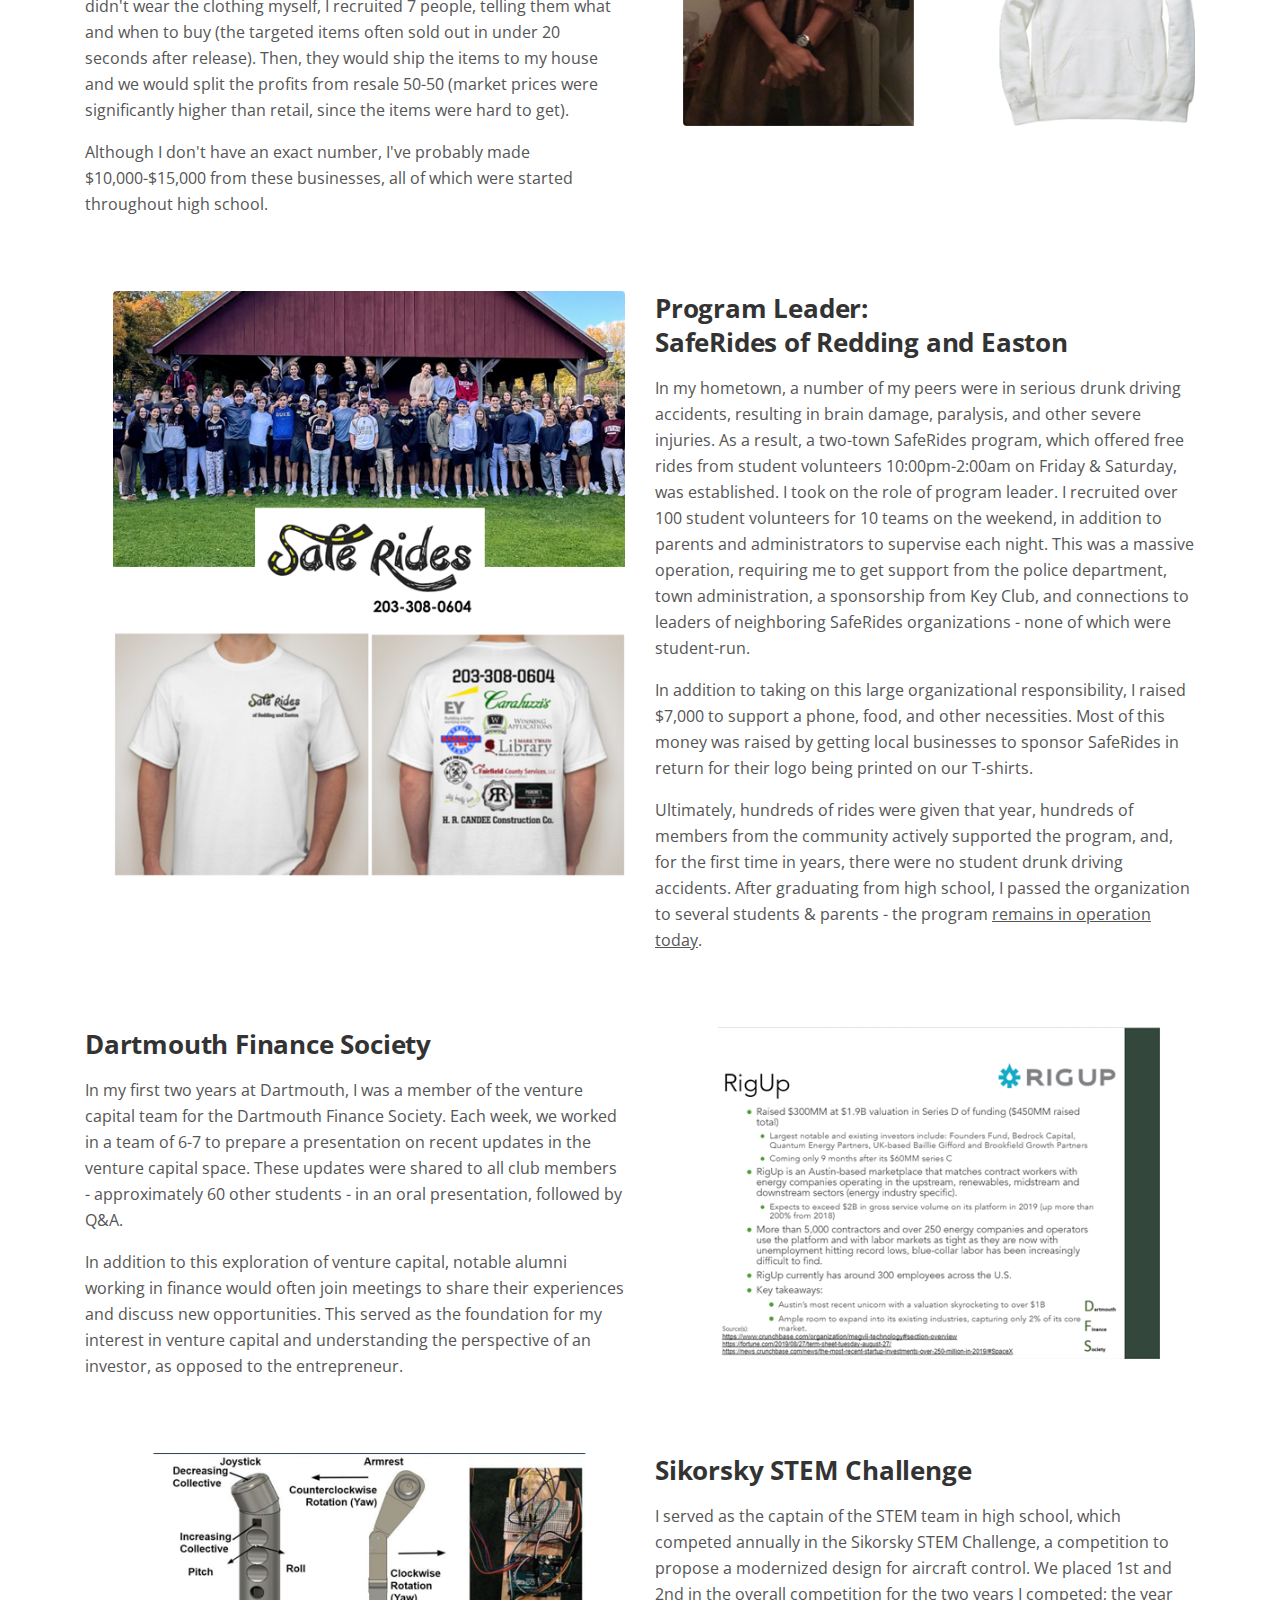
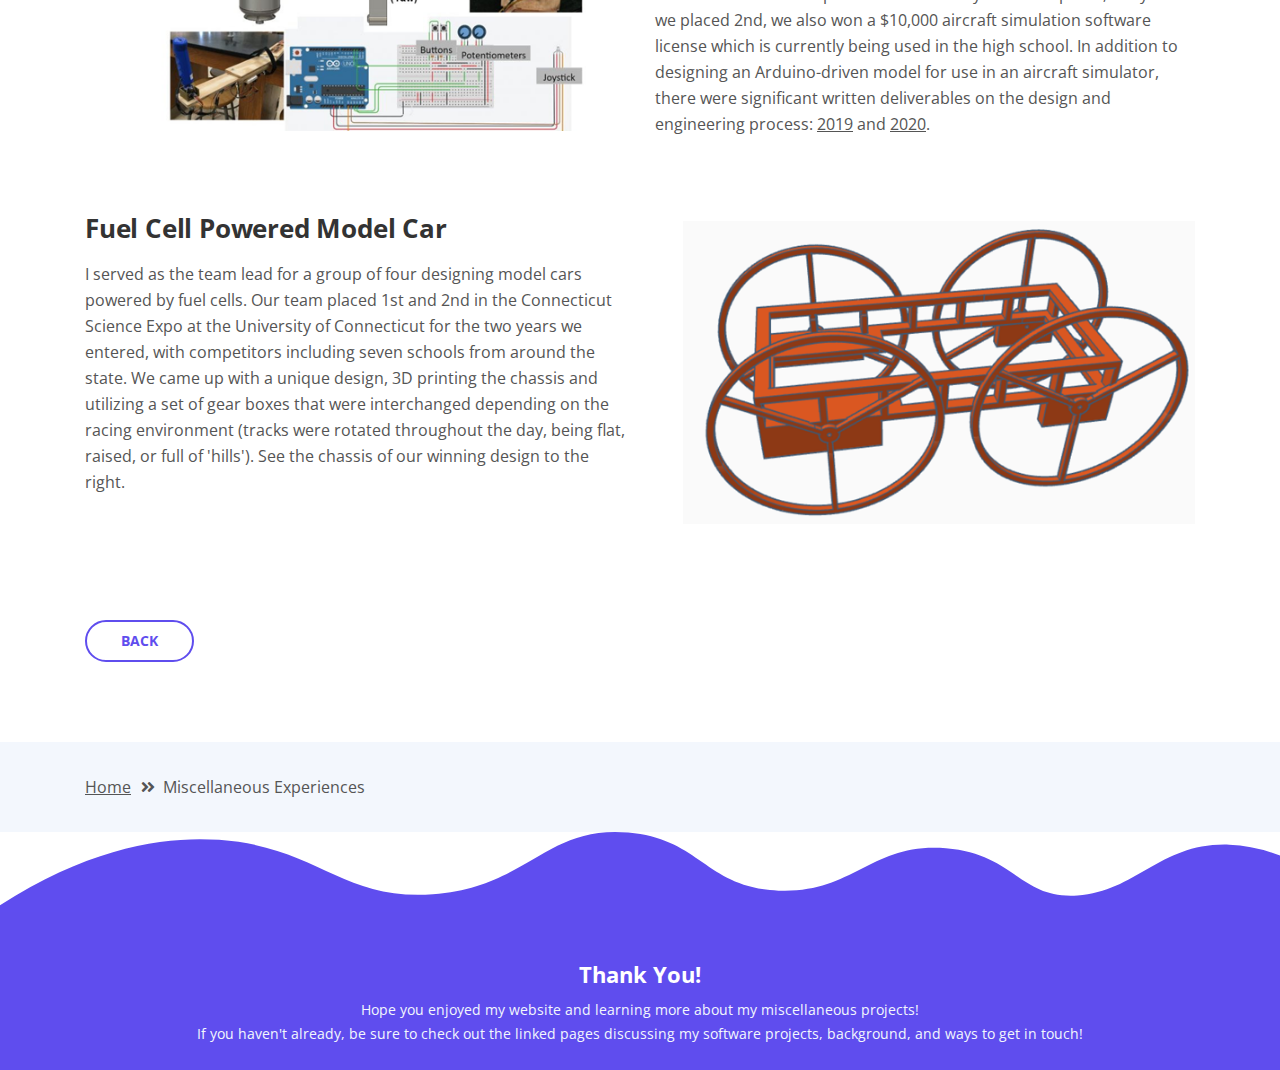
==== commit fffefade: "added breadcrumbs" ====
--- a/miscellaneous-work.html
+++ b/miscellaneous-work.html
@@ -415,13 +415,13 @@
                             </div> <!-- end of col -->
                         </div> <!-- end of row -->
                     </div> <!-- end of text-container -->
+                    <a class="btn-outline-reg" href="index.html">BACK</a>
                 </div> <!-- end of col-->
             </div> <!-- end of row -->
         </div> <!-- end of container -->
     </div> <!-- end of ex-basic-2 -->
     <!-- end of miscellaneous project content -->
 
-    
     <!-- Breadcrumbs -->
     <div class="ex-basic-1">
         <div class="container">
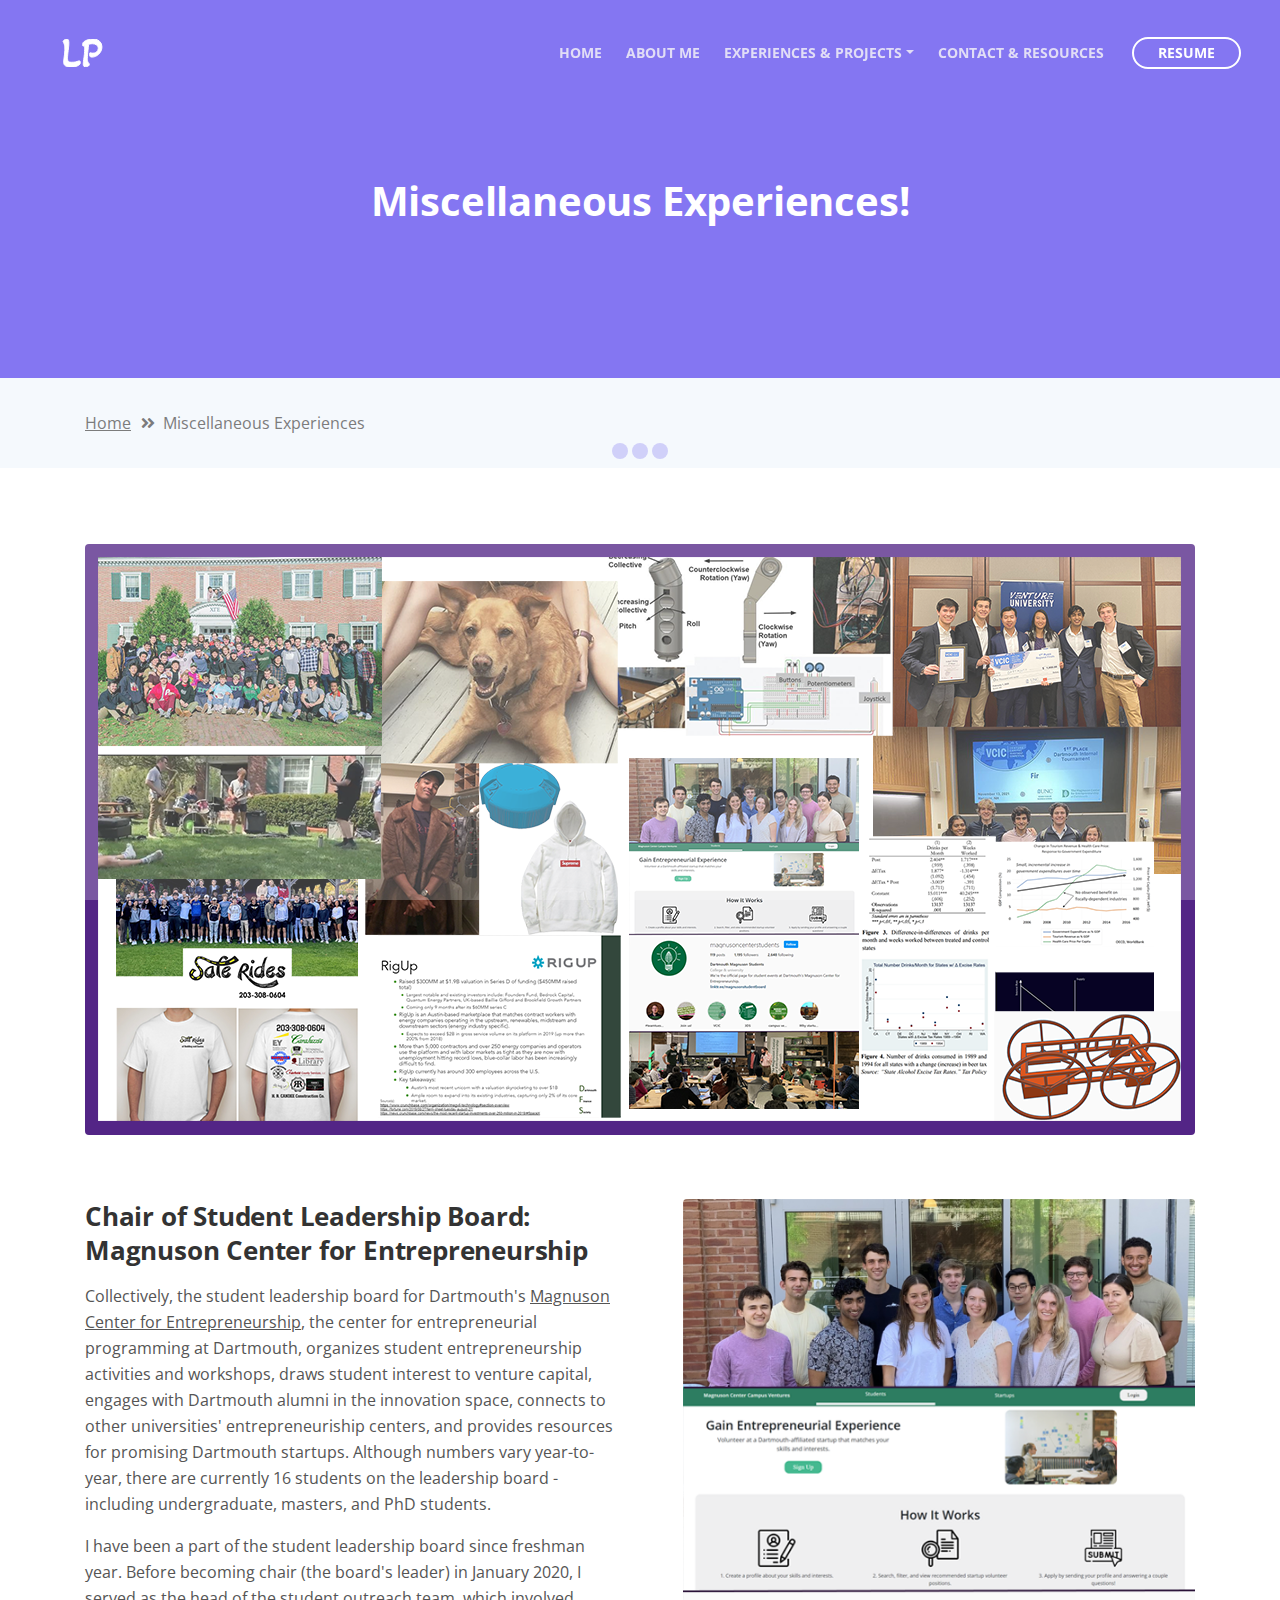
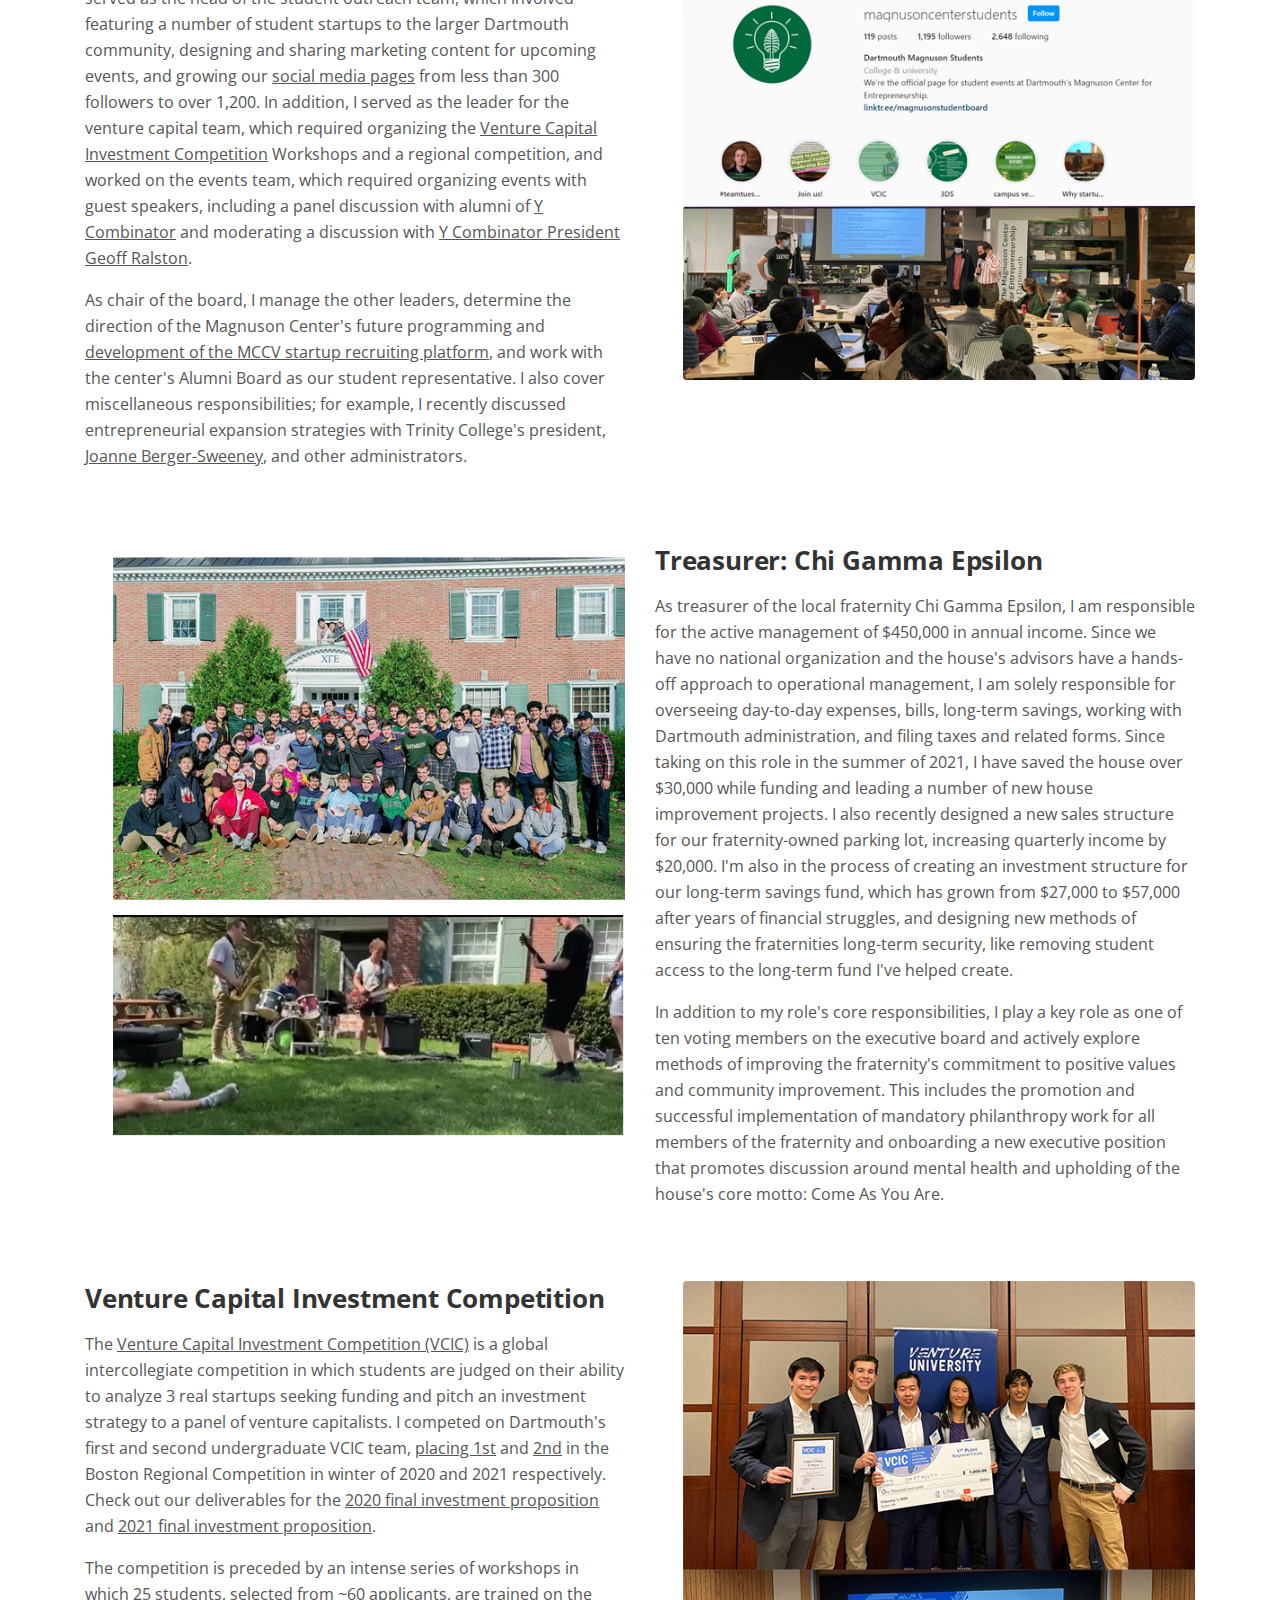
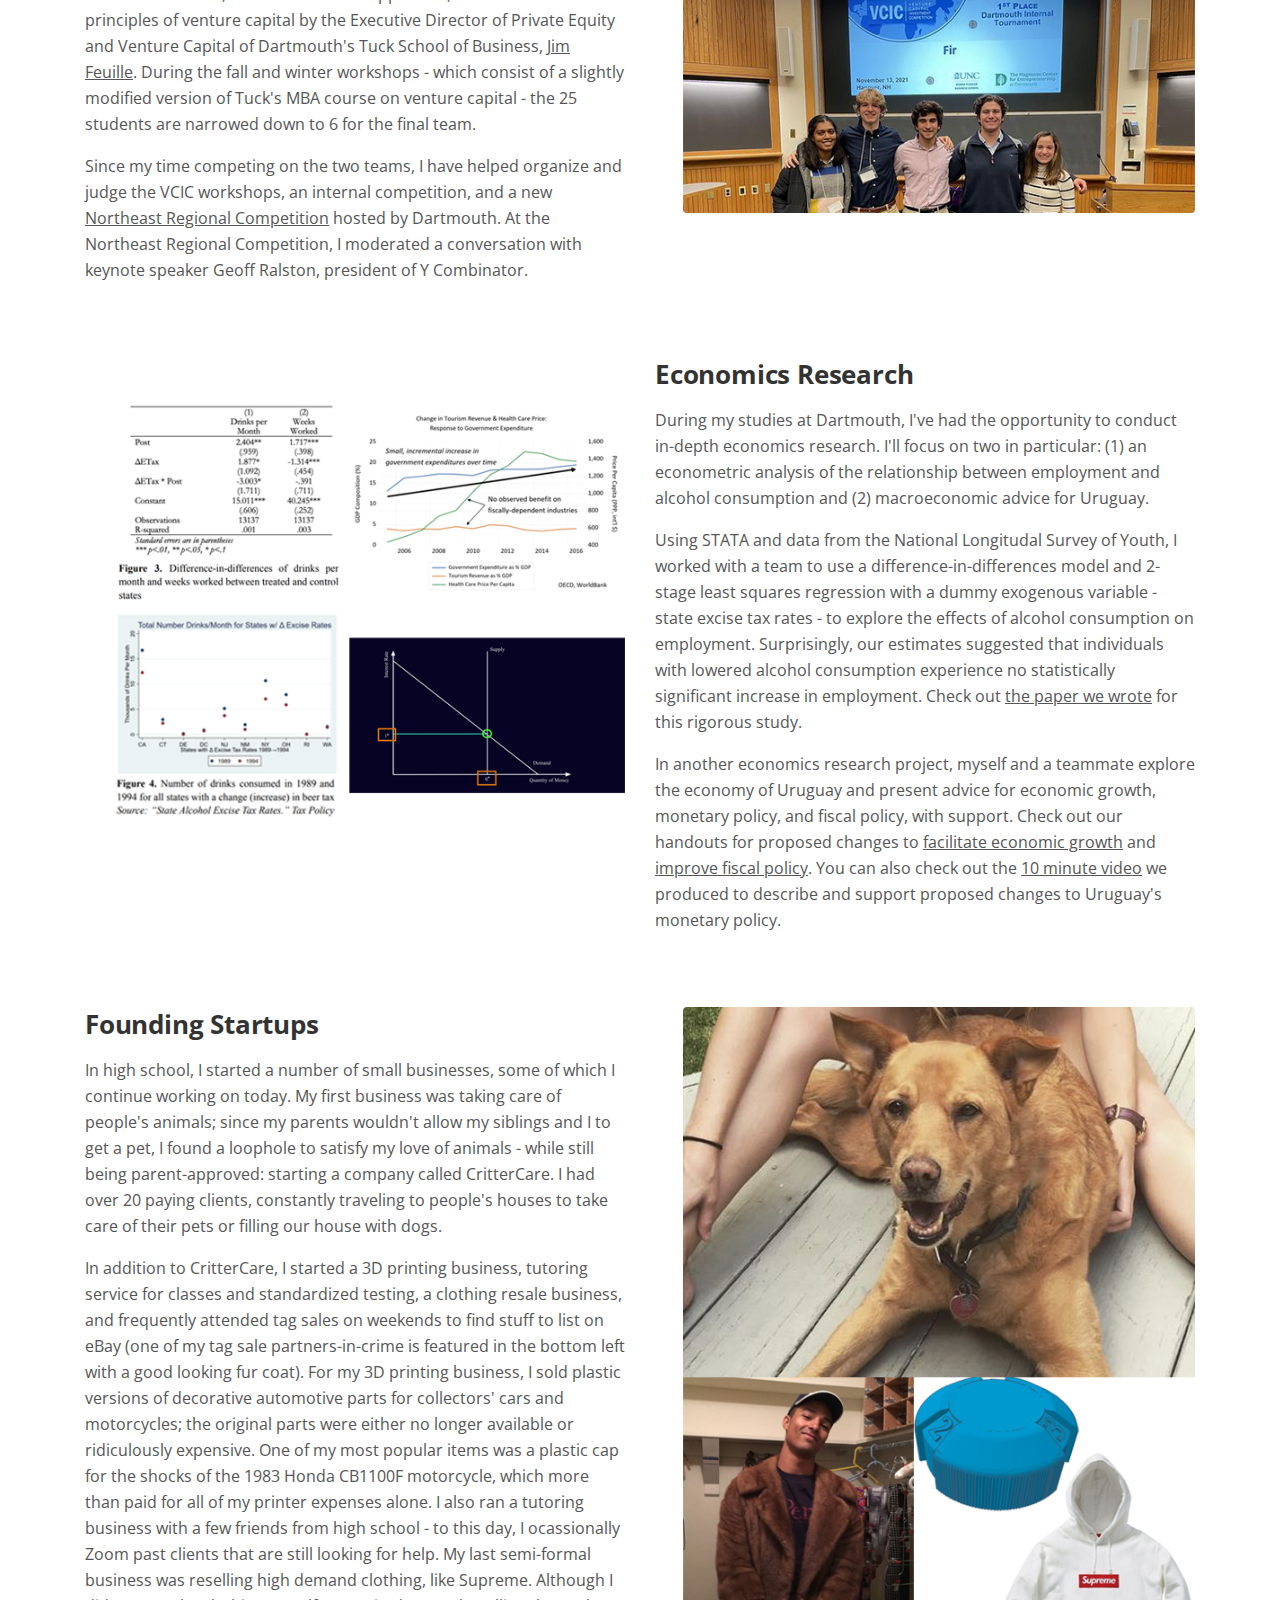
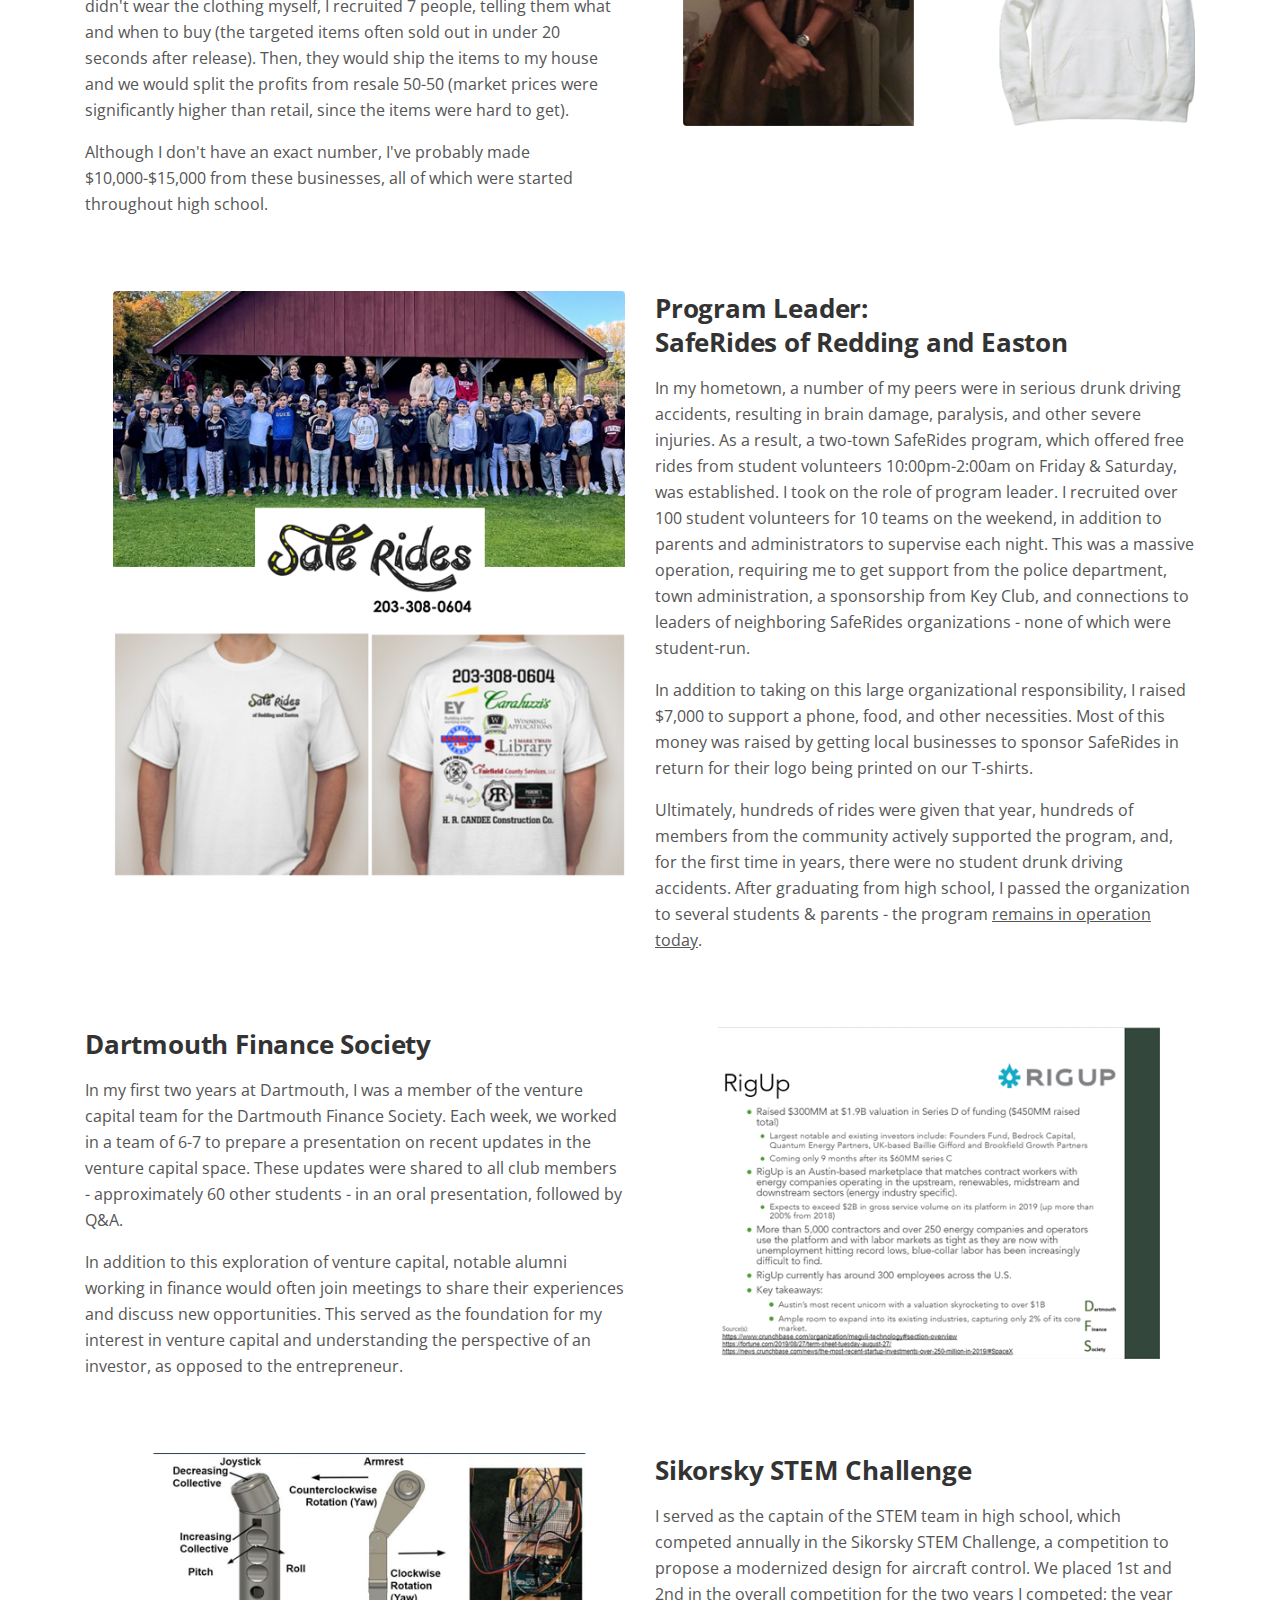
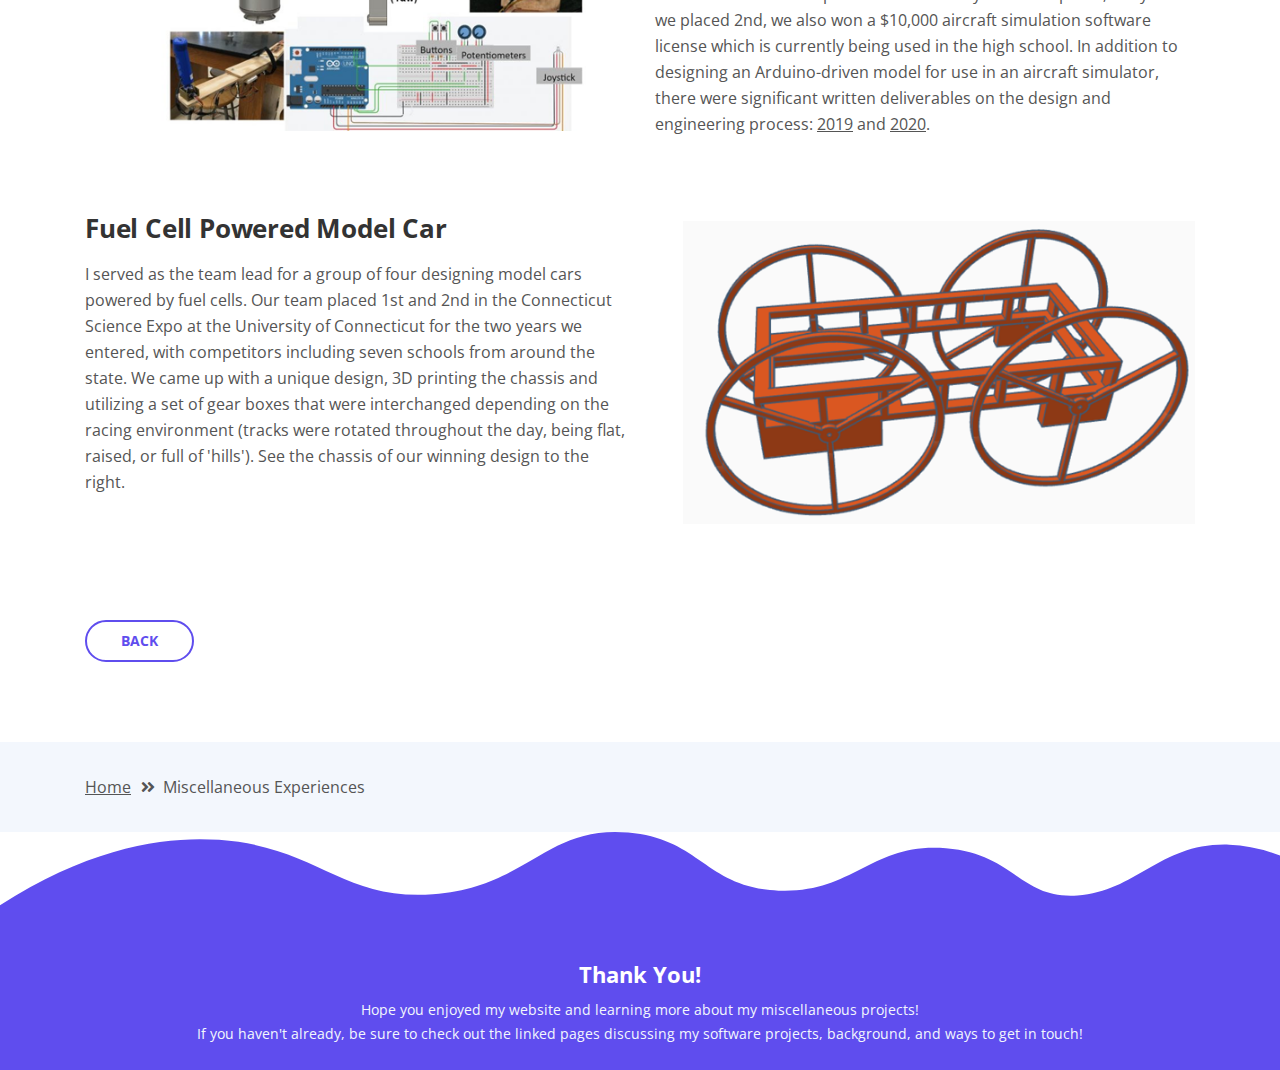
==== commit eb045bba: "added analytics" ====
--- a/miscellaneous-work.html
+++ b/miscellaneous-work.html
@@ -30,6 +30,16 @@
 	
 	<!-- Icon -->
     <link rel="icon" href="images/icon.png">
+
+    <!-- Global site tag (gtag.js) - Google Analytics -->
+    <script async src="https://www.googletagmanager.com/gtag/js?id=G-N171FLGHGJ"></script>
+    <script>
+        window.dataLayer = window.dataLayer || [];
+        function gtag(){dataLayer.push(arguments);}
+        gtag('js', new Date());
+
+        gtag('config', 'G-N171FLGHGJ');
+    </script>
 </head>
 <body data-spy="scroll" data-target=".fixed-top">
     
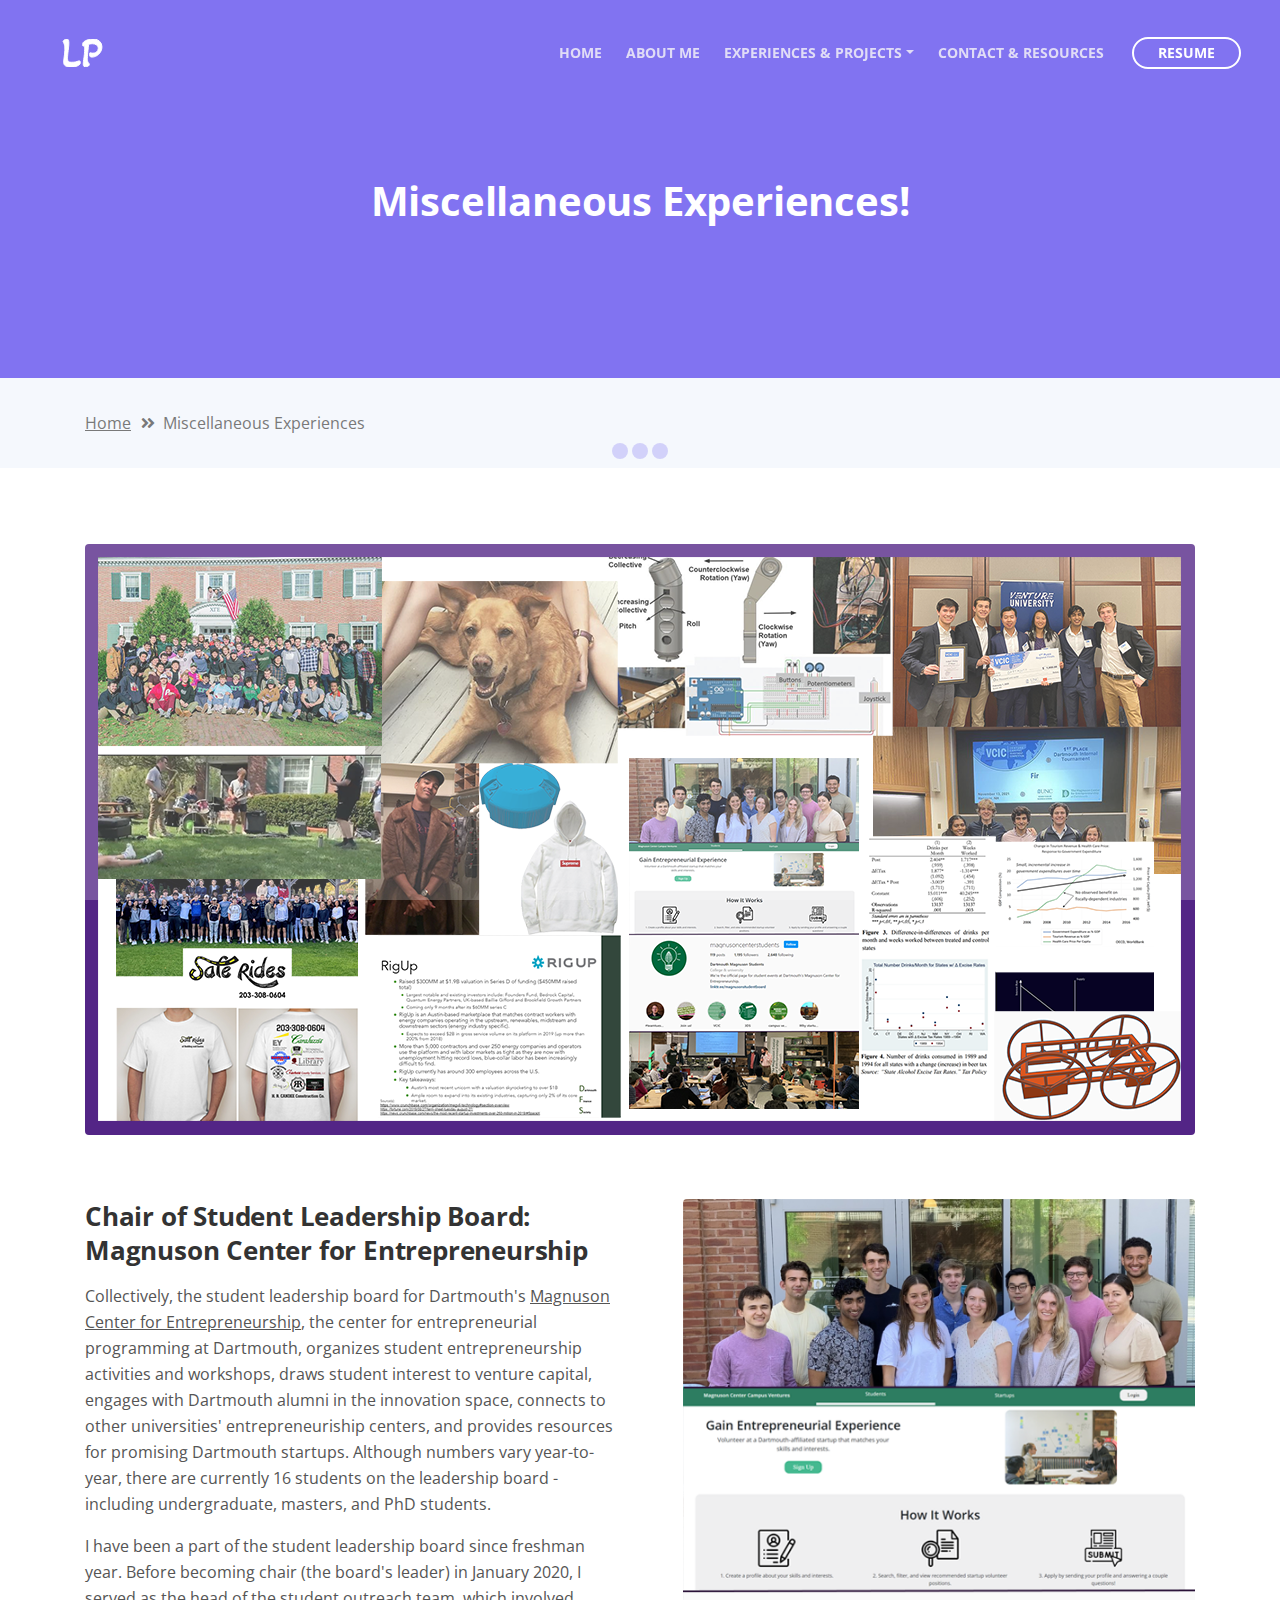
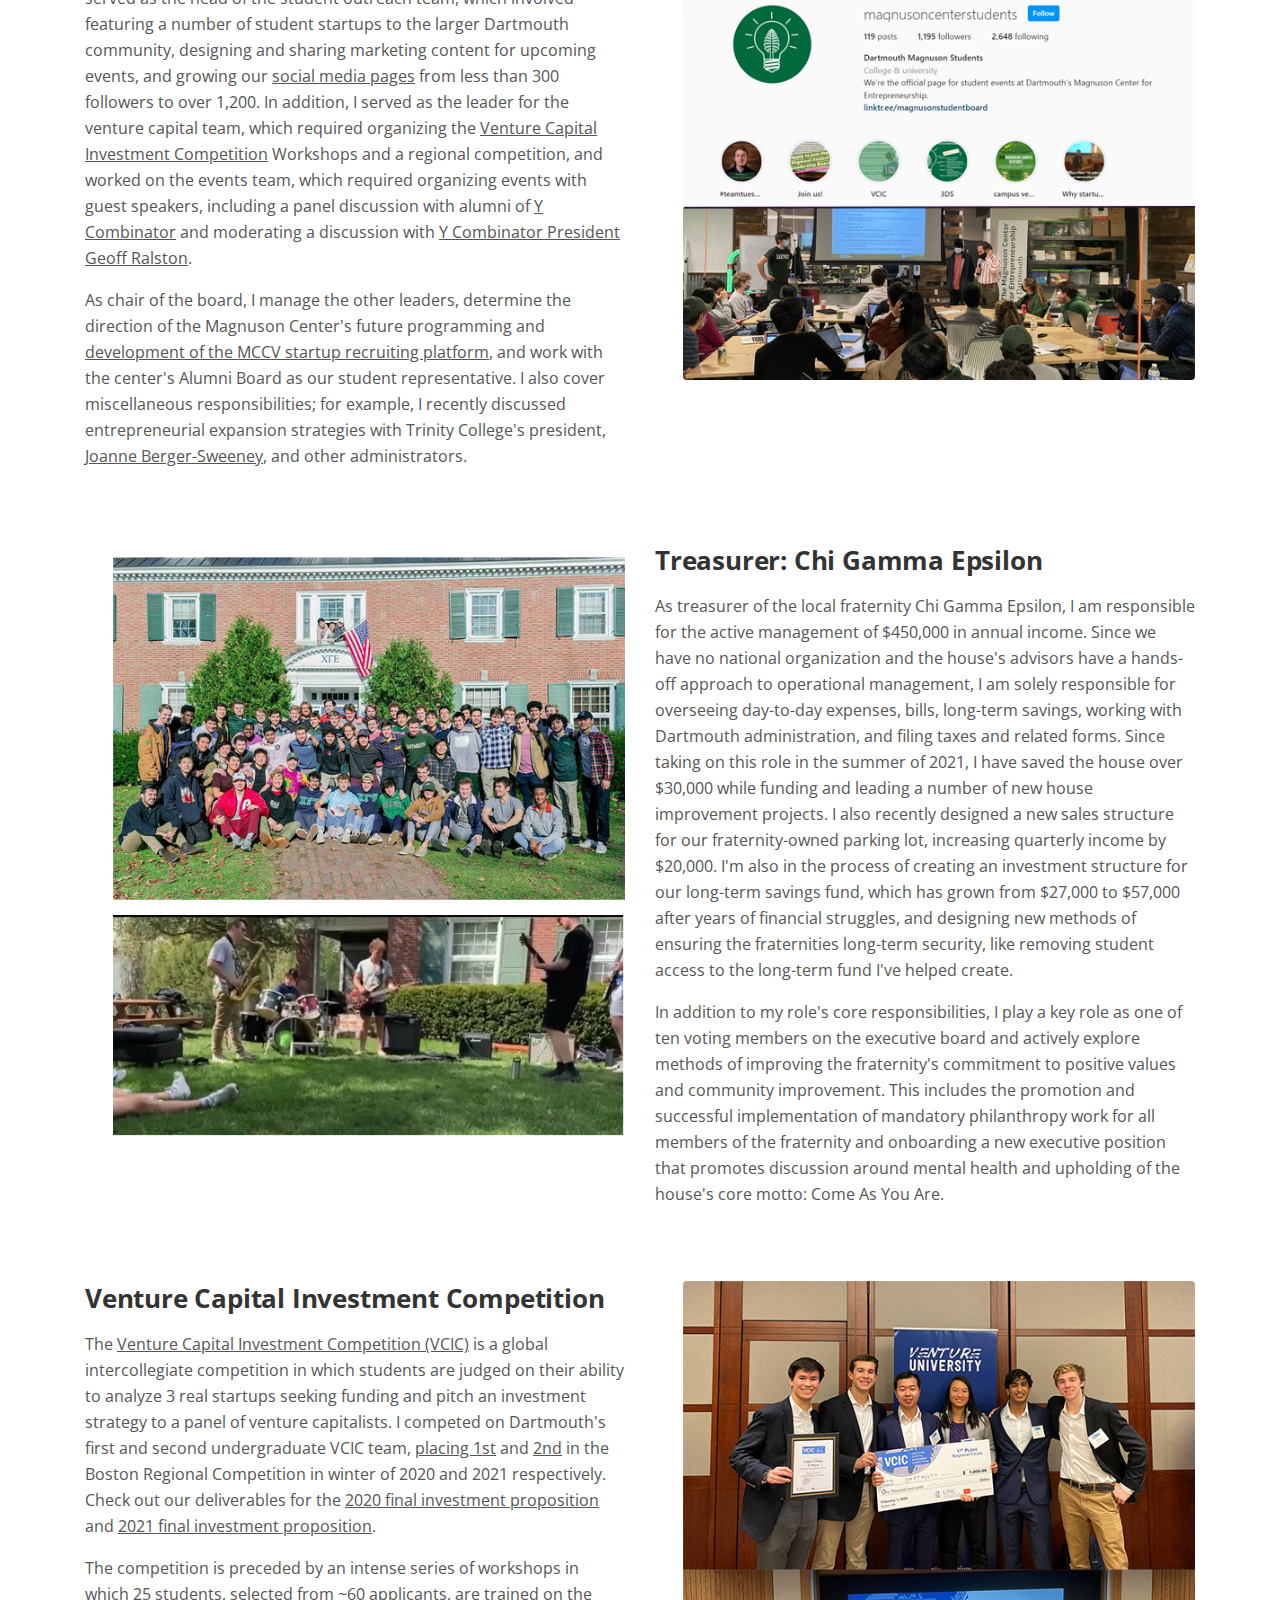
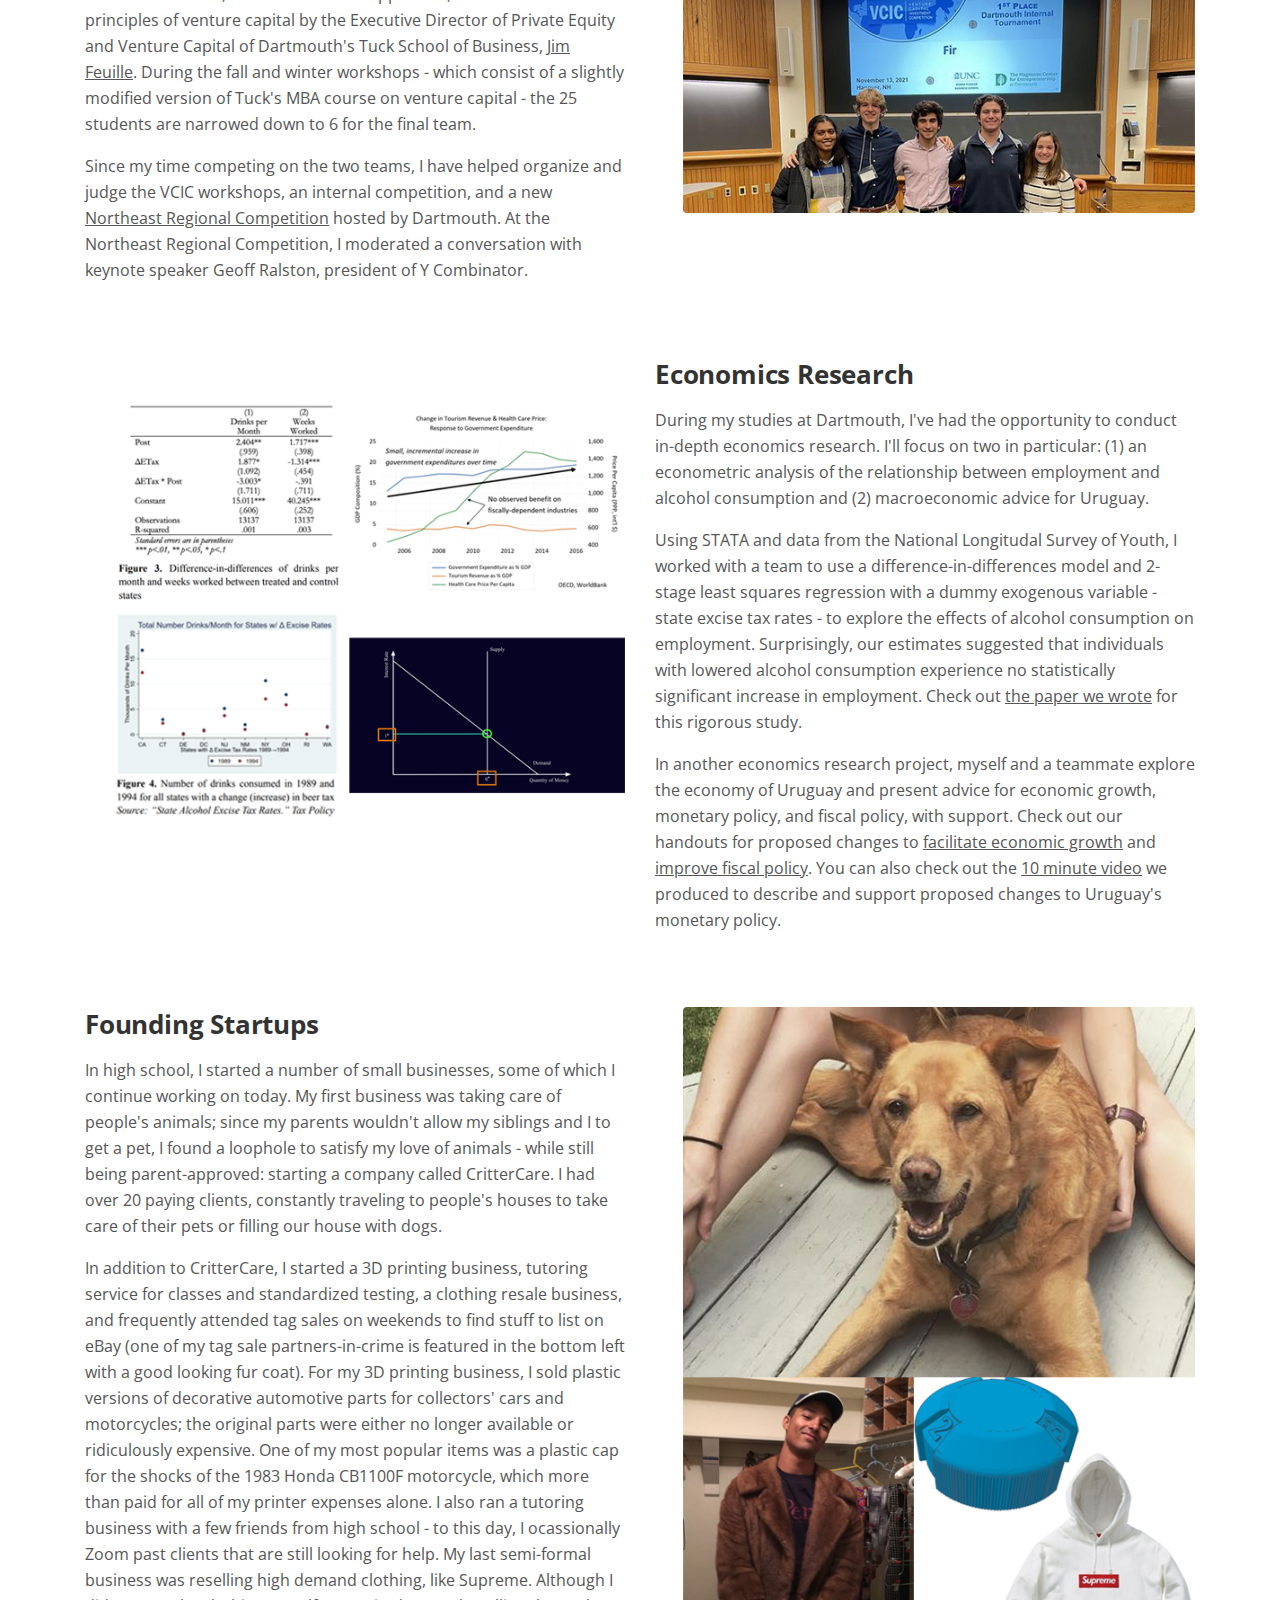
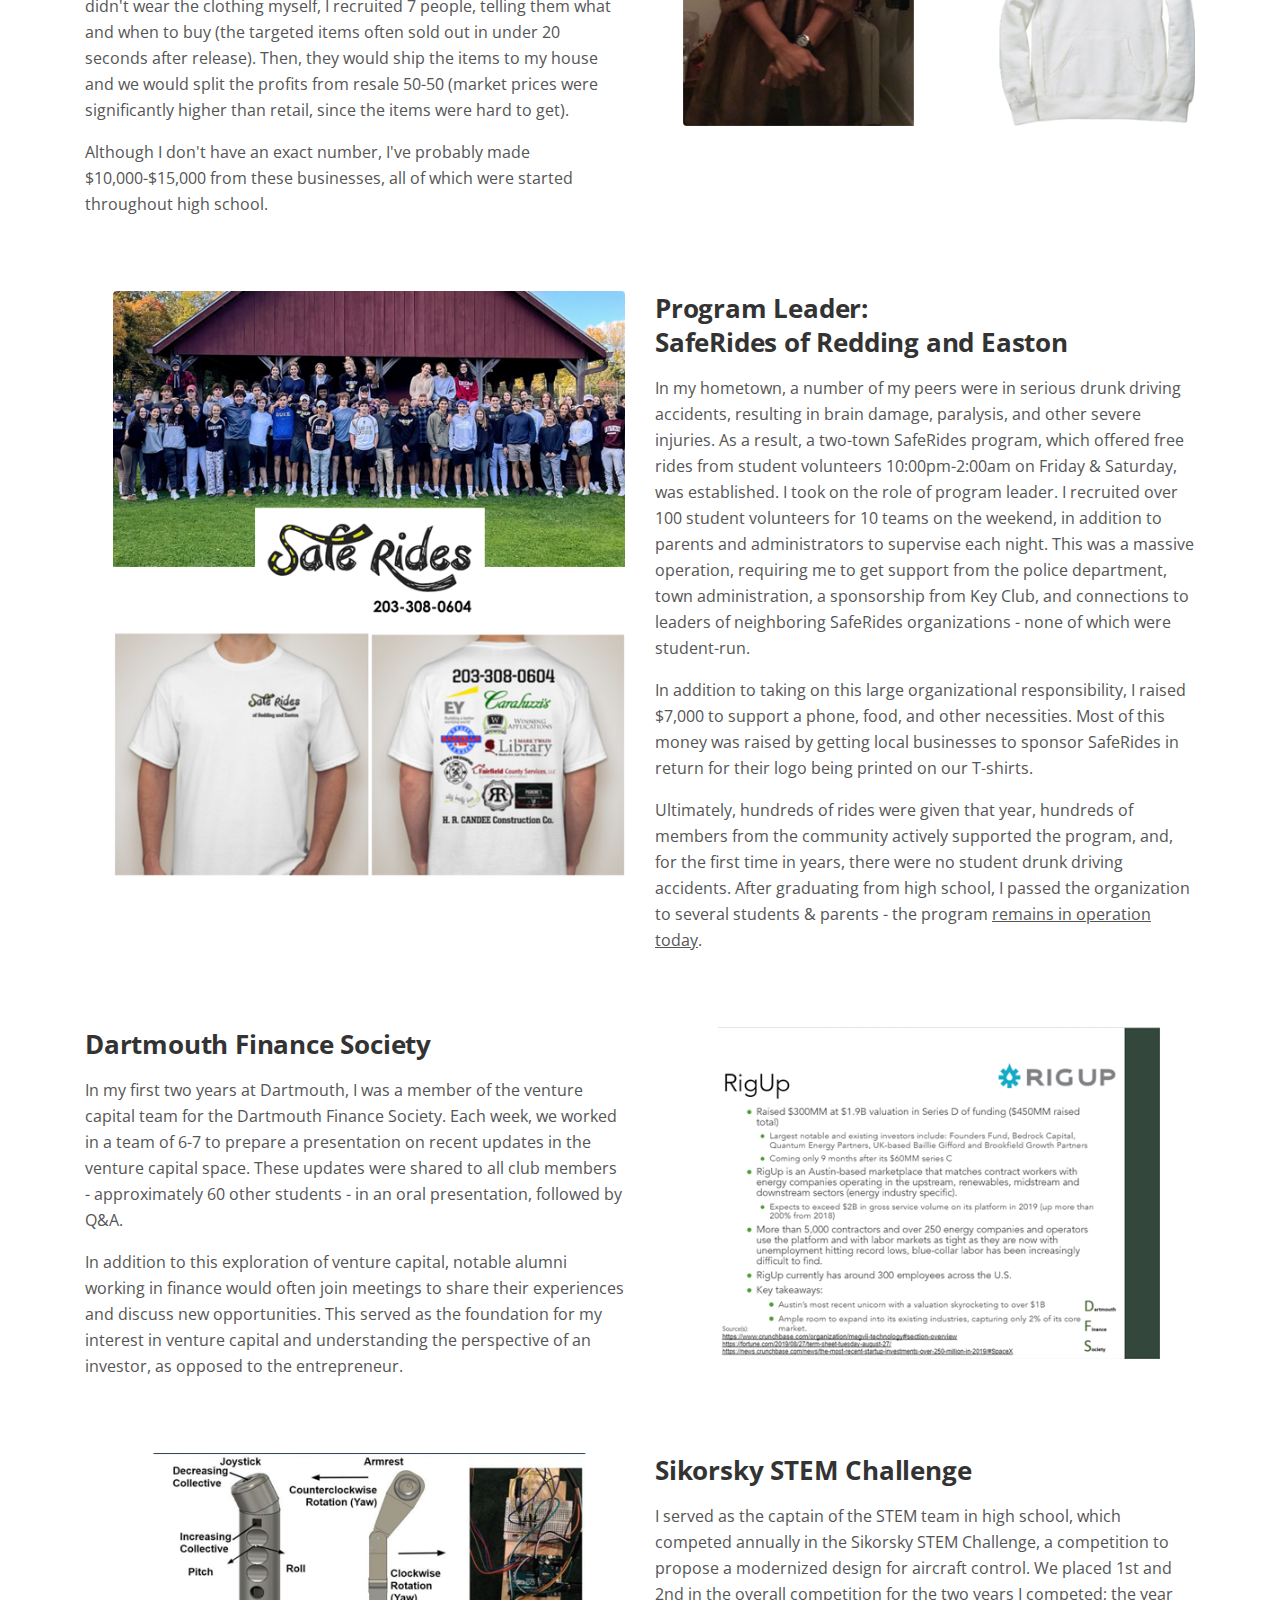
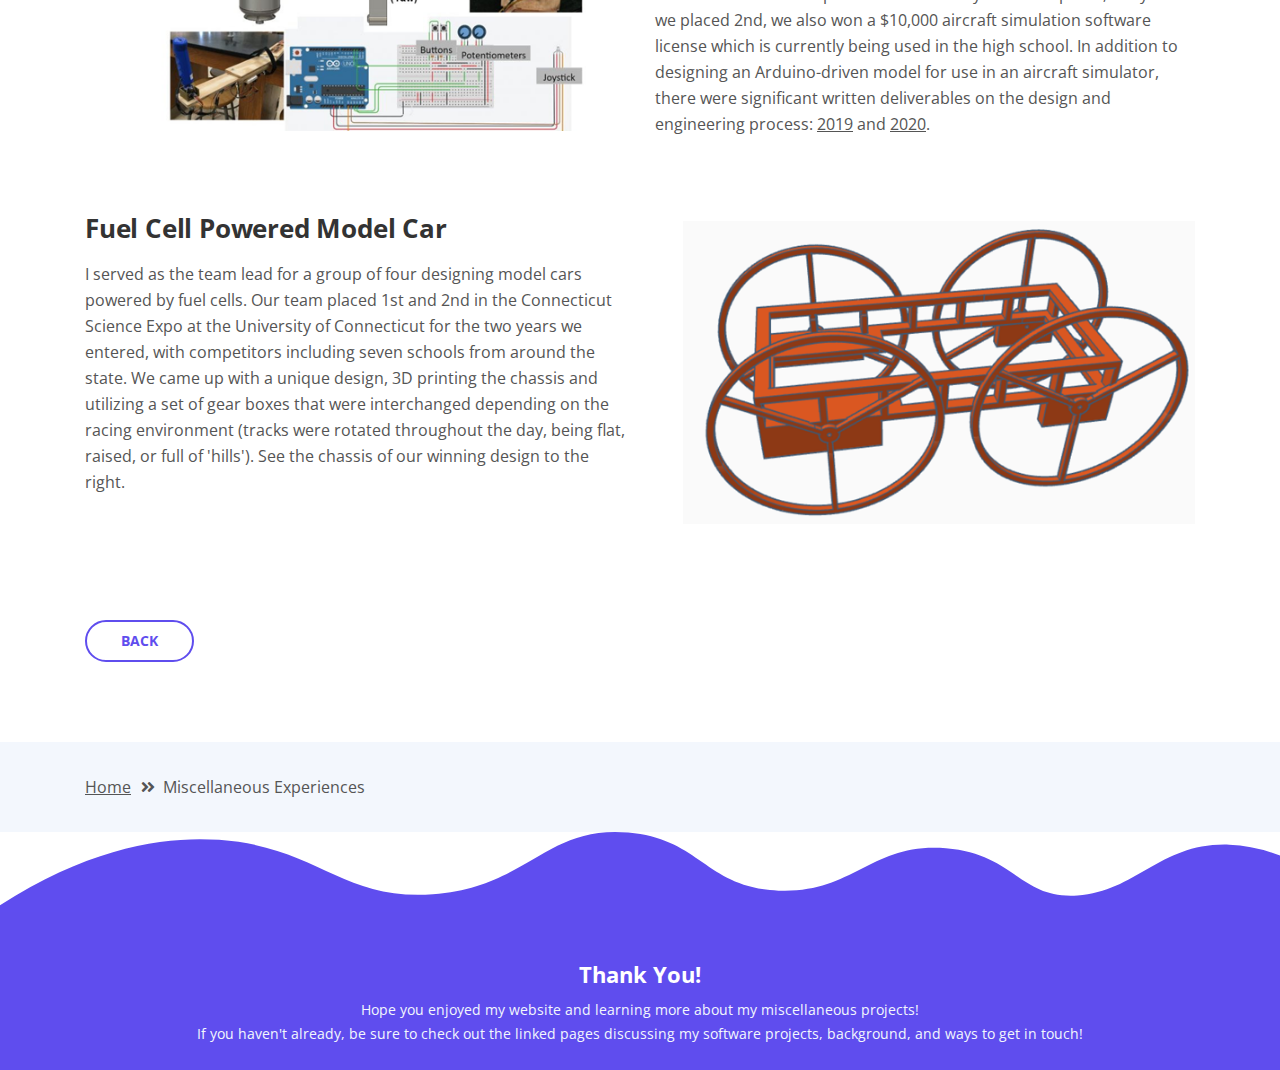
==== commit 48495032: "title updates" ====
--- a/miscellaneous-work.html
+++ b/miscellaneous-work.html
@@ -19,7 +19,7 @@
     <meta property="og:type" content="article" />
 
     <!-- Website Title -->
-    <title>Liam Prevelige</title>
+    <title>Misc Work - Liam Prevelige</title>
     
     <!-- Styles -->
     <link href="https://fonts.googleapis.com/css?family=Open+Sans:400,400i,700&display=swap&subset=latin-ext" rel="stylesheet">
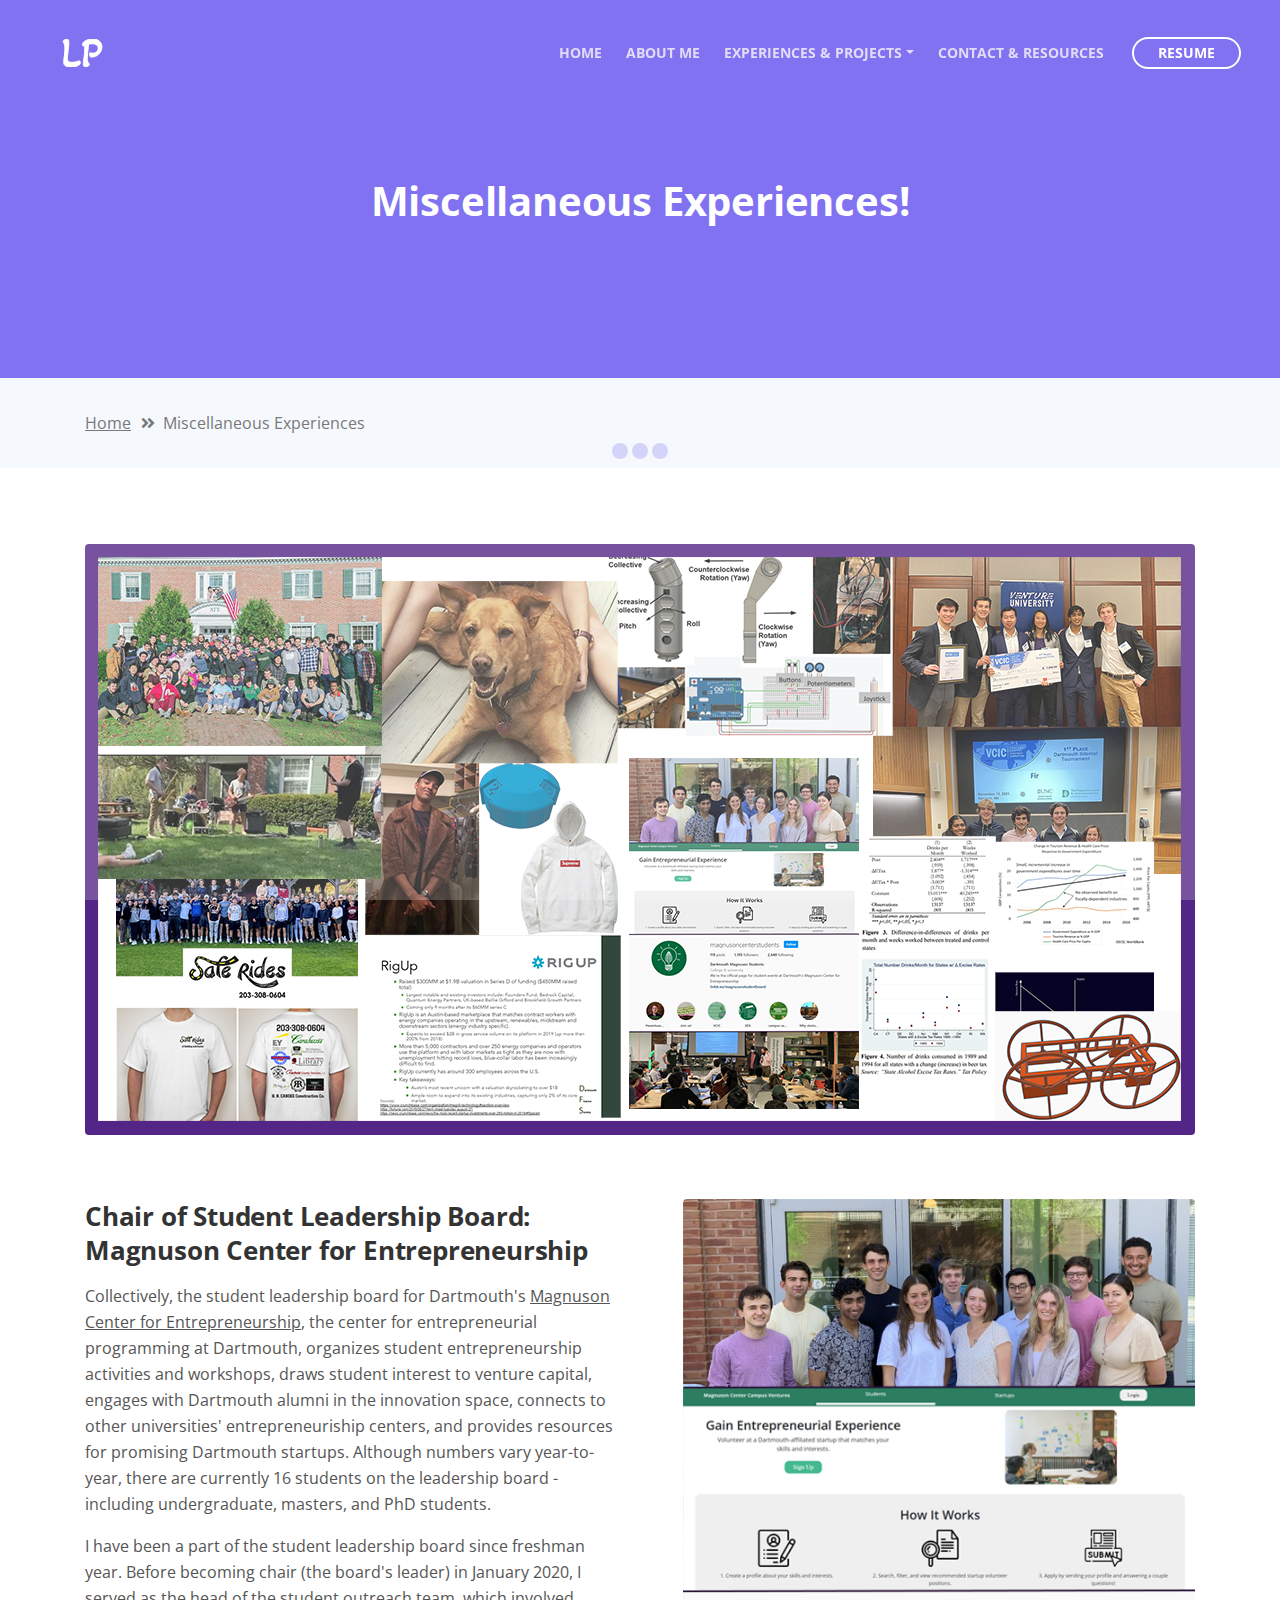
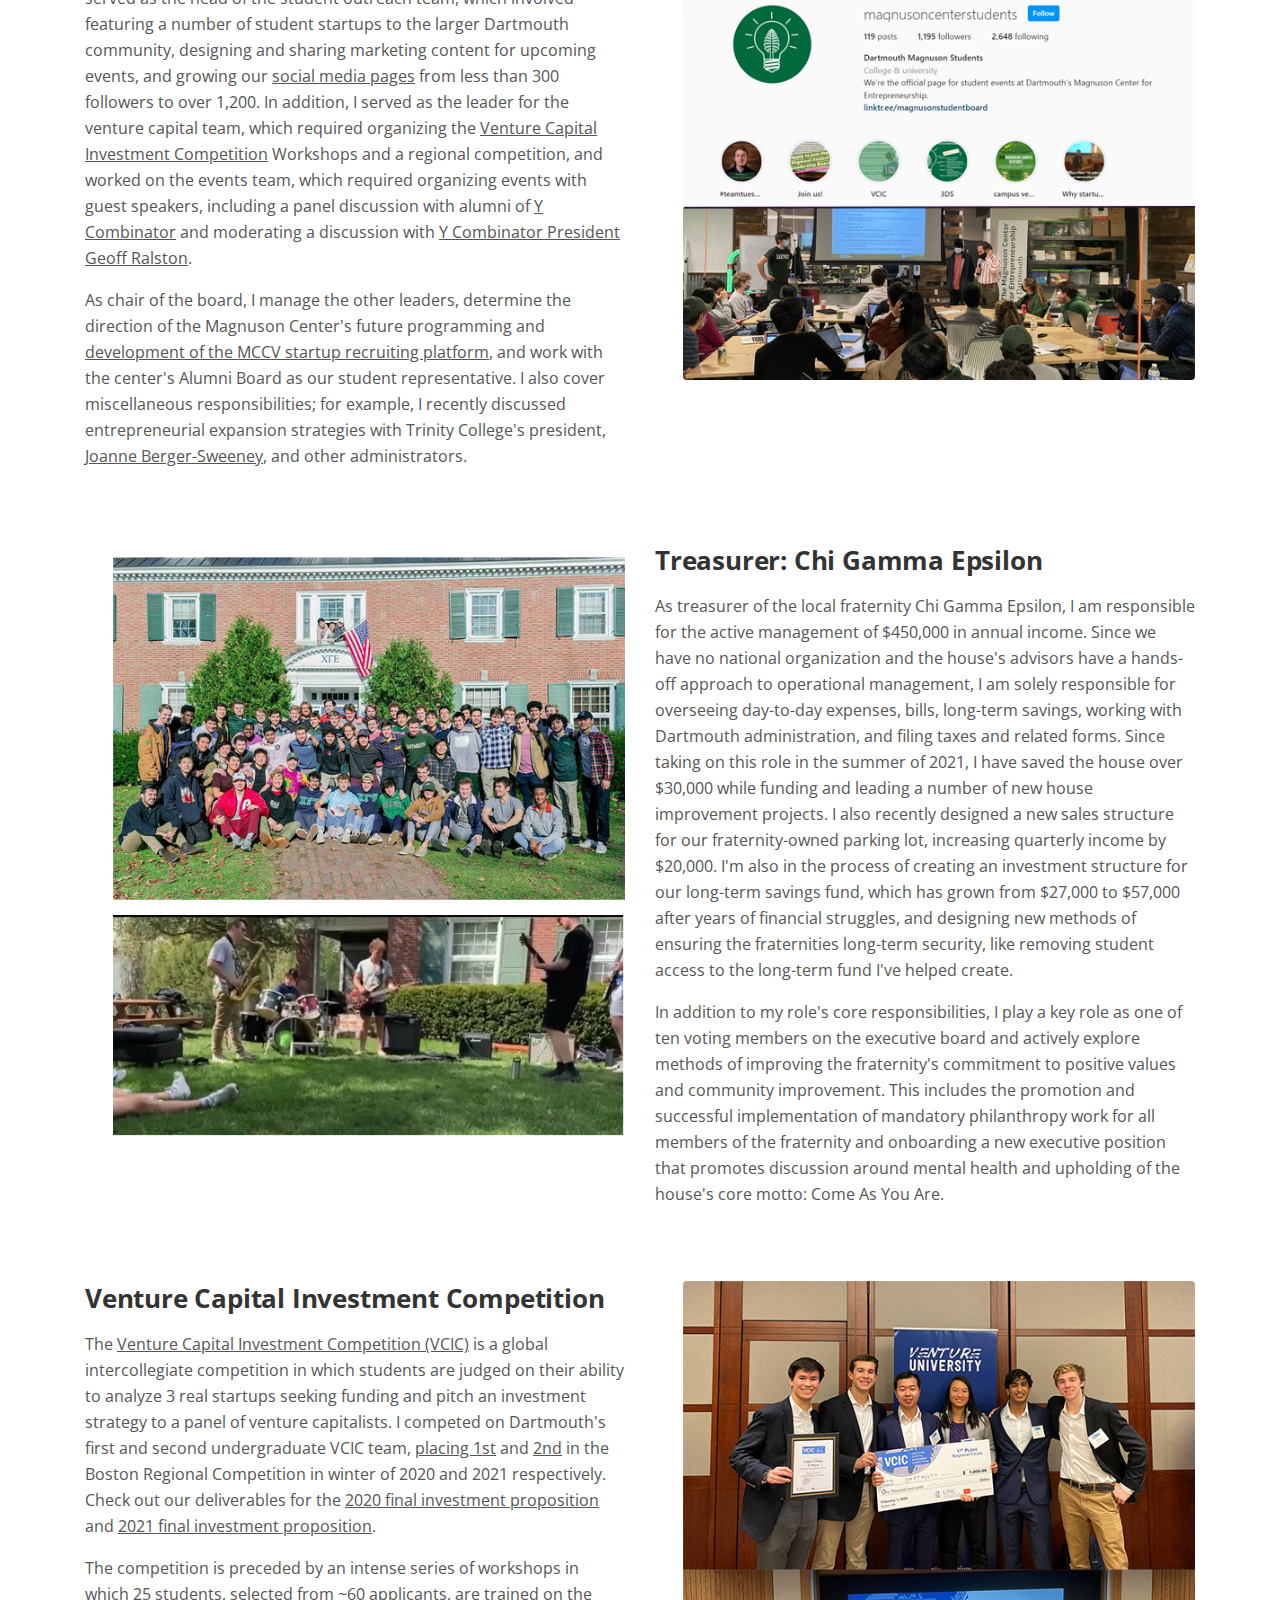
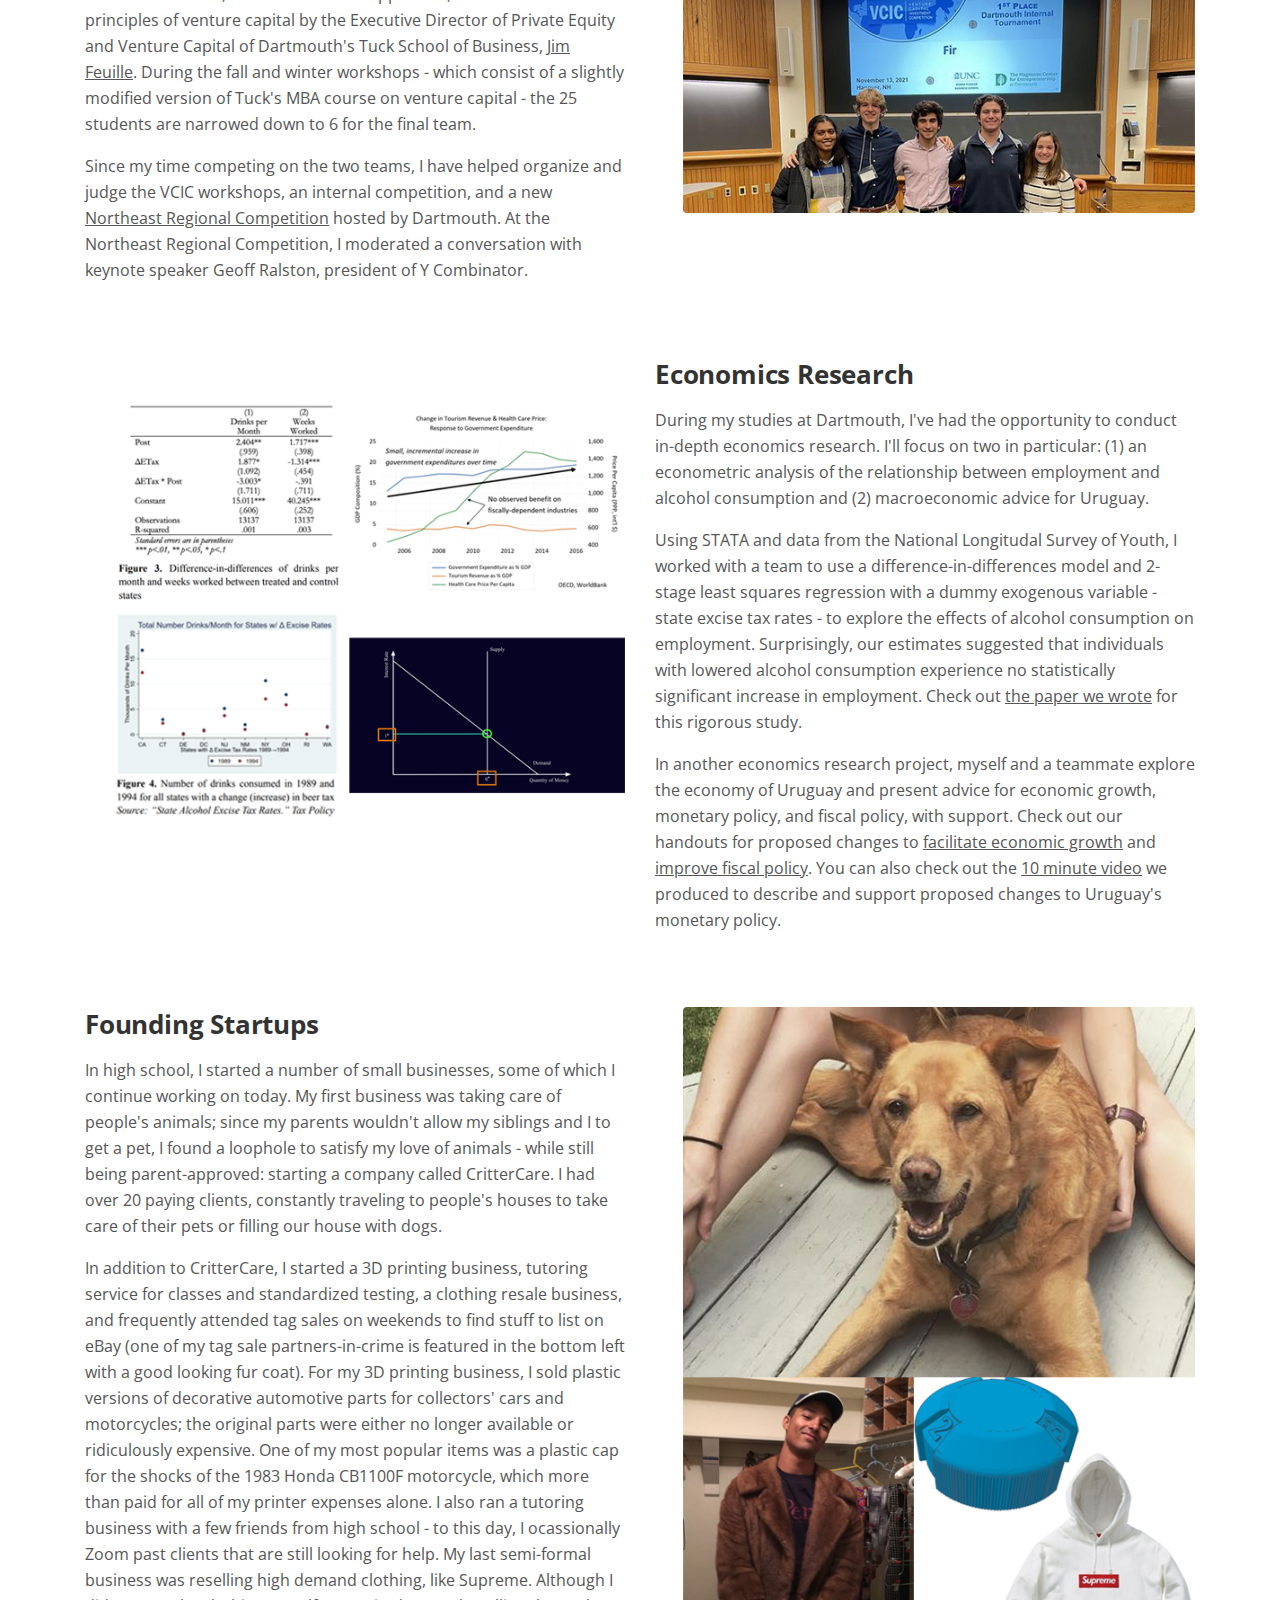
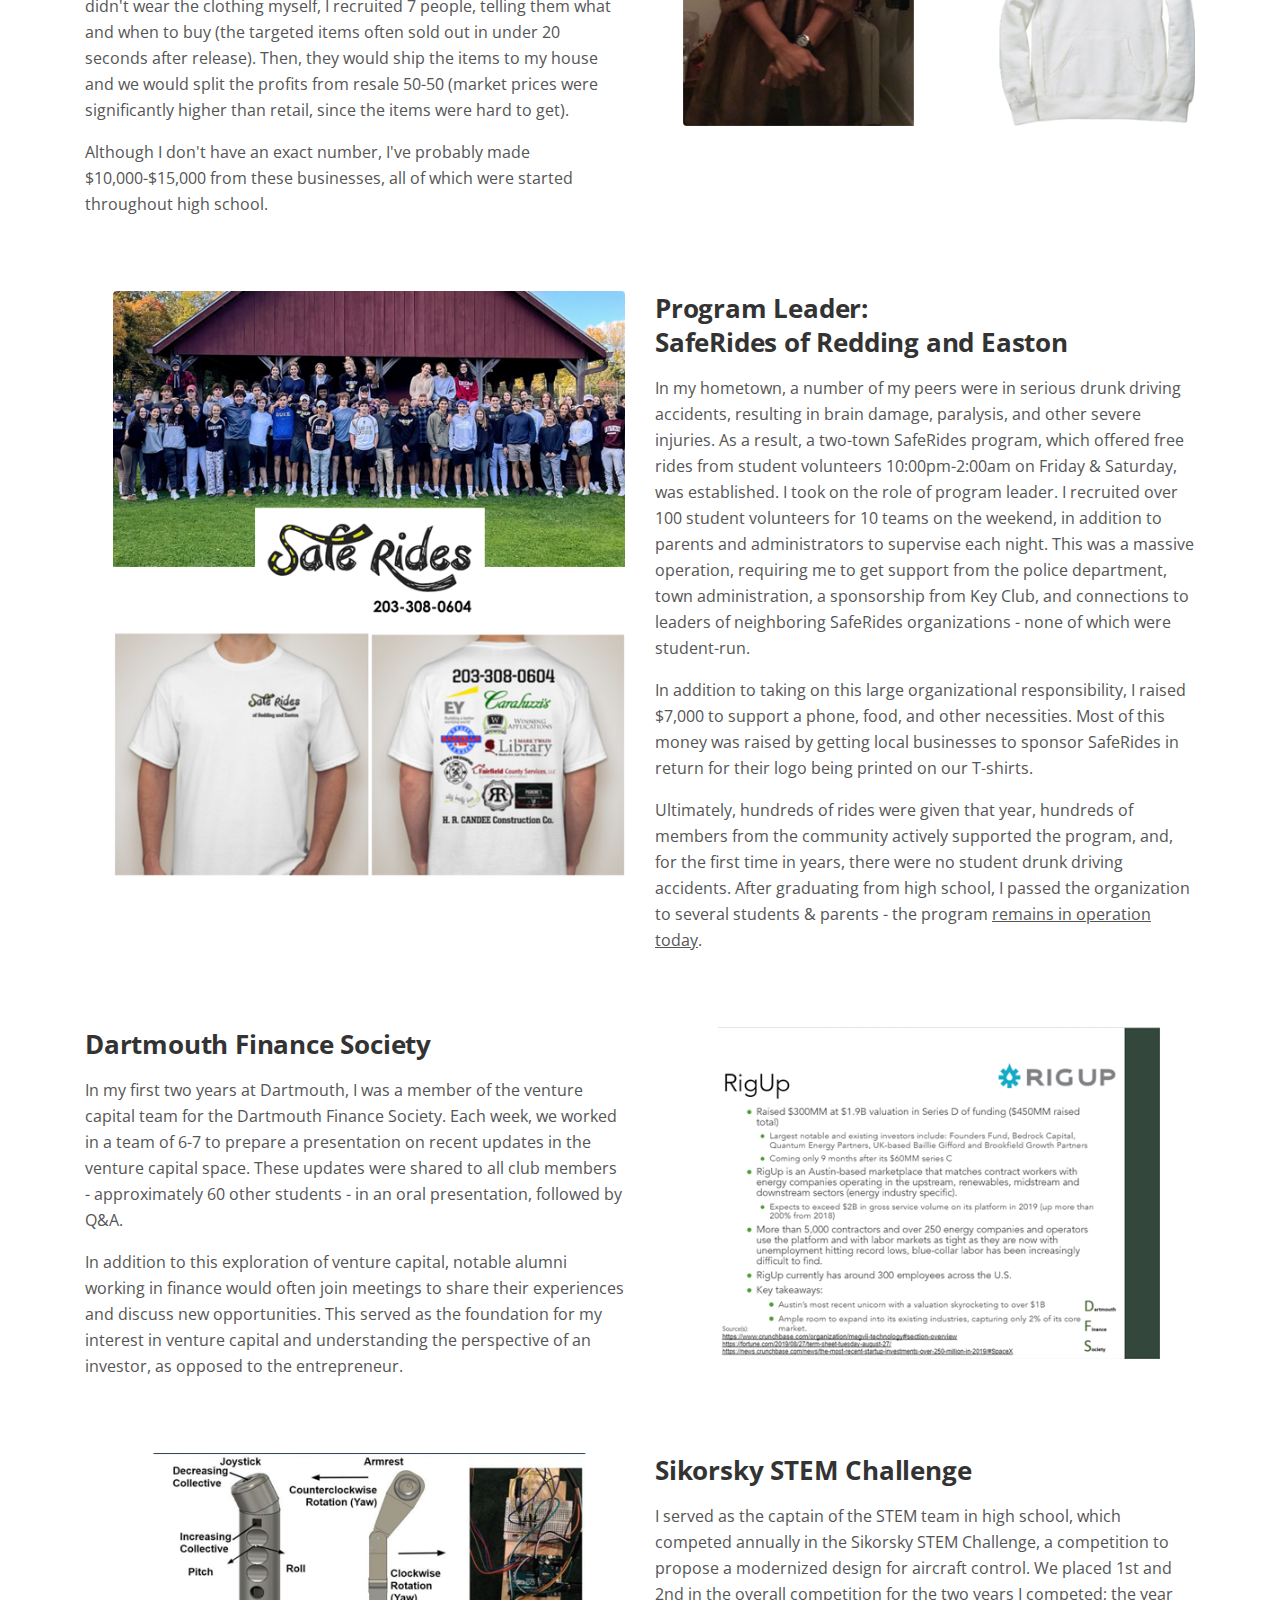
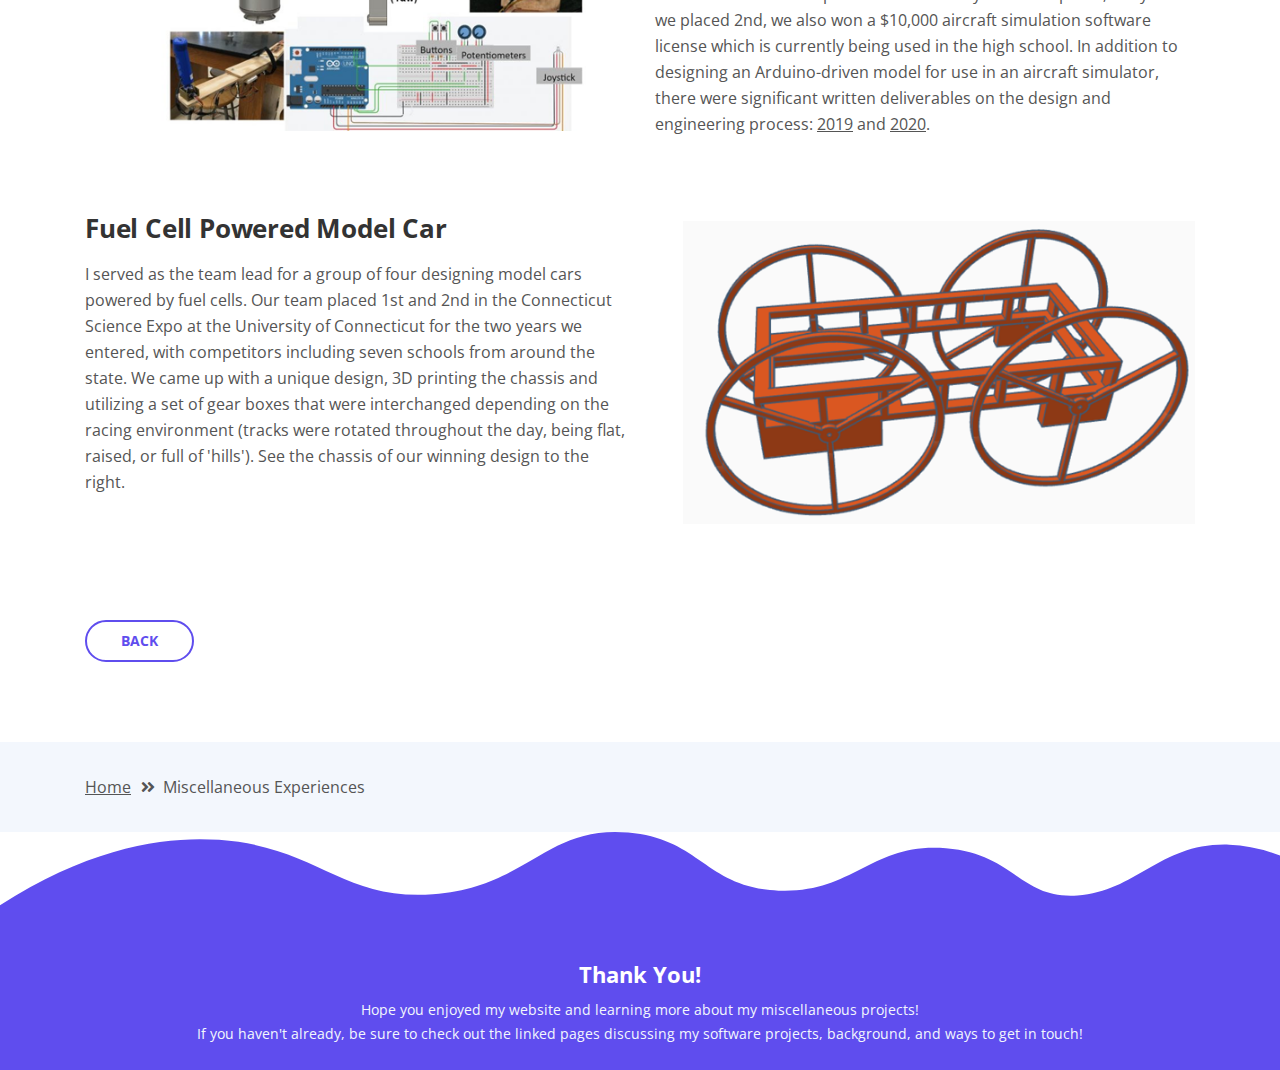
==== commit 5a66dde0: "project & resume updates" ====
--- a/miscellaneous-work.html
+++ b/miscellaneous-work.html
@@ -95,7 +95,7 @@
                     </li>
                 </ul>
                 <span class="nav-item">
-                    <a class="btn-outline-sm" href="files/Prevelige-Liam-Resume-Dec-2021.pdf"
+                    <a class="btn-outline-sm" href="files/Prevelige-Liam-July-22-Resume.pdf"
                         download="Prevelige-Liam-Resume">RESUME</a>
                 </span>
             </div>
